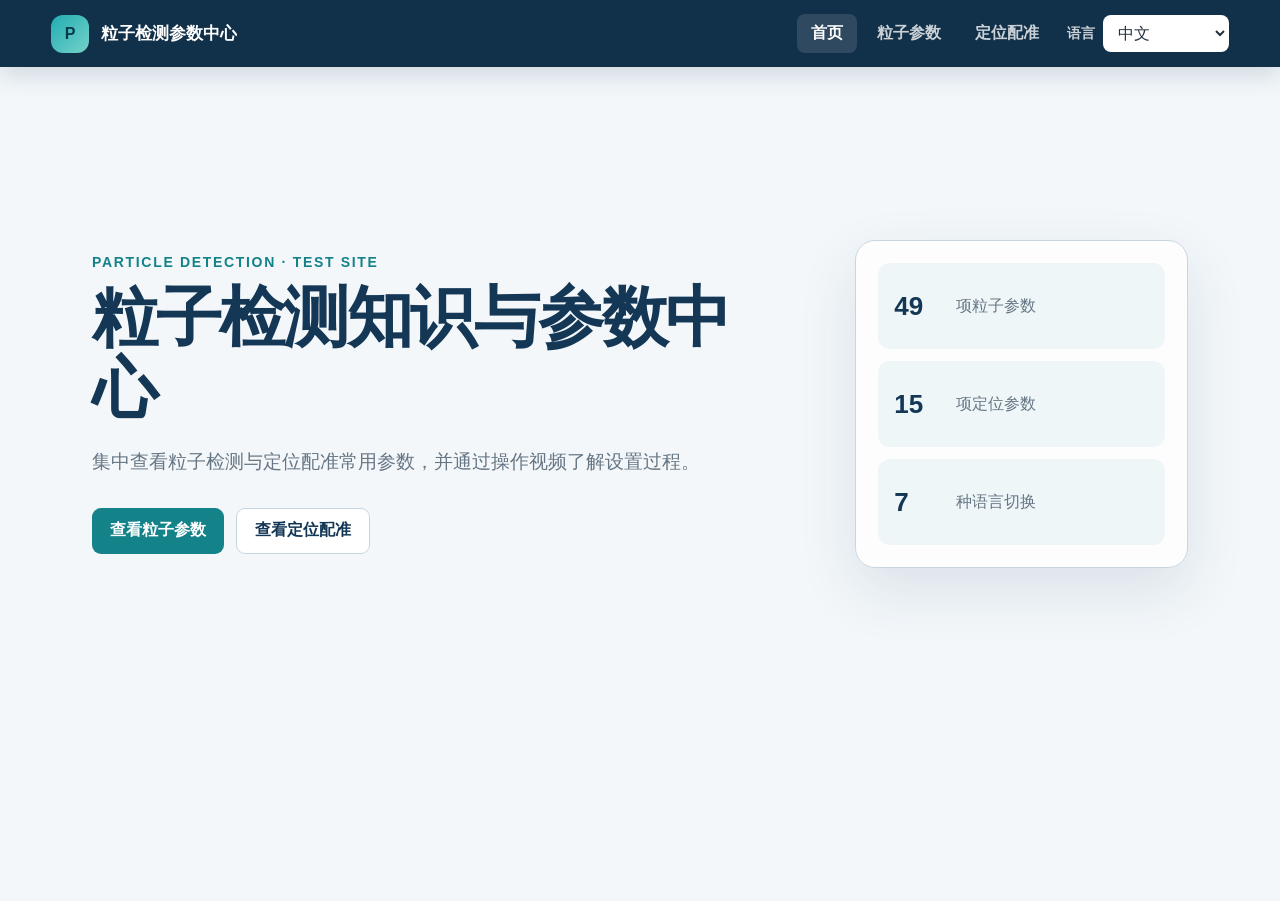
==== test/index.html @ d230c95c "Change greeting from 'Hello' to 'Goodbye'" ====
<!doctype html>
<html lang="zh-CN">
<head>
  <meta charset="utf-8">
  <meta name="viewport" content="width=device-width, initial-scale=1">
  <title>粒子检测知识与参数中心（测试版）</title>
  <style>
    :root {
      color-scheme: light;
      --navy: #143756;
      --teal: #138289;
      --page: #f3f7fa;
      --surface: #ffffff;
      --text: #23303d;
      --muted: #667684;
      --border: #c7d7e1;
      --alternate: #eef6f8;
      font-family: "Segoe UI", "Microsoft YaHei UI", Arial, sans-serif;
    }

    * { box-sizing: border-box; }

    body {
      margin: 0;
      background: var(--page);
      color: var(--text);
    }

    button,
    a,
    select { -webkit-tap-highlight-color: transparent; }

    .site-header {
      position: sticky;
      top: 0;
      z-index: 20;
      display: flex;
      align-items: center;
      justify-content: space-between;
      gap: 24px;
      padding: 14px clamp(18px, 4vw, 56px);
      background: rgba(10, 42, 68, 0.97);
      color: #fff;
      box-shadow: 0 8px 24px rgba(20, 55, 86, 0.16);
      backdrop-filter: blur(12px);
    }

    .brand {
      display: flex;
      align-items: center;
      gap: 12px;
      min-width: 0;
      color: #fff;
      text-decoration: none;
    }

    .brand-mark {
      display: grid;
      width: 38px;
      height: 38px;
      flex: 0 0 auto;
      place-items: center;
      border-radius: 12px;
      background: linear-gradient(135deg, #21adb1, #76d3ca);
      color: #083a4c;
      font-weight: 800;
    }

    .brand-name {
      overflow: hidden;
      font-size: 17px;
      font-weight: 700;
      text-overflow: ellipsis;
      white-space: nowrap;
    }

    .site-nav {
      display: flex;
      align-items: center;
      gap: 6px;
    }

    .site-actions {
      display: flex;
      align-items: center;
      gap: 14px;
    }

    .site-language-control {
      display: flex;
      align-items: center;
      gap: 8px;
    }

    .site-language-control label {
      color: rgba(255, 255, 255, 0.78);
      font-size: 14px;
      font-weight: 600;
      white-space: nowrap;
    }

    .site-language-control select {
      min-width: 126px;
      padding: 8px 10px;
      border: 1px solid rgba(255, 255, 255, 0.42);
      border-radius: 8px;
      background: #fff;
      color: var(--text);
      font: inherit;
      cursor: pointer;
    }

    .site-nav a {
      padding: 9px 14px;
      border-radius: 8px;
      color: rgba(255, 255, 255, 0.78);
      font-weight: 600;
      text-decoration: none;
      white-space: nowrap;
    }

    .site-nav a:hover,
    .site-nav a[aria-current="page"] {
      background: rgba(255, 255, 255, 0.13);
      color: #fff;
    }

    .site-main { min-height: calc(100vh - 66px); }
    .view[hidden] { display: none; }

    .home-view,
    .media-view {
      max-width: 1180px;
      margin: 0 auto;
      padding: clamp(32px, 7vw, 86px) clamp(18px, 4vw, 42px);
    }

    .hero {
      display: grid;
      grid-template-columns: minmax(0, 1.35fr) minmax(280px, 0.65fr);
      align-items: center;
      gap: clamp(28px, 6vw, 72px);
      min-height: 430px;
    }

    .eyebrow {
      margin: 0 0 12px;
      color: var(--teal);
      font-size: 14px;
      font-weight: 800;
      letter-spacing: 0.12em;
    }

    .hero h1,
    .media-view h1 {
      margin: 0;
      color: var(--navy);
      font-size: clamp(34px, 6vw, 66px);
      line-height: 1.08;
      letter-spacing: -0.035em;
    }

    .hero-copy,
    .section-copy {
      max-width: 720px;
      margin: 20px 0 0;
      color: var(--muted);
      font-size: clamp(16px, 2vw, 19px);
      line-height: 1.75;
    }

    .hero-actions {
      display: flex;
      flex-wrap: wrap;
      gap: 12px;
      margin-top: 30px;
    }

    .primary-button,
    .secondary-button {
      display: inline-flex;
      align-items: center;
      justify-content: center;
      min-height: 46px;
      padding: 10px 18px;
      border-radius: 9px;
      font-weight: 700;
      text-decoration: none;
    }

    .primary-button { background: var(--teal); color: #fff; }
    .secondary-button { border: 1px solid var(--border); background: #fff; color: var(--navy); }

    .hero-panel {
      display: grid;
      grid-auto-rows: 1fr;
      gap: 12px;
      padding: 22px;
      border: 1px solid var(--border);
      border-radius: 20px;
      background: rgba(255, 255, 255, 0.82);
      box-shadow: 0 22px 60px rgba(20, 55, 86, 0.11);
    }

    .stat-card {
      display: grid;
      grid-template-columns: 44px minmax(0, 1fr);
      align-items: center;
      gap: 18px;
      min-height: 86px;
      padding: 16px;
      border-radius: 12px;
      background: var(--alternate);
    }

    .stat-card strong {
      color: var(--navy);
      font-size: 26px;
      line-height: 1;
      text-align: left;
    }

    .stat-card span {
      min-width: 0;
      color: var(--muted);
      line-height: 1.35;
      overflow-wrap: break-word;
      text-align: left;
    }

    .parameter-main { padding: clamp(16px, 3vw, 36px); }

    .registration-layout {
      display: grid;
      gap: 20px;
      margin-top: 34px;
    }

    .media-card {
      padding: 22px;
      border: 1px solid var(--border);
      border-radius: 16px;
      background: var(--surface);
      box-shadow: 0 10px 32px rgba(20, 55, 86, 0.06);
    }

    .media-card h2 { margin: 0 0 8px; color: var(--navy); }
    .media-card p { margin: 0; color: var(--muted); line-height: 1.65; }

    .registration-table {
      margin-top: 18px;
      overflow: hidden;
      border: 1px solid var(--border);
      border-radius: 12px;
    }

    .registration-row {
      display: grid;
      grid-template-columns: minmax(160px, 0.8fr) minmax(180px, 0.9fr) minmax(0, 2.3fr);
    }

    .registration-row > div {
      padding: 13px 15px;
      border-right: 1px solid var(--border);
    }

    .registration-row > div:last-child { border-right: 0; }

    .registration-row.header {
      background: var(--teal);
      color: #fff;
      font-weight: 700;
    }

    .registration-row.data { background: var(--alternate); }
    .registration-row.data strong { color: var(--navy); }

    .registration-note {
      margin-top: 14px !important;
      padding: 12px 14px;
      border-left: 4px solid var(--teal);
      border-radius: 6px;
      background: var(--alternate);
    }

    .registration-heading {
      display: flex;
      align-items: flex-end;
      justify-content: space-between;
      gap: 20px;
    }

    .registration-heading .print-button {
      flex: 0 0 auto;
      border-color: var(--border);
    }

    .registration-parameter-table {
      margin-top: 18px;
      box-shadow: none;
    }

    .registration-module-table {
      margin: 18px 0 28px;
      box-shadow: none;
    }

    .registration-module-table td:first-child { width: 32%; }
    .registration-module-table td:nth-child(2) {
      color: var(--text);
      white-space: normal;
    }

    .registration-parameter-table td:first-child code {
      display: block;
      margin-top: 3px;
      color: var(--teal);
      font-size: 0.88em;
      font-weight: 600;
    }

    .demo-video {
      display: block;
      width: 100%;
      margin-top: 18px;
      border-radius: 12px;
      background: #071725;
      box-shadow: 0 12px 28px rgba(20, 55, 86, 0.16);
      aspect-ratio: 16 / 9;
    }

    .video-caption {
      margin-top: 12px !important;
      font-size: 14px;
    }

    .app-header {
      display: flex;
      align-items: center;
      justify-content: space-between;
      gap: 24px;
      padding: 22px clamp(18px, 4vw, 56px);
      background: var(--navy);
      color: #fff;
    }

    .app-header h1 {
      margin: 0;
      font-size: clamp(22px, 3vw, 36px);
      font-weight: 600;
    }

    .language-control {
      display: flex;
      align-items: center;
      gap: 12px;
      flex: 0 0 auto;
    }

    .language-control label {
      font-weight: 600;
      white-space: nowrap;
    }

    .language-control select,
    .print-button {
      padding: 10px 12px;
      border: 1px solid rgba(255, 255, 255, 0.58);
      border-radius: 8px;
      background: #fff;
      color: var(--text);
      font: inherit;
    }

    .language-control select {
      min-width: 170px;
      cursor: pointer;
    }

    .print-button {
      cursor: pointer;
      font-weight: 600;
    }

    main {
      padding: clamp(16px, 3vw, 36px);
    }

    .table-shell {
      max-width: 1900px;
      margin: 0 auto;
      background: var(--surface);
      border: 1px solid var(--border);
      border-radius: 12px;
      overflow: hidden;
      box-shadow: 0 10px 32px rgba(20, 55, 86, 0.08);
    }

    .table-meta {
      padding: 12px 18px;
      color: var(--muted);
      border-bottom: 1px solid var(--border);
    }

    .table-meta strong {
      color: var(--text);
      font-weight: 600;
    }

    table {
      width: 100%;
      border-collapse: collapse;
      table-layout: auto;
    }

    thead {
      background: var(--teal);
      color: #fff;
    }

    th,
    td {
      padding: 10px 14px;
      border-right: 1px solid var(--border);
      border-bottom: 1px solid var(--border);
      text-align: left;
      vertical-align: top;
    }

    th {
      font-weight: 600;
      white-space: nowrap;
    }

    td:first-child {
      min-width: 230px;
      font-weight: 600;
    }

    td:nth-child(2) {
      min-width: 160px;
      color: var(--muted);
      white-space: nowrap;
    }

    tbody tr:nth-child(even) { background: var(--alternate); }
    tr:last-child td { border-bottom: 0; }
    th:last-child, td:last-child { border-right: 0; }

    @media (max-width: 760px) {
      .site-header {
        position: static;
        align-items: stretch;
        flex-direction: column;
        gap: 12px;
      }

      .site-nav {
        display: grid;
        grid-template-columns: repeat(3, 1fr);
      }

      .site-actions {
        align-items: stretch;
        flex-direction: column;
        gap: 10px;
      }

      .site-language-control {
        justify-content: space-between;
      }

      .site-language-control select { flex: 1; }

      .site-nav a {
        padding: 10px 6px;
        text-align: center;
      }

      .hero {
        grid-template-columns: 1fr;
        min-height: 0;
      }

      .hero-panel { padding: 16px; }
      .registration-heading {
        align-items: stretch;
        flex-direction: column;
      }
      .registration-heading .print-button { width: 100%; }
      .registration-row { grid-template-columns: 1fr; }
      .registration-row.header { display: none; }
      .registration-row > div { border-right: 0; border-bottom: 1px solid var(--border); }
      .registration-row > div:last-child { border-bottom: 0; }
      .registration-row.data > div::before {
        display: block;
        margin-bottom: 4px;
        color: var(--muted);
        content: attr(data-label);
        font-size: 13px;
      }

      .app-header {
        align-items: stretch;
        flex-direction: column;
      }

      .language-control {
        align-items: stretch;
        flex-direction: column;
      }

      .language-control select,
      .print-button { width: 100%; }

      .table-shell {
        border: 0;
        border-radius: 0;
        box-shadow: none;
        background: transparent;
      }

      .table-meta {
        background: var(--surface);
        border: 1px solid var(--border);
      }

      thead { display: none; }

      table,
      tbody,
      tr,
      td { display: block; width: 100%; }

      tbody {
        display: grid;
        gap: 12px;
        padding-top: 12px;
      }

      tbody tr {
        background: var(--surface);
        border: 1px solid var(--border);
        border-radius: 10px;
        overflow: hidden;
      }

      tbody tr:nth-child(even) { background: var(--surface); }

      td,
      td:first-child,
      td:nth-child(2) {
        min-width: 0;
        padding: 10px 12px;
        border-right: 0;
        white-space: normal;
      }

      td::before {
        display: block;
        margin-bottom: 4px;
        color: var(--muted);
        content: attr(data-label);
        font-weight: 400;
      }
    }

    @media print {
      @page { size: A4 landscape; margin: 8mm; }
      body { background: #fff; }
      .site-header,
      #home,
      #media { display: none !important; }
      #parameters { display: block !important; }
      .app-header { padding: 0 0 14px; background: #fff; color: #000; }
      .language-control { display: none; }
      .parameter-main { padding: 0; }
      .table-shell { max-width: none; border-radius: 0; box-shadow: none; }
      .table-meta { padding: 8px 10px; }
      table { display: table; width: 100%; table-layout: fixed; }
      thead { display: table-header-group; }
      tbody { display: table-row-group; padding: 0; }
      tr,
      tbody tr,
      tbody tr:nth-child(even) {
        display: table-row;
        width: auto;
        border: 0;
        border-radius: 0;
        background: transparent;
        break-inside: avoid;
        page-break-inside: avoid;
      }
      th,
      td,
      td:first-child,
      td:nth-child(2) {
        display: table-cell;
        width: auto;
        min-width: 0;
        padding: 4px 6px;
        border-right: 1px solid var(--border);
        border-bottom: 1px solid var(--border);
        font-size: 8pt;
        white-space: normal;
      }
      th:nth-child(1), td:nth-child(1) { width: 22%; }
      th:nth-child(2), td:nth-child(2) { width: 14%; }
      th:nth-child(3), td:nth-child(3) { width: 64%; }
      td::before { display: none; content: none; }

      body.print-registration #parameters { display: none !important; }
      body.print-registration #media {
        display: block !important;
        max-width: none;
        padding: 0;
      }
      body.print-registration #media > .eyebrow,
      body.print-registration #media > .section-copy,
      body.print-registration #registration-print-button,
      body.print-registration .video-card { display: none !important; }
      body.print-registration #media h1 {
        margin-bottom: 12px;
        color: #000;
        font-size: 22pt;
      }
      body.print-registration .registration-layout { margin-top: 0; }
      body.print-registration .media-card {
        padding: 0;
        border: 0;
        box-shadow: none;
      }
      body.print-registration .media-card > p { margin-bottom: 10px; }
      body.print-registration .registration-parameter-table { margin-top: 8px; }
      body.print-registration .registration-module-table th:first-child,
      body.print-registration .registration-module-table td:first-child { width: 32%; }
      body.print-registration .registration-module-table th:nth-child(2),
      body.print-registration .registration-module-table td:nth-child(2) { width: 68%; }
    }
  </style>
</head>
<body>
  <header class="site-header">
    <a class="brand" href="#home" data-view-link="home" aria-label="返回首页">
      <span class="brand-mark" aria-hidden="true">P</span>
      <span id="brand-name" class="brand-name">粒子检测参数中心</span>
    </a>
    <div class="site-actions">
      <nav class="site-nav" aria-label="主导航">
        <a id="nav-home" href="#home" data-view-link="home">首页</a>
        <a id="nav-parameters" href="#parameters" data-view-link="parameters">粒子参数</a>
        <a id="nav-media" href="#media" data-view-link="media">定位配准</a>
      </nav>
      <div class="site-language-control">
        <label id="language-label" for="language-select">语言</label>
        <select id="language-select" aria-label="选择语言">
          <option value="zh">中文</option>
          <option value="en">English</option>
          <option value="fr">Français</option>
          <option value="ru">Русский</option>
          <option value="tr">Türkçe</option>
          <option value="it">Italiano</option>
          <option value="es">Español</option>
        </select>
      </div>
    </div>
  </header>

  <main class="site-main">
    <section id="home" class="view home-view" data-view="home">
      <div class="hero">
        <div>
          <p class="eyebrow">PARTICLE DETECTION · TEST SITE</p>
          <h1 id="home-title">粒子检测知识与参数中心</h1>
          <p id="home-copy" class="hero-copy">集中查看粒子检测与定位配准常用参数，并通过操作视频了解设置过程。</p>
          <div class="hero-actions">
            <a id="home-particle-button" class="primary-button" href="#parameters" data-view-link="parameters">查看粒子参数</a>
            <a id="home-location-button" class="secondary-button" href="#media" data-view-link="media">查看定位配准</a>
          </div>
        </div>
        <aside class="hero-panel" aria-label="网站内容概览">
          <div class="stat-card"><strong>49</strong><span id="stat-particle">项粒子参数</span></div>
          <div class="stat-card"><strong>15</strong><span id="stat-location">项定位参数</span></div>
          <div class="stat-card"><strong>7</strong><span id="stat-language">种语言切换</span></div>
        </aside>
      </div>
    </section>

    <section id="parameters" class="view" data-view="parameters" hidden>
      <header class="app-header">
        <h1 id="page-title">粒子检测常用参数说明</h1>
        <div class="language-control">
          <button id="print-button" class="print-button" type="button">打印 / 保存为 PDF</button>
        </div>
      </header>

      <div class="parameter-main">
        <section class="table-shell" aria-labelledby="current-language">
          <div class="table-meta"><strong id="current-language">中文</strong> · <span id="parameter-count">49 项参数</span></div>
          <table>
            <thead>
              <tr>
                <th id="header-name" scope="col">参数名称</th>
                <th id="header-range" scope="col">参数范围</th>
                <th id="header-function" scope="col">具体作用</th>
              </tr>
            </thead>
            <tbody id="parameter-rows"></tbody>
          </table>
        </section>
      </div>
    </section>

    <section id="media" class="view media-view" data-view="media" hidden>
      <p class="eyebrow">POSITIONING &amp; REGISTRATION</p>
      <div class="registration-heading">
      <h1 id="registration-title">定位配准常用参数说明</h1>
        <button id="registration-print-button" class="print-button" type="button">打印 / 保存为 PDF</button>
      </div>
      <p id="registration-copy" class="section-copy">本页集中说明定位配准常用参数，并配合操作视频展示设置过程。</p>
      <div class="registration-layout">
        <article class="media-card">
          <h2 id="registration-modules-title">定位/配准模块</h2>
          <p id="registration-modules-intro">定位组通过不同模块分别查找瓶底、液面和瓶体左右边缘，并提供对应的配准基准。</p>
          <div class="table-shell registration-module-table">
            <div class="table-meta"><strong id="registration-modules-language">中文</strong> · <span id="registration-modules-count">7 项功能模块</span></div>
            <table>
              <thead><tr><th id="registration-module-header-name" scope="col">模块名称</th><th id="registration-module-header-function" scope="col">具体作用</th></tr></thead>
              <tbody id="registration-module-rows"></tbody>
            </table>
          </div>
          <h2 id="registration-table-title">定位配准参数说明</h2>
          <p id="registration-intro">根据离线程序定位配准界面及 XML 字段整理。</p>
          <div class="table-shell registration-parameter-table">
            <div class="table-meta"><strong id="registration-current-language">中文</strong> · <span id="registration-count">15 项参数</span></div>
            <table>
              <thead><tr><th id="registration-header-name" scope="col">参数名称</th><th id="registration-header-range" scope="col">参数范围</th><th id="registration-header-function" scope="col">具体作用</th></tr></thead>
              <tbody id="registration-rows"></tbody>
            </table>
          </div>
          <p id="registration-note" class="registration-note">参数值为 -1 时通常表示关闭或不启用对应限制；调整前建议先保存原始 XML。</p>
        </article>
        <article class="media-card video-card">
          <h2 id="video-title">定位配准操作视频</h2>
          <p id="video-copy">点击播放可查看定位配准的实际操作过程，手机端支持全屏播放。</p>
          <video class="demo-video" controls preload="metadata" playsinline>
            <source src="media/particle-detection-demo.mp4" type="video/mp4">
            当前浏览器不支持视频播放，请使用最新版浏览器打开。
          </video>
          <p id="video-caption" class="video-caption">屏幕录制 · MP4 视频</p>
        </article>
      </div>
    </section>
  </main>

  <script src="registration-parameters.js"></script>
  <script>
    const versions = {"zh":{"htmlLang":"zh-CN","name":"中文","title":"粒子检测常用参数说明","label":"语言 / Language","headers":["参数名称","参数范围","具体作用"],"count":"49 项参数","print":"打印 / 保存为 PDF","rows":[["噪声范围x","3–9整数","横向噪声匹配窗口。值越大，允许匹配的空间范围越大，屏蔽更强，但可能屏蔽慢速缺陷"],["噪声范围y","3–9整数","纵向噪声匹配窗口。值越大，允许匹配的空间范围越大，屏蔽更强，但可能屏蔽慢速缺陷"],["噪声抑制","0–2小数","值越大，屏蔽能力越强"],["噪点亮度","正整数","固定位置异常点的亮度变化门槛。值越大，只有更明显的亮度变化才参与噪点判断"],["噪点频度","正整数","固定位置异常需要出现的帧数。值越大，越不容易被认定为固定噪点，屏蔽能力变弱，真实缺陷检出概率提高"],["噪点过滤","小数","对满足亮度和频度条件的固定噪点施加过滤强度；值越大，屏蔽能力越强"],["cnt_shift","正整数","异物移动特别缓慢、常规检测不易检出时使用"],["区域|绿线","整数（像素）","将检测区域划分为上区和下区，配合后续参数在两个区域使用不同检测精度"],["上区差值","正整数","依据背景与粒子的明暗差别；值越小，上区域检测能力越强"],["上区点数x","正整数","依据粒子的像素点大小；值越小，上区域横向检测能力越强"],["上区点数y","正整数","依据粒子的像素点大小；值越小，上区域纵向检测能力越强"],["下区差值","正整数","依据背景与粒子的明暗差别；值越小，下区域检测能力越强"],["下区点数x","正整数","依据粒子的像素点大小；值越小，下区域横向检测能力越强"],["下区点数y","正整数","依据粒子的像素点大小；值越小，下区域纵向检测能力越强"],["屏蔽框/反光掩膜编号","正整数","根据左右位置添加动态屏蔽框，x、y 以瓶底左右为基准"],["屏蔽区前景亮度减值","-1关闭","用于检测屏蔽框内移动异物；值越大，检测能力越弱"],["屏蔽区前景范围收缩X","正整数","限制屏蔽框内异物的横向移动范围；值越大，检测能力越弱"],["屏蔽区前景范围收缩Y","正整数","限制屏蔽框内异物的纵向移动范围；值越大，检测能力越弱"],["背景过滤使能","0关闭／1开启","在检出液面附近粒子的同时屏蔽液面误检，但对液面稳定程度要求较高"],["背景白线-参考起始","正整数","白线到瓶底的距离"],["背景紫线-参考结束","正整数","紫线到白线的距离；白线与紫线之间用于建立参考背景"],["背景黄线-屏蔽线","正整数","检测区域上边界到黄线的距离；该区域执行背景屏蔽"],["背景阈值1\u00262","整数","目标灰度与参考背景灰度的差值绝对值超过阈值时，进入屏蔽考虑范围"],["skerB_x / skerB_y","正整数","影响背景屏蔽实际范围。值越大屏蔽越多；过小可能屏蔽液面不全，过大可能使液面失去检测能力"],["shrk_tlx","正整数","检测区域上边界向下收缩，缩小液面到瓶底的空间"],["shrk_brx","正整数","检测区域下边界向上收缩，缩小瓶底到液面的空间"],["shrk_tly","正整数","检测区域右边界向左收缩，缩小瓶子右侧到左侧的空间"],["shrk_bry","正整数","检测区域左边界向右收缩，缩小瓶子左侧到右侧的空间"],["sx_len_min","正整数","上下方向最小检测区域限定"],["sy_len_min","正整数","左右方向最小检测区域限定"],["seq_begin","正整数","以采集图片数为基准，从前往后第 x 张序列开始检测"],["seq_rbegin","正整数","以采集图片数为基准，从后往前第 x 张序列开始排除检测"],["enforce","正整数","序列成像较暗时，可增强亮度进行检测"],["fg_neg1_pos2","1–3整数","1 检测浅色移动轨迹；2 检测深色移动轨迹；3 深色、浅色移动轨迹都检测"],["二次过滤使能","0关闭／1开启","用于屏蔽药液内气泡等干扰，对检出框进行面积、紧凑度、周长、长边和点数判定"],["过滤面积上下限","正整数","检出框内像素面积低于下限或高于上限时过滤"],["过滤紧凑度上下限","小数","以紧凑度为判定标准：检测点状缺陷时范围收窄；检测条状缺陷时范围放宽"],["过滤周长上下限","正整数","以周长为判定标准：点状缺陷面积小、周长也小；条状缺陷面积不一定大，但周长可能很长"],["过滤显示使能","0关闭／1开启","使被过滤的干扰呈现蓝色"],["过滤框长边","正整数","对条状缺陷影响较大；值越大，过滤能力越强"],["过滤框点数","正整数","检出框内像素点数量门槛；值越大，过滤能力越强"],["hl_bin","正整数","液面区域进入轮廓分析的候选像素值。调大可减少液面误检，但弱缺陷更易漏检；调小更灵敏，但噪声增加"],["hl_contour_smooth","不小于3的奇数","对液面轮廓做平滑处理。值越大平滑越强，但可能使正常弯曲或转角产生较大的轮廓偏差"],["hl_contour_dist","正整数","液面轮廓点相对于平滑轮廓的距离门槛。调大只保留突出变形，误检减少但弱缺陷易漏；调小门槛降低，误检增加"],["hl_level_frms","正整数","多帧确认门槛。有效检出帧数达到该值才满足判定；值越大越严格，误检减少但漏检增加"],["hl_level_single_frm","正整数","单帧检出框的非零点数量门槛。一帧内检出点数达到该值才满足判定；值越大越严格"],["mask_one_by_one","0关闭／1开启","控制多个 mask 是否逐个处理；开启后分别处理各 mask 区域，配合 DL 检测模块使用"],["mask_dilate_width","正整数","mask 区域膨胀核的总宽度；值越大，横向覆盖范围越大"],["mask_dilate_height","正整数","mask 区域膨胀核的总高度；值越大，纵向覆盖范围越大"]]},"en":{"htmlLang":"en","name":"English","title":"Common Particle Detection Parameters","label":"Language","headers":["Parameter","Range","Function"],"count":"49 parameters","print":"Print / Save as PDF","rows":[["noise Spatio X","Integer 3–9","Horizontal noise-matching window; larger values allow matching over a wider area and provide stronger masking, but may also mask slowly moving defects"],["noise Spatio Y","Integer 3–9","Vertical noise-matching window; larger values allow matching over a wider area and provide stronger masking, but may also mask slowly moving defects"],["noise suppression","Decimal 0–2","Larger values provide stronger masking"],["hn_val","Positive integer","Brightness-change threshold for anomalies at fixed positions; larger values include only more pronounced changes in noise-point evaluation"],["hn_cnt","Positive integer","Required frame count for a fixed-position anomaly; larger values make fixed-noise classification harder, weaken masking, and improve real-defect detection"],["hn_enb","Decimal","Filtering strength applied to fixed noise points that meet the brightness and frequency conditions; larger values provide stronger masking"],["cnt_shift","Positive integer","Used when very slowly moving foreign particles are difficult to detect with normal settings"],["Region Border Green","Integer (pixels)","Divides the detection area into upper and lower zones so that different detection sensitivities can be applied"],["upper region thres","Positive integer","Brightness-difference threshold between the background and particle; smaller values increase upper-zone sensitivity"],["ker_ag_cnt_up_width","Positive integer","Based on particle size in pixels; smaller values increase horizontal sensitivity in the upper zone"],["ker_ag_cnt_up_height","Positive integer","Based on particle size in pixels; smaller values increase vertical sensitivity in the upper zone"],["underlying region thres","Positive integer","Brightness-difference threshold between the background and particle; smaller values increase lower-zone sensitivity"],["ker_ag_cnt_dwn_width","Positive integer","Based on particle size in pixels; smaller values increase horizontal sensitivity in the lower zone"],["ker_ag_cnt_dwn_height","Positive integer","Based on particle size in pixels; smaller values increase vertical sensitivity in the lower zone"],["mask Left / mask Right parameters","Positive integer","Width, height, X, and Y parameters for dynamic left/right masking boxes, referenced to the bottle-bottom sides"],["Foreground brightness reduction in masked area","-1 = Off","Used to detect moving foreign particles inside the masking box; larger values reduce detection sensitivity"],["Masked foreground range shrink X","Positive integer","Restricts the horizontal motion range inside the masking box; larger values reduce detection sensitivity"],["Masked foreground range shrink Y","Positive integer","Restricts the vertical motion range inside the masking box; larger values reduce detection sensitivity"],["background filter enable","0 = Off / 1 = On","Suppresses false detections near the liquid surface while retaining nearby particles, but requires a stable liquid surface"],["BG ref start white","Positive integer","Distance from the white line to the bottle bottom"],["BG ref end purple","Positive integer","Distance from the purple line to the white line; the area between them is used to build the reference background"],["BG mask yellow","Positive integer","Distance from the top of the detection area to the yellow line; this area is background-masked"],["BG threshold 1 / BG threshold 2","Integer","A region is considered for masking when the absolute gray-value difference from the reference background exceeds the threshold"],["skerB_x / skerB_y","Positive integer","Controls the actual background-masking range; too small may leave the liquid surface incompletely masked, while too large may disable surface detection"],["shrk_tlx","Positive integer","Moves the top boundary downward, reducing the space between the liquid surface and bottle bottom"],["shrk_brx","Positive integer","Moves the bottom boundary upward, reducing the space between the bottle bottom and liquid surface"],["shrk_tly","Positive integer","Moves the right boundary leftward, reducing the detection width from right to left"],["shrk_bry","Positive integer","Moves the left boundary rightward, reducing the detection width from left to right"],["sx_len_min","Positive integer","Minimum detection-area limit in the vertical direction"],["sy_len_min","Positive integer","Minimum detection-area limit in the horizontal direction"],["seq_begin","Positive integer","Starts detection at frame X when counting forward through the acquired image sequence"],["seq_rbegin","Positive integer","Excludes detection from frame X when counting backward through the acquired image sequence"],["enforce","Positive integer","Enhances brightness for detection when the image sequence is too dark"],["fg_neg1_pos2","Integer 1–3","1 detects light tracks; 2 detects dark tracks; 3 detects both light and dark tracks"],["Secondary filtering enable","0 = Off / 1 = On","Suppresses bubbles and similar liquid interference by evaluating area, compactness, perimeter, long side, and point count"],["Filter area limits","Positive integer","Filters a detection box when its pixel area is below the lower limit or above the upper limit"],["Filter compactness limits","Decimal","Uses compactness as the criterion; narrow the range for point defects and widen it for elongated defects"],["Filter perimeter limits","Positive integer","Uses perimeter as the criterion; point defects usually have a small area and perimeter, while elongated defects may have a long perimeter"],["Filter display enable","0 = Off / 1 = On","Displays filtered interference in blue"],["Filter-box long side","Positive integer","Strongly affects elongated defects; larger values increase filtering strength"],["Filter-box point count","Positive integer","Pixel-count threshold inside the detection box; larger values increase filtering strength"],["hl_bin","Positive integer","Candidate pixel value for liquid-surface contour analysis; increasing it reduces false detections but may miss weak defects, while decreasing it raises noise"],["hl_contour_smooth","Odd integer ≥ 3","Smooths the liquid-surface contour; larger values increase smoothing but may create larger deviations at normal curves or corners"],["hl_contour_dist","Positive integer","Distance threshold from the liquid-surface contour to the smoothed contour; larger values keep only pronounced deformation, reducing false alarms but missing weak defects"],["hl_level_frms","Positive integer","Multi-frame confirmation threshold; more valid detection frames are required as the value increases, reducing false alarms but increasing misses"],["hl_level_single_frm","Positive integer","Nonzero-point threshold in a single-frame detection box; the box passes when its point count reaches the value, so larger values are stricter"],["mask_one_by_one","0 = Off / 1 = On","Controls whether multiple masks are processed individually; when enabled, each mask area is processed separately with the DL detection module"],["mask_dilate_width","Positive integer","Total width of the mask dilation kernel; larger values increase horizontal coverage"],["mask_dilate_height","Positive integer","Total height of the mask dilation kernel; larger values increase vertical coverage"]]},"fr":{"htmlLang":"fr","name":"Français","title":"Paramètres courants de détection de particules","label":"Langue","headers":["Paramètre","Plage","Fonction"],"count":"49 paramètres","print":"Imprimer / Enregistrer en PDF","rows":[["Plage de bruit X","Entier de 3 à 9","Fenêtre horizontale d’appariement du bruit ; une valeur élevée élargit la zone d’appariement et renforce le masquage, mais peut masquer les défauts lents"],["Plage de bruit Y","Entier de 3 à 9","Fenêtre verticale d’appariement du bruit ; une valeur élevée élargit la zone d’appariement et renforce le masquage, mais peut masquer les défauts lents"],["Suppression du bruit","Décimal de 0 à 2","Une valeur élevée renforce le masquage"],["Luminosité des points parasites","Entier positif","Seuil de variation lumineuse des anomalies fixes ; une valeur élevée ne retient que les variations plus marquées pour l’analyse"],["Fréquence des points parasites","Entier positif","Nombre d’images requis pour une anomalie fixe ; une valeur élevée rend son classement comme bruit fixe plus difficile et favorise la détection des défauts réels"],["Filtrage des points parasites","Décimal","Intensité du filtrage appliqué aux points fixes satisfaisant les critères de luminosité et de fréquence ; une valeur élevée renforce le masquage"],["cnt_shift","Entier positif","À utiliser lorsque des particules étrangères très lentes sont difficiles à détecter avec les réglages normaux"],["Limite verte des zones","Entier (pixels)","Divise la zone de détection en partie supérieure et inférieure afin d’appliquer des sensibilités différentes"],["Seuil de la zone supérieure","Entier positif","Fondé sur l’écart de luminosité entre le fond et la particule ; une valeur faible augmente la sensibilité de la zone supérieure"],["Nombre de points X zone supérieure","Entier positif","Fondé sur la taille de la particule en pixels ; une valeur faible augmente la sensibilité horizontale de la zone supérieure"],["Nombre de points Y zone supérieure","Entier positif","Fondé sur la taille de la particule en pixels ; une valeur faible augmente la sensibilité verticale de la zone supérieure"],["Seuil de la zone inférieure","Entier positif","Fondé sur l’écart de luminosité entre le fond et la particule ; une valeur faible augmente la sensibilité de la zone inférieure"],["Nombre de points X zone inférieure","Entier positif","Fondé sur la taille de la particule en pixels ; une valeur faible augmente la sensibilité horizontale de la zone inférieure"],["Nombre de points Y zone inférieure","Entier positif","Fondé sur la taille de la particule en pixels ; une valeur faible augmente la sensibilité verticale de la zone inférieure"],["Paramètres des cadres de masquage gauche/droit","Entier positif","Définit la largeur, la hauteur, X et Y des cadres de masquage dynamiques gauche/droit, référencés aux côtés du fond du flacon"],["Réduction de luminosité du premier plan masqué","-1 = désactivé","Sert à détecter les particules mobiles dans le cadre de masquage ; une valeur élevée réduit la sensibilité"],["Réduction de plage du premier plan masqué X","Entier positif","Limite le déplacement horizontal dans le cadre de masquage ; une valeur élevée réduit la sensibilité"],["Réduction de plage du premier plan masqué Y","Entier positif","Limite le déplacement vertical dans le cadre de masquage ; une valeur élevée réduit la sensibilité"],["Activation du filtrage de fond","0 = désactivé / 1 = activé","Réduit les fausses détections près de la surface du liquide tout en conservant les particules proches, mais exige une surface stable"],["Ligne blanche du fond – début de référence","Entier positif","Distance entre la ligne blanche et le fond du flacon"],["Ligne violette du fond – fin de référence","Entier positif","Distance entre la ligne violette et la ligne blanche ; la zone comprise entre elles sert à établir le fond de référence"],["Ligne jaune du fond – ligne de masquage","Entier positif","Distance entre le bord supérieur de la zone de détection et la ligne jaune ; cette zone est masquée par le fond"],["Seuils de fond 1 et 2","Entier","Une zone est envisagée pour le masquage lorsque l’écart absolu de niveau de gris avec le fond de référence dépasse le seuil"],["skerB_x / skerB_y","Entier positif","Règle la portée réelle du masquage de fond ; trop faible, la surface peut être mal masquée ; trop élevée, sa détection peut être supprimée"],["shrk_tlx","Entier positif","Déplace la limite supérieure vers le bas et réduit l’espace entre la surface du liquide et le fond du flacon"],["shrk_brx","Entier positif","Déplace la limite inférieure vers le haut et réduit l’espace entre le fond du flacon et la surface du liquide"],["shrk_tly","Entier positif","Déplace la limite droite vers la gauche et réduit la largeur de détection de droite à gauche"],["shrk_bry","Entier positif","Déplace la limite gauche vers la droite et réduit la largeur de détection de gauche à droite"],["sx_len_min","Entier positif","Limite minimale de la zone de détection dans le sens vertical"],["sy_len_min","Entier positif","Limite minimale de la zone de détection dans le sens horizontal"],["seq_begin","Entier positif","Démarre la détection à l’image X en comptant depuis le début de la séquence acquise"],["seq_rbegin","Entier positif","Exclut la détection à partir de l’image X en comptant depuis la fin de la séquence acquise"],["enforce","Entier positif","Renforce la luminosité pour la détection lorsque la séquence est trop sombre"],["fg_neg1_pos2","Entier de 1 à 3","1 détecte les traces claires ; 2 détecte les traces sombres ; 3 détecte les traces claires et sombres"],["Activation du filtrage secondaire","0 = désactivé / 1 = activé","Élimine les bulles et perturbations similaires en évaluant aire, compacité, périmètre, grand côté et nombre de points"],["Limites d’aire du filtre","Entier positif","Filtre un cadre détecté lorsque son aire en pixels est inférieure à la limite basse ou supérieure à la limite haute"],["Limites de compacité du filtre","Décimal","Utilise la compacité comme critère ; resserrer la plage pour les défauts ponctuels et l’élargir pour les défauts allongés"],["Limites de périmètre du filtre","Entier positif","Utilise le périmètre comme critère ; les défauts ponctuels ont généralement une petite aire et un petit périmètre, les défauts allongés un périmètre long"],["Affichage du filtrage","0 = désactivé / 1 = activé","Affiche en bleu les perturbations filtrées"],["Grand côté du cadre filtré","Entier positif","Influe fortement sur les défauts allongés ; une valeur élevée renforce le filtrage"],["Nombre de points du cadre filtré","Entier positif","Seuil du nombre de pixels dans le cadre détecté ; une valeur élevée renforce le filtrage"],["hl_bin","Entier positif","Valeur candidate pour l’analyse du contour de surface ; l’augmenter réduit les fausses détections mais peut manquer les défauts faibles, la réduire augmente le bruit"],["hl_contour_smooth","Entier impair ≥ 3","Lisse le contour de la surface du liquide ; une valeur élevée accentue le lissage mais peut créer des écarts aux courbes ou angles normaux"],["hl_contour_dist","Entier positif","Seuil de distance entre le contour de surface et le contour lissé ; une valeur élevée ne conserve que les déformations marquées, avec moins de faux positifs mais plus de défauts faibles manqués"],["hl_level_frms","Entier positif","Seuil de confirmation multi-image ; une valeur élevée exige davantage d’images valides, réduit les faux positifs mais augmente les défauts manqués"],["hl_level_single_frm","Entier positif","Seuil de points non nuls dans un cadre sur une image ; le cadre est validé quand le nombre atteint cette valeur, donc une valeur élevée est plus stricte"],["mask_one_by_one","0 = désactivé / 1 = activé","Détermine si plusieurs masques sont traités séparément ; si activé, chaque zone de masque est traitée avec le module de détection DL"],["mask_dilate_width","Entier positif","Largeur totale du noyau de dilatation du masque ; une valeur élevée augmente la couverture horizontale"],["mask_dilate_height","Entier positif","Hauteur totale du noyau de dilatation du masque ; une valeur élevée augmente la couverture verticale"]]},"ru":{"htmlLang":"ru","name":"Русский","title":"Основные параметры обнаружения частиц","label":"Язык","headers":["Параметр","Диапазон","Назначение"],"count":"49 параметров","print":"Печать / Сохранить как PDF","rows":[["Диапазон шума X","Целое число 3–9","Горизонтальное окно сопоставления шума; большее значение расширяет область сопоставления и усиливает маскирование, но может скрыть медленно движущиеся дефекты"],["Диапазон шума Y","Целое число 3–9","Вертикальное окно сопоставления шума; большее значение расширяет область сопоставления и усиливает маскирование, но может скрыть медленно движущиеся дефекты"],["Подавление шума","Десятичное число 0–2","Чем больше значение, тем сильнее маскирование"],["Яркость шумовых точек","Положительное целое","Порог изменения яркости аномалии в фиксированной позиции; при большем значении учитываются только более выраженные изменения"],["Частота шумовых точек","Положительное целое","Требуемое число кадров с аномалией в фиксированной позиции; большее значение затрудняет признание ее постоянным шумом и повышает вероятность обнаружения реального дефекта"],["Фильтрация шумовых точек","Десятичное число","Интенсивность фильтрации фиксированных точек, отвечающих условиям яркости и частоты; большее значение усиливает маскирование"],["cnt_shift","Положительное целое","Используется, когда очень медленно движущиеся посторонние частицы трудно обнаружить обычными настройками"],["Зелёная граница зон","Целое число (пиксели)","Делит область контроля на верхнюю и нижнюю зоны, позволяя задать для них разную чувствительность"],["Порог верхней зоны","Положительное целое","Учитывает разность яркости фона и частицы; меньшее значение повышает чувствительность верхней зоны"],["Число точек X верхней зоны","Положительное целое","Учитывает размер частицы в пикселях; меньшее значение повышает горизонтальную чувствительность верхней зоны"],["Число точек Y верхней зоны","Положительное целое","Учитывает размер частицы в пикселях; меньшее значение повышает вертикальную чувствительность верхней зоны"],["Порог нижней зоны","Положительное целое","Учитывает разность яркости фона и частицы; меньшее значение повышает чувствительность нижней зоны"],["Число точек X нижней зоны","Положительное целое","Учитывает размер частицы в пикселях; меньшее значение повышает горизонтальную чувствительность нижней зоны"],["Число точек Y нижней зоны","Положительное целое","Учитывает размер частицы в пикселях; меньшее значение повышает вертикальную чувствительность нижней зоны"],["Параметры левой/правой рамки маскирования","Положительное целое","Задаёт ширину, высоту, X и Y динамических левой и правой рамок маскирования относительно сторон дна флакона"],["Уменьшение яркости переднего плана в маске","-1 = выкл.","Применяется для обнаружения движущихся частиц внутри рамки маскирования; большее значение снижает чувствительность"],["Сжатие диапазона переднего плана X","Положительное целое","Ограничивает горизонтальное перемещение внутри рамки маскирования; большее значение снижает чувствительность"],["Сжатие диапазона переднего плана Y","Положительное целое","Ограничивает вертикальное перемещение внутри рамки маскирования; большее значение снижает чувствительность"],["Включение фильтрации фона","0 = выкл. / 1 = вкл.","Подавляет ложные срабатывания у поверхности жидкости, сохраняя обнаружение близких частиц, но требует стабильной поверхности"],["Белая линия фона — начало эталона","Положительное целое","Расстояние от белой линии до дна флакона"],["Фиолетовая линия фона — конец эталона","Положительное целое","Расстояние от фиолетовой линии до белой; область между ними используется для построения эталонного фона"],["Желтая линия фона — линия маскирования","Положительное целое","Расстояние от верхней границы области контроля до желтой линии; эта область маскируется по фону"],["Пороги фона 1 и 2","Целое число","Область рассматривается для маскирования, если модуль разности яркости с эталонным фоном превышает порог"],["skerB_x / skerB_y","Положительное целое","Задает фактическую область маскирования фона; слишком малое значение может не полностью скрыть поверхность, слишком большое — отключить ее контроль"],["shrk_tlx","Положительное целое","Сдвигает верхнюю границу вниз, уменьшая пространство между поверхностью жидкости и дном флакона"],["shrk_brx","Положительное целое","Сдвигает нижнюю границу вверх, уменьшая пространство между дном флакона и поверхностью жидкости"],["shrk_tly","Положительное целое","Сдвигает правую границу влево, уменьшая ширину области контроля справа налево"],["shrk_bry","Положительное целое","Сдвигает левую границу вправо, уменьшая ширину области контроля слева направо"],["sx_len_min","Положительное целое","Минимальный размер области контроля по вертикали"],["sy_len_min","Положительное целое","Минимальный размер области контроля по горизонтали"],["seq_begin","Положительное целое","Начинает контроль с кадра X при отсчете от начала полученной последовательности"],["seq_rbegin","Положительное целое","Исключает контроль начиная с кадра X при отсчете от конца полученной последовательности"],["enforce","Положительное целое","Повышает яркость для контроля, если последовательность изображений слишком темная"],["fg_neg1_pos2","Целое число 1–3","1 обнаруживает светлые следы; 2 — темные следы; 3 — светлые и темные следы"],["Включение вторичной фильтрации","0 = выкл. / 1 = вкл.","Подавляет пузырьки и подобные помехи в жидкости по площади, компактности, периметру, длинной стороне и числу точек"],["Пределы площади фильтра","Положительное целое","Отфильтровывает рамку, если ее площадь в пикселях ниже нижнего или выше верхнего предела"],["Пределы компактности фильтра","Десятичное число","Использует компактность как критерий; диапазон сужают для точечных дефектов и расширяют для вытянутых"],["Пределы периметра фильтра","Положительное целое","Использует периметр как критерий; у точечных дефектов обычно малы площадь и периметр, а у вытянутых периметр может быть большим"],["Отображение фильтрации","0 = выкл. / 1 = вкл.","Показывает отфильтрованные помехи синим цветом"],["Длинная сторона рамки фильтра","Положительное целое","Сильно влияет на вытянутые дефекты; большее значение усиливает фильтрацию"],["Число точек в рамке фильтра","Положительное целое","Порог числа пикселей внутри рамки обнаружения; большее значение усиливает фильтрацию"],["hl_bin","Положительное целое","Значение пикселя-кандидата для анализа контура поверхности; увеличение снижает ложные срабатывания, но может пропустить слабые дефекты, уменьшение повышает шум"],["hl_contour_smooth","Нечетное целое ≥ 3","Сглаживает контур поверхности жидкости; большее значение усиливает сглаживание, но может создать отклонения на нормальных изгибах и углах"],["hl_contour_dist","Положительное целое","Порог расстояния от контура поверхности до сглаженного контура; большее значение оставляет только выраженные деформации, снижая ложные срабатывания, но пропуская слабые дефекты"],["hl_level_frms","Положительное целое","Порог многокадрового подтверждения; большее значение требует больше кадров с обнаружением, снижает ложные срабатывания, но увеличивает пропуски"],["hl_level_single_frm","Положительное целое","Порог ненулевых точек в рамке одного кадра; рамка проходит проверку при достижении этого числа, поэтому большее значение строже"],["mask_one_by_one","0 = выкл. / 1 = вкл.","Определяет, обрабатываются ли несколько масок отдельно; при включении каждая область маски обрабатывается модулем DL отдельно"],["mask_dilate_width","Положительное целое","Полная ширина ядра расширения маски; большее значение увеличивает охват по горизонтали"],["mask_dilate_height","Положительное целое","Полная высота ядра расширения маски; большее значение увеличивает охват по вертикали"]]},"tr":{"htmlLang":"tr","name":"Türkçe","title":"Yaygın Parçacık Algılama Parametreleri","label":"Dil","headers":["Parametre","Aralık","İşlev"],"count":"49 parametre","print":"Yazdır / PDF olarak kaydet","rows":[["Gürültü aralığı X","3–9 arası tam sayı","Yatay gürültü eşleştirme penceresi; değer büyüdükçe eşleştirme alanı ve maskeleme artar, ancak yavaş hareket eden kusurlar da maskelenebilir"],["Gürültü aralığı Y","3–9 arası tam sayı","Dikey gürültü eşleştirme penceresi; değer büyüdükçe eşleştirme alanı ve maskeleme artar, ancak yavaş hareket eden kusurlar da maskelenebilir"],["Gürültü bastırma","0–2 arası ondalık","Değer büyüdükçe maskeleme gücü artar"],["Gürültü noktası parlaklığı","Pozitif tam sayı","Sabit konumdaki anormalliğin parlaklık değişim eşiği; değer büyüdükçe yalnızca daha belirgin değişimler değerlendirmeye alınır"],["Gürültü noktası sıklığı","Pozitif tam sayı","Sabit konumdaki anormalliğin görülmesi gereken kare sayısı; değer büyüdükçe sabit gürültü sayılması zorlaşır ve gerçek kusur algılama olasılığı artar"],["Gürültü noktası filtreleme","Ondalık sayı","Parlaklık ve sıklık koşullarını karşılayan sabit gürültü noktalarına uygulanan filtre gücü; değer büyüdükçe maskeleme artar"],["cnt_shift","Pozitif tam sayı","Çok yavaş hareket eden yabancı parçacıklar normal ayarlarla algılanamadığında kullanılır"],["Yeşil bölge sınırı","Tam sayı (piksel)","Algılama alanını üst ve alt bölgeye ayırarak iki bölgede farklı hassasiyetlerin kullanılmasını sağlar"],["Üst bölge eşiği","Pozitif tam sayı","Arka plan ile parçacık arasındaki parlaklık farkına dayanır; değer küçüldükçe üst bölge hassasiyeti artar"],["Üst bölge X nokta sayısı","Pozitif tam sayı","Parçacığın piksel boyutuna dayanır; değer küçüldükçe üst bölgede yatay hassasiyet artar"],["Üst bölge Y nokta sayısı","Pozitif tam sayı","Parçacığın piksel boyutuna dayanır; değer küçüldükçe üst bölgede dikey hassasiyet artar"],["Alt bölge eşiği","Pozitif tam sayı","Arka plan ile parçacık arasındaki parlaklık farkına dayanır; değer küçüldükçe alt bölge hassasiyeti artar"],["Alt bölge X nokta sayısı","Pozitif tam sayı","Parçacığın piksel boyutuna dayanır; değer küçüldükçe alt bölgede yatay hassasiyet artar"],["Alt bölge Y nokta sayısı","Pozitif tam sayı","Parçacığın piksel boyutuna dayanır; değer küçüldükçe alt bölgede dikey hassasiyet artar"],["Sol/sağ maskeleme kutusu parametreleri","Pozitif tam sayı","Şişe tabanının iki yanı referans alınarak dinamik sol/sağ maskeleme kutularının genişlik, yükseklik, X ve Y değerlerini tanımlar"],["Maskeli alanda ön plan parlaklık azaltma","-1 = Kapalı","Maskeleme kutusu içindeki hareketli yabancı parçacıkları algılar; değer büyüdükçe algılama hassasiyeti azalır"],["Maskeli ön plan aralığı daraltma X","Pozitif tam sayı","Maskeleme kutusu içindeki yatay hareket aralığını sınırlar; değer büyüdükçe algılama hassasiyeti azalır"],["Maskeli ön plan aralığı daraltma Y","Pozitif tam sayı","Maskeleme kutusu içindeki dikey hareket aralığını sınırlar; değer büyüdükçe algılama hassasiyeti azalır"],["Arka plan filtreleme etkinleştirme","0 = Kapalı / 1 = Açık","Sıvı yüzeyi yakınındaki parçacıkları korurken yüzey kaynaklı yanlış algılamaları azaltır, ancak yüzeyin kararlı olmasını gerektirir"],["Arka plan beyaz çizgisi – referans başlangıcı","Pozitif tam sayı","Beyaz çizgi ile şişe tabanı arasındaki mesafe"],["Arka plan mor çizgisi – referans sonu","Pozitif tam sayı","Mor çizgi ile beyaz çizgi arasındaki mesafe; aradaki bölge referans arka planı oluşturmak için kullanılır"],["Arka plan sarı çizgisi – maskeleme çizgisi","Pozitif tam sayı","Algılama alanının üst sınırı ile sarı çizgi arasındaki mesafe; bu bölgeye arka plan maskelemesi uygulanır"],["Arka plan eşikleri 1 ve 2","Tam sayı","Referans arka planla gri değer farkının mutlak değeri eşiği aşarsa bölge maskeleme değerlendirmesine alınır"],["skerB_x / skerB_y","Pozitif tam sayı","Gerçek arka plan maskeleme alanını belirler; çok küçük değer yüzeyi eksik maskeleyebilir, çok büyük değer yüzey algılamasını devre dışı bırakabilir"],["shrk_tlx","Pozitif tam sayı","Üst sınırı aşağı taşır ve sıvı yüzeyi ile şişe tabanı arasındaki alanı daraltır"],["shrk_brx","Pozitif tam sayı","Alt sınırı yukarı taşır ve şişe tabanı ile sıvı yüzeyi arasındaki alanı daraltır"],["shrk_tly","Pozitif tam sayı","Sağ sınırı sola taşır ve algılama genişliğini sağdan sola daraltır"],["shrk_bry","Pozitif tam sayı","Sol sınırı sağa taşır ve algılama genişliğini soldan sağa daraltır"],["sx_len_min","Pozitif tam sayı","Dikey yöndeki minimum algılama alanı sınırı"],["sy_len_min","Pozitif tam sayı","Yatay yöndeki minimum algılama alanı sınırı"],["seq_begin","Pozitif tam sayı","Alınan görüntü dizisinin başından sayıldığında X’inci karede algılamayı başlatır"],["seq_rbegin","Pozitif tam sayı","Alınan görüntü dizisinin sonundan sayıldığında X’inci kareden itibaren algılamayı hariç tutar"],["enforce","Pozitif tam sayı","Görüntü dizisi karanlık olduğunda algılama için parlaklığı artırır"],["fg_neg1_pos2","1–3 arası tam sayı","1 açık renkli izleri, 2 koyu renkli izleri, 3 hem açık hem koyu renkli izleri algılar"],["İkincil filtreleme etkinleştirme","0 = Kapalı / 1 = Açık","Alan, kompaktlık, çevre, uzun kenar ve nokta sayısını değerlendirerek kabarcık ve benzeri sıvı parazitlerini bastırır"],["Filtre alanı alt/üst sınırları","Pozitif tam sayı","Algılama kutusunun piksel alanı alt sınırın altındaysa veya üst sınırın üzerindeyse kutuyu filtreler"],["Filtre kompaktlık alt/üst sınırları","Ondalık sayı","Kompaktlığı ölçüt olarak kullanır; noktasal kusurlar için aralığı daraltın, uzamış kusurlar için genişletin"],["Filtre çevre alt/üst sınırları","Pozitif tam sayı","Çevreyi ölçüt olarak kullanır; noktasal kusurların alanı ve çevresi küçükken uzamış kusurların çevresi uzun olabilir"],["Filtre gösterimini etkinleştirme","0 = Kapalı / 1 = Açık","Filtrelenen parazitleri mavi renkte gösterir"],["Filtre kutusu uzun kenarı","Pozitif tam sayı","Uzamış kusurları önemli ölçüde etkiler; değer büyüdükçe filtreleme gücü artar"],["Filtre kutusu nokta sayısı","Pozitif tam sayı","Algılama kutusundaki piksel sayısı eşiği; değer büyüdükçe filtreleme gücü artar"],["hl_bin","Pozitif tam sayı","Sıvı yüzeyi kontur analizine girecek aday piksel değeri; artırmak yanlış algılamayı azaltır fakat zayıf kusurları kaçırabilir, azaltmak gürültüyü artırır"],["hl_contour_smooth","Tek tam sayı ≥ 3","Sıvı yüzeyi konturunu yumuşatır; değer büyüdükçe yumuşatma artar, ancak normal eğri ve köşelerde daha büyük sapmalar oluşabilir"],["hl_contour_dist","Pozitif tam sayı","Yüzey konturu ile yumuşatılmış kontur arasındaki mesafe eşiği; büyük değer yalnız belirgin bozulmaları tutar, yanlış alarmı azaltır ancak zayıf kusurları kaçırabilir"],["hl_level_frms","Pozitif tam sayı","Çok kareli doğrulama eşiği; değer büyüdükçe daha fazla geçerli kare gerekir, yanlış alarm azalır ancak kaçırma artar"],["hl_level_single_frm","Pozitif tam sayı","Tek karedeki algılama kutusunun sıfır olmayan nokta eşiği; nokta sayısı bu değere ulaştığında kutu geçer, dolayısıyla büyük değer daha katıdır"],["mask_one_by_one","0 = Kapalı / 1 = Açık","Birden fazla maskenin ayrı ayrı işlenip işlenmeyeceğini belirler; açıkken her maske alanı DL algılama modülüyle ayrı işlenir"],["mask_dilate_width","Pozitif tam sayı","Maske genişletme çekirdeğinin toplam genişliği; değer büyüdükçe yatay kapsama artar"],["mask_dilate_height","Pozitif tam sayı","Maske genişletme çekirdeğinin toplam yüksekliği; değer büyüdükçe dikey kapsama artar"]]},"es":{"htmlLang":"es","name":"Español","title":"Parámetros comunes de detección de partículas","label":"Idioma","headers":["Parámetro","Rango","Función"],"count":"49 parámetros","print":"Imprimir / Guardar como PDF","rows":[["Rango de ruido X","Entero de 3 a 9","Ventana horizontal de coincidencia de ruido; un valor mayor amplía el área de coincidencia y refuerza el enmascaramiento, pero puede ocultar defectos lentos"],["Rango de ruido Y","Entero de 3 a 9","Ventana vertical de coincidencia de ruido; un valor mayor amplía el área de coincidencia y refuerza el enmascaramiento, pero puede ocultar defectos lentos"],["Supresión de ruido","Decimal de 0 a 2","Cuanto mayor sea el valor, más fuerte será el enmascaramiento"],["Brillo de puntos de ruido","Entero positivo","Umbral de variación de brillo para anomalías en posiciones fijas; un valor mayor solo incluye cambios más evidentes en la evaluación"],["Frecuencia de puntos de ruido","Entero positivo","Número de fotogramas requerido para una anomalía fija; un valor mayor dificulta clasificarla como ruido fijo y favorece la detección de defectos reales"],["Filtrado de puntos de ruido","Decimal","Intensidad de filtrado aplicada a puntos fijos que cumplen las condiciones de brillo y frecuencia; un valor mayor refuerza el enmascaramiento"],["cnt_shift","Entero positivo","Se utiliza cuando las partículas extrañas que se mueven muy lentamente son difíciles de detectar con los ajustes normales"],["Límite verde de las zonas","Entero (píxeles)","Divide el área de detección en zonas superior e inferior para aplicar sensibilidades distintas"],["Umbral de la zona superior","Entero positivo","Se basa en la diferencia de brillo entre el fondo y la partícula; un valor menor aumenta la sensibilidad de la zona superior"],["Número de puntos X de la zona superior","Entero positivo","Se basa en el tamaño de la partícula en píxeles; un valor menor aumenta la sensibilidad horizontal de la zona superior"],["Número de puntos Y de la zona superior","Entero positivo","Se basa en el tamaño de la partícula en píxeles; un valor menor aumenta la sensibilidad vertical de la zona superior"],["Umbral de la zona inferior","Entero positivo","Se basa en la diferencia de brillo entre el fondo y la partícula; un valor menor aumenta la sensibilidad de la zona inferior"],["Número de puntos X de la zona inferior","Entero positivo","Se basa en el tamaño de la partícula en píxeles; un valor menor aumenta la sensibilidad horizontal de la zona inferior"],["Número de puntos Y de la zona inferior","Entero positivo","Se basa en el tamaño de la partícula en píxeles; un valor menor aumenta la sensibilidad vertical de la zona inferior"],["Parámetros de los cuadros de máscara izquierdo/derecho","Entero positivo","Define el ancho, la altura, X e Y de los cuadros de máscara dinámicos izquierdo/derecho con referencia a los lados del fondo del frasco"],["Reducción de brillo del primer plano enmascarado","-1 = Desactivado","Se utiliza para detectar partículas móviles dentro del cuadro de máscara; un valor mayor reduce la sensibilidad de detección"],["Reducción del rango del primer plano X","Entero positivo","Limita el movimiento horizontal dentro del cuadro de máscara; un valor mayor reduce la sensibilidad de detección"],["Reducción del rango del primer plano Y","Entero positivo","Limita el movimiento vertical dentro del cuadro de máscara; un valor mayor reduce la sensibilidad de detección"],["Activación del filtrado de fondo","0 = Desactivado / 1 = Activado","Reduce falsas detecciones cerca de la superficie del líquido sin perder partículas próximas, pero requiere una superficie estable"],["Línea blanca de fondo – inicio de referencia","Entero positivo","Distancia entre la línea blanca y el fondo del frasco"],["Línea morada de fondo – fin de referencia","Entero positivo","Distancia entre la línea morada y la blanca; la zona entre ambas se utiliza para crear el fondo de referencia"],["Línea amarilla de fondo – línea de máscara","Entero positivo","Distancia desde el límite superior del área de detección hasta la línea amarilla; esta zona se enmascara como fondo"],["Umbrales de fondo 1 y 2","Entero","Una zona se considera para el enmascaramiento cuando la diferencia absoluta de nivel de gris respecto al fondo de referencia supera el umbral"],["skerB_x / skerB_y","Entero positivo","Controla el alcance real del enmascaramiento de fondo; un valor demasiado bajo puede dejar la superficie sin cubrir y uno demasiado alto puede impedir su detección"],["shrk_tlx","Entero positivo","Desplaza el límite superior hacia abajo y reduce el espacio entre la superficie del líquido y el fondo del frasco"],["shrk_brx","Entero positivo","Desplaza el límite inferior hacia arriba y reduce el espacio entre el fondo del frasco y la superficie del líquido"],["shrk_tly","Entero positivo","Desplaza el límite derecho hacia la izquierda y reduce el ancho de detección de derecha a izquierda"],["shrk_bry","Entero positivo","Desplaza el límite izquierdo hacia la derecha y reduce el ancho de detección de izquierda a derecha"],["sx_len_min","Entero positivo","Límite mínimo del área de detección en dirección vertical"],["sy_len_min","Entero positivo","Límite mínimo del área de detección en dirección horizontal"],["seq_begin","Entero positivo","Inicia la detección en el fotograma X contando desde el principio de la secuencia adquirida"],["seq_rbegin","Entero positivo","Excluye la detección desde el fotograma X contando desde el final de la secuencia adquirida"],["enforce","Entero positivo","Aumenta el brillo para la detección cuando la secuencia de imágenes es demasiado oscura"],["fg_neg1_pos2","Entero de 1 a 3","1 detecta rastros claros; 2 detecta rastros oscuros; 3 detecta rastros claros y oscuros"],["Activación del filtrado secundario","0 = Desactivado / 1 = Activado","Suprime burbujas e interferencias similares evaluando área, compacidad, perímetro, lado largo y número de puntos"],["Límites de área del filtro","Entero positivo","Filtra un cuadro detectado cuando su área en píxeles está por debajo del límite inferior o por encima del superior"],["Límites de compacidad del filtro","Decimal","Usa la compacidad como criterio; estreche el rango para defectos puntuales y amplíelo para defectos alargados"],["Límites de perímetro del filtro","Entero positivo","Usa el perímetro como criterio; los defectos puntuales suelen tener área y perímetro pequeños, mientras que los alargados pueden tener un perímetro largo"],["Activación de visualización del filtro","0 = Desactivado / 1 = Activado","Muestra en azul las interferencias filtradas"],["Lado largo del cuadro de filtro","Entero positivo","Afecta especialmente a los defectos alargados; un valor mayor aumenta la intensidad del filtrado"],["Número de puntos del cuadro de filtro","Entero positivo","Umbral del número de píxeles dentro del cuadro detectado; un valor mayor aumenta la intensidad del filtrado"],["hl_bin","Entero positivo","Valor de píxel candidato para el análisis del contorno de la superficie; aumentarlo reduce falsos positivos pero puede omitir defectos débiles, reducirlo aumenta el ruido"],["hl_contour_smooth","Entero impar ≥ 3","Suaviza el contorno de la superficie del líquido; un valor mayor aumenta el suavizado, pero puede crear desviaciones en curvas o esquinas normales"],["hl_contour_dist","Entero positivo","Umbral de distancia entre el contorno de la superficie y el contorno suavizado; un valor mayor conserva solo deformaciones marcadas, reduce falsos positivos pero puede omitir defectos débiles"],["hl_level_frms","Entero positivo","Umbral de confirmación en varios fotogramas; un valor mayor exige más fotogramas válidos, reduce falsos positivos pero aumenta las omisiones"],["hl_level_single_frm","Entero positivo","Umbral de puntos no nulos en un cuadro de un solo fotograma; el cuadro se valida al alcanzar este valor, por lo que un valor mayor es más estricto"],["mask_one_by_one","0 = Desactivado / 1 = Activado","Controla si varias máscaras se procesan por separado; al activarlo, cada zona de máscara se procesa individualmente con el módulo de detección DL"],["mask_dilate_width","Entero positivo","Ancho total del núcleo de dilatación de la máscara; un valor mayor aumenta la cobertura horizontal"],["mask_dilate_height","Entero positivo","Altura total del núcleo de dilatación de la máscara; un valor mayor aumenta la cobertura vertical"]]}};
    versions.it = {
      htmlLang: "it",
      name: "Italiano",
      title: "Parametri comuni di rilevamento particelle",
      label: "Lingua",
      headers: ["Parametro", "Intervallo", "Funzione"],
      count: "49 parametri",
      print: "Stampa / Salva come PDF",
      rows: [
        ["Intervallo rumore X", "Intero da 3 a 9", "Finestra orizzontale di corrispondenza del rumore; valori maggiori ampliano l’area di corrispondenza e rafforzano la mascheratura, ma possono mascherare difetti in lento movimento"],
        ["Intervallo rumore Y", "Intero da 3 a 9", "Finestra verticale di corrispondenza del rumore; valori maggiori ampliano l’area di corrispondenza e rafforzano la mascheratura, ma possono mascherare difetti in lento movimento"],
        ["Soppressione del rumore", "Decimale da 0 a 2", "Valori maggiori aumentano la capacità di mascheratura"],
        ["Luminosità dei punti di rumore", "Intero positivo", "Soglia di variazione della luminosità per anomalie in posizione fissa; valori maggiori includono nella valutazione solo variazioni più evidenti"],
        ["Frequenza dei punti di rumore", "Intero positivo", "Numero di fotogrammi richiesto per un’anomalia fissa; valori maggiori rendono più difficile classificarla come rumore fisso e favoriscono il rilevamento dei difetti reali"],
        ["Filtraggio dei punti di rumore", "Decimale", "Intensità di filtraggio applicata ai punti fissi che soddisfano le condizioni di luminosità e frequenza; valori maggiori rafforzano la mascheratura"],
        ["cnt_shift", "Intero positivo", "Si usa quando particelle estranee in movimento molto lento sono difficili da rilevare con le impostazioni normali"],
        ["Limite verde delle regioni", "Intero (pixel)", "Divide l’area di rilevamento in regione superiore e inferiore, consentendo sensibilità diverse nelle due zone"],
        ["Soglia regione superiore", "Intero positivo", "Si basa sulla differenza di luminosità tra sfondo e particella; valori minori aumentano la sensibilità della regione superiore"],
        ["Conteggio punti X regione superiore", "Intero positivo", "Si basa sulla dimensione della particella in pixel; valori minori aumentano la sensibilità orizzontale nella regione superiore"],
        ["Conteggio punti Y regione superiore", "Intero positivo", "Si basa sulla dimensione della particella in pixel; valori minori aumentano la sensibilità verticale nella regione superiore"],
        ["Soglia regione inferiore", "Intero positivo", "Si basa sulla differenza di luminosità tra sfondo e particella; valori minori aumentano la sensibilità della regione inferiore"],
        ["Conteggio punti X regione inferiore", "Intero positivo", "Si basa sulla dimensione della particella in pixel; valori minori aumentano la sensibilità orizzontale nella regione inferiore"],
        ["Conteggio punti Y regione inferiore", "Intero positivo", "Si basa sulla dimensione della particella in pixel; valori minori aumentano la sensibilità verticale nella regione inferiore"],
        ["Parametri maschere sinistra/destra", "Intero positivo", "Definisce larghezza, altezza, X e Y delle maschere dinamiche sinistra e destra con riferimento ai lati del fondo della bottiglia"],
        ["Riduzione luminosità del primo piano mascherato", "-1 = Disattivato", "Serve a rilevare particelle estranee in movimento nella maschera; valori maggiori riducono la sensibilità di rilevamento"],
        ["Riduzione intervallo primo piano mascherato X", "Intero positivo", "Limita l’intervallo di movimento orizzontale nella maschera; valori maggiori riducono la sensibilità di rilevamento"],
        ["Riduzione intervallo primo piano mascherato Y", "Intero positivo", "Limita l’intervallo di movimento verticale nella maschera; valori maggiori riducono la sensibilità di rilevamento"],
        ["Abilita filtro sfondo", "0 = Disattivato / 1 = Attivato", "Riduce i falsi rilevamenti vicino alla superficie del liquido mantenendo le particelle circostanti, ma richiede una superficie stabile"],
        ["Linea bianca sfondo – inizio riferimento", "Intero positivo", "Distanza tra la linea bianca e il fondo della bottiglia"],
        ["Linea viola sfondo – fine riferimento", "Intero positivo", "Distanza tra la linea viola e la linea bianca; l’area compresa tra esse viene usata per creare lo sfondo di riferimento"],
        ["Linea gialla sfondo – linea maschera", "Intero positivo", "Distanza dal limite superiore dell’area di rilevamento alla linea gialla; quest’area viene mascherata come sfondo"],
        ["Soglie sfondo 1 e 2", "Intero", "Un’area viene considerata per la mascheratura quando la differenza assoluta di grigio rispetto allo sfondo di riferimento supera la soglia"],
        ["skerB_x / skerB_y", "Intero positivo", "Controlla l’estensione effettiva della mascheratura dello sfondo; un valore troppo basso può mascherare la superficie solo in parte, uno troppo alto può impedirne il rilevamento"],
        ["shrk_tlx", "Intero positivo", "Sposta il limite superiore verso il basso, riducendo lo spazio tra la superficie del liquido e il fondo della bottiglia"],
        ["shrk_brx", "Intero positivo", "Sposta il limite inferiore verso l’alto, riducendo lo spazio tra il fondo della bottiglia e la superficie del liquido"],
        ["shrk_tly", "Intero positivo", "Sposta il limite destro verso sinistra, riducendo la larghezza di rilevamento da destra a sinistra"],
        ["shrk_bry", "Intero positivo", "Sposta il limite sinistro verso destra, riducendo la larghezza di rilevamento da sinistra a destra"],
        ["sx_len_min", "Intero positivo", "Limite minimo dell’area di rilevamento nella direzione verticale"],
        ["sy_len_min", "Intero positivo", "Limite minimo dell’area di rilevamento nella direzione orizzontale"],
        ["seq_begin", "Intero positivo", "Avvia il rilevamento dal fotogramma X contando in avanti nella sequenza di immagini acquisita"],
        ["seq_rbegin", "Intero positivo", "Esclude il rilevamento dal fotogramma X contando all’indietro nella sequenza di immagini acquisita"],
        ["enforce", "Intero positivo", "Aumenta la luminosità per il rilevamento quando la sequenza di immagini è troppo scura"],
        ["fg_neg1_pos2", "Intero da 1 a 3", "1 rileva tracce chiare; 2 rileva tracce scure; 3 rileva sia tracce chiare sia scure"],
        ["Abilita filtro secondario", "0 = Disattivato / 1 = Attivato", "Riduce bolle e interferenze simili nel liquido valutando area, compattezza, perimetro, lato lungo e numero di punti"],
        ["Limiti area filtro", "Intero positivo", "Filtra un riquadro rilevato quando la sua area in pixel è inferiore al limite minimo o superiore al limite massimo"],
        ["Limiti compattezza filtro", "Decimale", "Usa la compattezza come criterio; restringere l’intervallo per difetti puntiformi e ampliarlo per difetti allungati"],
        ["Limiti perimetro filtro", "Intero positivo", "Usa il perimetro come criterio; i difetti puntiformi hanno in genere area e perimetro piccoli, mentre quelli allungati possono avere un perimetro lungo"],
        ["Abilita visualizzazione filtro", "0 = Disattivato / 1 = Attivato", "Mostra in blu le interferenze filtrate"],
        ["Lato lungo del riquadro filtro", "Intero positivo", "Influisce in modo particolare sui difetti allungati; valori maggiori aumentano l’intensità del filtraggio"],
        ["Numero punti del riquadro filtro", "Intero positivo", "Soglia del numero di pixel nel riquadro rilevato; valori maggiori aumentano l’intensità del filtraggio"],
        ["hl_bin", "Intero positivo", "Valore di pixel candidato per l’analisi del contorno della superficie; aumentarlo riduce i falsi rilevamenti ma può perdere difetti deboli, diminuirlo aumenta il rumore"],
        ["hl_contour_smooth", "Intero dispari ≥ 3", "Leviga il contorno della superficie del liquido; valori maggiori aumentano la levigatura ma possono creare deviazioni più ampie su curve o angoli normali"],
        ["hl_contour_dist", "Intero positivo", "Soglia di distanza tra il contorno della superficie e quello levigato; valori maggiori conservano solo deformazioni evidenti, riducendo i falsi rilevamenti ma perdendo difetti deboli"],
        ["hl_level_frms", "Intero positivo", "Soglia di conferma su più fotogrammi; valori maggiori richiedono più fotogrammi validi, riducendo i falsi rilevamenti ma aumentando le omissioni"],
        ["hl_level_single_frm", "Intero positivo", "Soglia dei punti non nulli in un riquadro di un singolo fotogramma; il riquadro viene confermato al raggiungimento del valore, quindi valori maggiori sono più rigorosi"],
        ["mask_one_by_one", "0 = Disattivato / 1 = Attivato", "Controlla se più maschere vengono elaborate separatamente; quando è attivo, ogni area viene elaborata singolarmente con il modulo di rilevamento DL"],
        ["mask_dilate_width", "Intero positivo", "Larghezza totale del kernel di dilatazione della maschera; valori maggiori aumentano la copertura orizzontale"],
        ["mask_dilate_height", "Intero positivo", "Altezza totale del kernel di dilatazione della maschera; valori maggiori aumentano la copertura verticale"]
      ]
    };

    const select = document.getElementById("language-select");
    const pageTitle = document.getElementById("page-title");
    const languageLabel = document.getElementById("language-label");
    const currentLanguage = document.getElementById("current-language");
    const parameterCount = document.getElementById("parameter-count");
    const printButton = document.getElementById("print-button");
    const headers = [
      document.getElementById("header-name"),
      document.getElementById("header-range"),
      document.getElementById("header-function")
    ];
    const tbody = document.getElementById("parameter-rows");
    const views = [...document.querySelectorAll("[data-view]")];
    const navLinks = [...document.querySelectorAll(".site-nav [data-view-link]")];
    const siteElements = {
      brand: document.getElementById("brand-name"),
      navHome: document.getElementById("nav-home"),
      navParameters: document.getElementById("nav-parameters"),
      navMedia: document.getElementById("nav-media"),
      homeTitle: document.getElementById("home-title"),
      homeCopy: document.getElementById("home-copy"),
      particleButton: document.getElementById("home-particle-button"),
      locationButton: document.getElementById("home-location-button"),
      statParticle: document.getElementById("stat-particle"),
      statLocation: document.getElementById("stat-location"),
      statLanguage: document.getElementById("stat-language"),
      registrationTitle: document.getElementById("registration-title"),
      registrationCopy: document.getElementById("registration-copy"),
      tableTitle: document.getElementById("registration-table-title"),
      intro: document.getElementById("registration-intro"),
      note: document.getElementById("registration-note"),
      videoTitle: document.getElementById("video-title"),
      videoCopy: document.getElementById("video-copy"),
      videoCaption: document.getElementById("video-caption"),
      registrationPrint: document.getElementById("registration-print-button")
    };

    function activateView() {
      const requested = location.hash.slice(1);
      const current = views.some(view => view.dataset.view === requested) ? requested : "home";
      views.forEach(view => { view.hidden = view.dataset.view !== current; });
      navLinks.forEach(link => {
        if (link.dataset.viewLink === current) link.setAttribute("aria-current", "page");
        else link.removeAttribute("aria-current");
      });
      const site = window.siteTranslations[select.value] || window.siteTranslations.zh;
      document.title = current === "parameters"
        ? `${versions[select.value].title} | ${site.brand}`
        : current === "media" ? site.registrationDocTitle : site.homeDocTitle;
      window.scrollTo({ top: 0, behavior: "auto" });
    }

    function renderLanguage(code) {
      const version = versions[code] || versions.zh;
      const site = window.siteTranslations[code] || window.siteTranslations.zh;
      document.documentElement.lang = site.htmlLang || version.htmlLang;
      select.setAttribute("aria-label", site.languageLabel);
      pageTitle.textContent = version.title;
      languageLabel.textContent = site.languageLabel;
      currentLanguage.textContent = version.name;
      parameterCount.textContent = version.count;
      printButton.textContent = version.print;
      version.headers.forEach((text, index) => { headers[index].textContent = text; });

      const fragment = document.createDocumentFragment();
      version.rows.forEach(row => {
        const tr = document.createElement("tr");
        row.forEach((value, index) => {
          const td = document.createElement("td");
          td.textContent = value;
          td.dataset.label = version.headers[index];
          tr.appendChild(td);
        });
        fragment.appendChild(tr);
      });
      tbody.replaceChildren(fragment);
      Object.entries(siteElements).forEach(([key, element]) => {
        if (element && site[key]) element.textContent = site[key];
      });
      if (siteElements.registrationPrint) siteElements.registrationPrint.textContent = site.print;
      window.renderRegistrationParameters(code);
      localStorage.setItem("particle-parameter-language", code);
      activateView();
    }

    select.addEventListener("change", event => renderLanguage(event.target.value));
    printButton.addEventListener("click", () => requestAnimationFrame(() => window.print()));
    window.addEventListener("hashchange", activateView);

    const savedLanguage = localStorage.getItem("particle-parameter-language");
    if (savedLanguage && versions[savedLanguage]) { select.value = savedLanguage; }
    renderLanguage(select.value);
  </script>
</body>
</html>
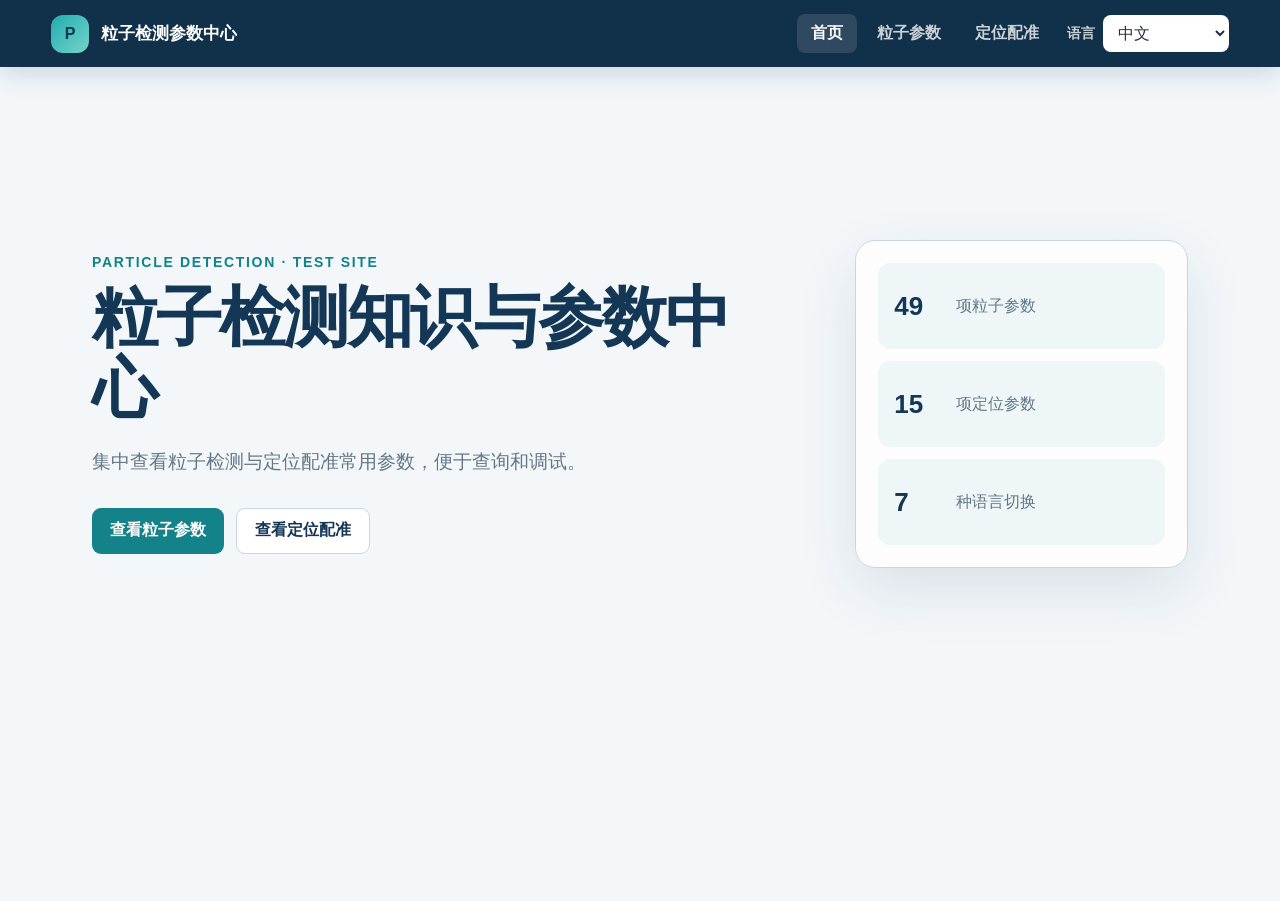
==== commit 4c3f75e0: "Remove positioning video from test page" ====
--- a/test/index.html
+++ b/test/index.html
@@ -317,21 +317,6 @@
       color: var(--teal);
       font-size: 0.88em;
       font-weight: 600;
-    }
-
-    .demo-video {
-      display: block;
-      width: 100%;
-      margin-top: 18px;
-      border-radius: 12px;
-      background: #071725;
-      box-shadow: 0 12px 28px rgba(20, 55, 86, 0.16);
-      aspect-ratio: 16 / 9;
-    }
-
-    .video-caption {
-      margin-top: 12px !important;
-      font-size: 14px;
     }
 
     .app-header {
@@ -617,8 +602,7 @@
       }
       body.print-registration #media > .eyebrow,
       body.print-registration #media > .section-copy,
-      body.print-registration #registration-print-button,
-      body.print-registration .video-card { display: none !important; }
+      body.print-registration #registration-print-button { display: none !important; }
       body.print-registration #media h1 {
         margin-bottom: 12px;
         color: #000;
@@ -672,7 +656,7 @@
         <div>
           <p class="eyebrow">PARTICLE DETECTION · TEST SITE</p>
           <h1 id="home-title">粒子检测知识与参数中心</h1>
-          <p id="home-copy" class="hero-copy">集中查看粒子检测与定位配准常用参数，并通过操作视频了解设置过程。</p>
+          <p id="home-copy" class="hero-copy">集中查看粒子检测与定位配准常用参数，便于查询和调试。</p>
           <div class="hero-actions">
             <a id="home-particle-button" class="primary-button" href="#parameters" data-view-link="parameters">查看粒子参数</a>
             <a id="home-location-button" class="secondary-button" href="#media" data-view-link="media">查看定位配准</a>
@@ -717,7 +701,7 @@
       <h1 id="registration-title">定位配准常用参数说明</h1>
         <button id="registration-print-button" class="print-button" type="button">打印 / 保存为 PDF</button>
       </div>
-      <p id="registration-copy" class="section-copy">本页集中说明定位配准常用参数，并配合操作视频展示设置过程。</p>
+      <p id="registration-copy" class="section-copy">本页集中说明定位配准常用参数。</p>
       <div class="registration-layout">
         <article class="media-card">
           <h2 id="registration-modules-title">定位/配准模块</h2>
@@ -739,15 +723,6 @@
             </table>
           </div>
           <p id="registration-note" class="registration-note">参数值为 -1 时通常表示关闭或不启用对应限制；调整前建议先保存原始 XML。</p>
-        </article>
-        <article class="media-card video-card">
-          <h2 id="video-title">定位配准操作视频</h2>
-          <p id="video-copy">点击播放可查看定位配准的实际操作过程，手机端支持全屏播放。</p>
-          <video class="demo-video" controls preload="metadata" playsinline>
-            <source src="media/particle-detection-demo.mp4" type="video/mp4">
-            当前浏览器不支持视频播放，请使用最新版浏览器打开。
-          </video>
-          <p id="video-caption" class="video-caption">屏幕录制 · MP4 视频</p>
         </article>
       </div>
     </section>
@@ -848,9 +823,6 @@
       tableTitle: document.getElementById("registration-table-title"),
       intro: document.getElementById("registration-intro"),
       note: document.getElementById("registration-note"),
-      videoTitle: document.getElementById("video-title"),
-      videoCopy: document.getElementById("video-copy"),
-      videoCaption: document.getElementById("video-caption"),
       registrationPrint: document.getElementById("registration-print-button")
     };
 
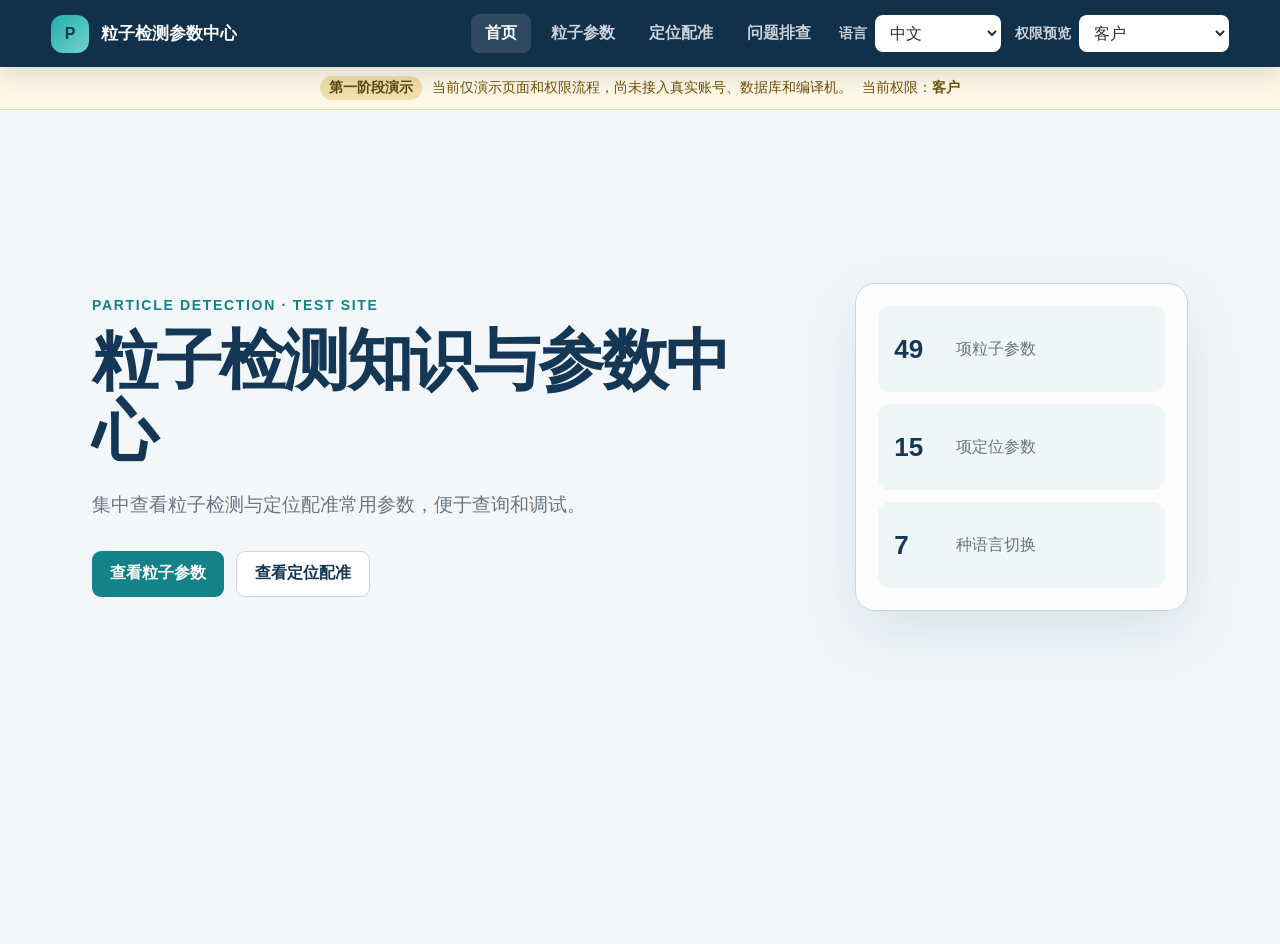
==== commit e2876e01: "Add phase one role workflow prototype" ====
--- a/test/index.html
+++ b/test/index.html
@@ -283,18 +283,6 @@
       background: var(--alternate);
     }
 
-    .registration-heading {
-      display: flex;
-      align-items: flex-end;
-      justify-content: space-between;
-      gap: 20px;
-    }
-
-    .registration-heading .print-button {
-      flex: 0 0 auto;
-      border-color: var(--border);
-    }
-
     .registration-parameter-table {
       margin-top: 18px;
       box-shadow: none;
@@ -335,38 +323,6 @@
       font-weight: 600;
     }
 
-    .language-control {
-      display: flex;
-      align-items: center;
-      gap: 12px;
-      flex: 0 0 auto;
-    }
-
-    .language-control label {
-      font-weight: 600;
-      white-space: nowrap;
-    }
-
-    .language-control select,
-    .print-button {
-      padding: 10px 12px;
-      border: 1px solid rgba(255, 255, 255, 0.58);
-      border-radius: 8px;
-      background: #fff;
-      color: var(--text);
-      font: inherit;
-    }
-
-    .language-control select {
-      min-width: 170px;
-      cursor: pointer;
-    }
-
-    .print-button {
-      cursor: pointer;
-      font-weight: 600;
-    }
-
     main {
       padding: clamp(16px, 3vw, 36px);
     }
@@ -468,11 +424,6 @@
       }
 
       .hero-panel { padding: 16px; }
-      .registration-heading {
-        align-items: stretch;
-        flex-direction: column;
-      }
-      .registration-heading .print-button { width: 100%; }
       .registration-row { grid-template-columns: 1fr; }
       .registration-row.header { display: none; }
       .registration-row > div { border-right: 0; border-bottom: 1px solid var(--border); }
@@ -490,14 +441,6 @@
         flex-direction: column;
       }
 
-      .language-control {
-        align-items: stretch;
-        flex-direction: column;
-      }
-
-      .language-control select,
-      .print-button { width: 100%; }
-
       .table-shell {
         border: 0;
         border-radius: 0;
@@ -550,78 +493,8 @@
       }
     }
 
-    @media print {
-      @page { size: A4 landscape; margin: 8mm; }
-      body { background: #fff; }
-      .site-header,
-      #home,
-      #media { display: none !important; }
-      #parameters { display: block !important; }
-      .app-header { padding: 0 0 14px; background: #fff; color: #000; }
-      .language-control { display: none; }
-      .parameter-main { padding: 0; }
-      .table-shell { max-width: none; border-radius: 0; box-shadow: none; }
-      .table-meta { padding: 8px 10px; }
-      table { display: table; width: 100%; table-layout: fixed; }
-      thead { display: table-header-group; }
-      tbody { display: table-row-group; padding: 0; }
-      tr,
-      tbody tr,
-      tbody tr:nth-child(even) {
-        display: table-row;
-        width: auto;
-        border: 0;
-        border-radius: 0;
-        background: transparent;
-        break-inside: avoid;
-        page-break-inside: avoid;
-      }
-      th,
-      td,
-      td:first-child,
-      td:nth-child(2) {
-        display: table-cell;
-        width: auto;
-        min-width: 0;
-        padding: 4px 6px;
-        border-right: 1px solid var(--border);
-        border-bottom: 1px solid var(--border);
-        font-size: 8pt;
-        white-space: normal;
-      }
-      th:nth-child(1), td:nth-child(1) { width: 22%; }
-      th:nth-child(2), td:nth-child(2) { width: 14%; }
-      th:nth-child(3), td:nth-child(3) { width: 64%; }
-      td::before { display: none; content: none; }
-
-      body.print-registration #parameters { display: none !important; }
-      body.print-registration #media {
-        display: block !important;
-        max-width: none;
-        padding: 0;
-      }
-      body.print-registration #media > .eyebrow,
-      body.print-registration #media > .section-copy,
-      body.print-registration #registration-print-button { display: none !important; }
-      body.print-registration #media h1 {
-        margin-bottom: 12px;
-        color: #000;
-        font-size: 22pt;
-      }
-      body.print-registration .registration-layout { margin-top: 0; }
-      body.print-registration .media-card {
-        padding: 0;
-        border: 0;
-        box-shadow: none;
-      }
-      body.print-registration .media-card > p { margin-bottom: 10px; }
-      body.print-registration .registration-parameter-table { margin-top: 8px; }
-      body.print-registration .registration-module-table th:first-child,
-      body.print-registration .registration-module-table td:first-child { width: 32%; }
-      body.print-registration .registration-module-table th:nth-child(2),
-      body.print-registration .registration-module-table td:nth-child(2) { width: 68%; }
-    }
   </style>
+  <link rel="stylesheet" href="workflow-prototype.css">
 </head>
 <body>
   <header class="site-header">
@@ -634,6 +507,10 @@
         <a id="nav-home" href="#home" data-view-link="home">首页</a>
         <a id="nav-parameters" href="#parameters" data-view-link="parameters">粒子参数</a>
         <a id="nav-media" href="#media" data-view-link="media">定位配准</a>
+        <a id="nav-support" href="#support" data-view-link="support" data-workflow-i18n="navSupport">问题排查</a>
+        <a id="nav-request" href="#request" data-view-link="request" data-min-role="debugger" data-workflow-i18n="navRequest" hidden>生成申请</a>
+        <a id="nav-build" href="#build" data-view-link="build" data-min-role="developer" data-workflow-i18n="navBuild" hidden>编译任务</a>
+        <a id="nav-admin" href="#admin" data-view-link="admin" data-min-role="admin" data-workflow-i18n="navAdmin" hidden>账户权限</a>
       </nav>
       <div class="site-language-control">
         <label id="language-label" for="language-select">语言</label>
@@ -647,8 +524,23 @@
           <option value="es">Español</option>
         </select>
       </div>
+      <div class="prototype-role-control">
+        <label for="prototype-role-select" data-workflow-i18n="rolePreview">权限预览</label>
+        <select id="prototype-role-select" aria-label="权限预览">
+          <option value="customer" data-workflow-i18n="roleCustomer">客户</option>
+          <option value="debugger" data-workflow-i18n="roleDebugger">同事（调试）</option>
+          <option value="developer" data-workflow-i18n="roleDeveloper">同事（开发）</option>
+          <option value="admin" data-workflow-i18n="roleAdmin">管理员</option>
+        </select>
+      </div>
     </div>
   </header>
+
+  <div id="prototype-banner" class="prototype-banner">
+    <strong data-workflow-i18n="phaseOne">第一阶段演示</strong>
+    <span data-workflow-i18n="prototypeNotice">当前仅演示页面和权限流程，尚未接入真实账号、数据库和编译机。</span>
+    <span><span data-workflow-i18n="currentRole">当前权限</span>：<b id="current-role-name">客户</b></span>
+  </div>
 
   <main class="site-main">
     <section id="home" class="view home-view" data-view="home">
@@ -673,9 +565,7 @@
     <section id="parameters" class="view" data-view="parameters" hidden>
       <header class="app-header">
         <h1 id="page-title">粒子检测常用参数说明</h1>
-        <div class="language-control">
-          <button id="print-button" class="print-button" type="button">打印 / 保存为 PDF</button>
-        </div>
+        <button id="print-button" class="workflow-print-button" type="button" data-min-role="debugger" hidden>打印 / 保存为 PDF</button>
       </header>
 
       <div class="parameter-main">
@@ -696,10 +586,10 @@
     </section>
 
     <section id="media" class="view media-view" data-view="media" hidden>
-      <p class="eyebrow">POSITIONING &amp; REGISTRATION</p>
+      <p class="eyebrow">LOCATION &amp; REGISTRATION</p>
       <div class="registration-heading">
-      <h1 id="registration-title">定位配准常用参数说明</h1>
-        <button id="registration-print-button" class="print-button" type="button">打印 / 保存为 PDF</button>
+        <h1 id="registration-title">定位配准常用参数说明</h1>
+        <button id="registration-print-button" class="workflow-print-button" type="button" data-min-role="debugger" hidden>打印 / 保存为 PDF</button>
       </div>
       <p id="registration-copy" class="section-copy">本页集中说明定位配准常用参数。</p>
       <div class="registration-layout">
@@ -726,9 +616,185 @@
         </article>
       </div>
     </section>
+
+    <section id="support" class="view workflow-view" data-view="support" hidden>
+      <div class="workflow-heading">
+        <div>
+          <p class="workflow-kicker">SOFTWARE SUPPORT</p>
+          <h1 data-workflow-i18n="supportTitle">软件问题排查</h1>
+          <p class="workflow-lead" data-workflow-i18n="supportLead">客户及所有同事都可以查看的公开问题分类，后续可逐步补充详细处理步骤。</p>
+        </div>
+        <span class="phase-chip" data-workflow-i18n="publicContent">公开内容</span>
+      </div>
+      <div class="workflow-grid">
+        <article class="workflow-card">
+          <span class="workflow-card-index">01</span>
+          <h2 data-workflow-i18n="supportPermissionTitle">权限确认失败</h2>
+          <p data-workflow-i18n="supportPermissionCopy">核对设备编号和相机SN，由调试同事提交离线软件生成申请。</p>
+        </article>
+        <article class="workflow-card">
+          <span class="workflow-card-index">02</span>
+          <h2 data-workflow-i18n="supportStartupTitle">离线软件无法启动</h2>
+          <p data-workflow-i18n="supportStartupCopy">检查Release目录是否完整、x64依赖文件是否齐全，并记录错误提示。</p>
+        </article>
+        <article class="workflow-card">
+          <span class="workflow-card-index">03</span>
+          <h2 data-workflow-i18n="supportCameraTitle">相机或图像异常</h2>
+          <p data-workflow-i18n="supportCameraCopy">记录相机连接状态、SN、图像表现和发生时间，便于后续定位。</p>
+        </article>
+      </div>
+    </section>
+
+    <section id="request" class="view workflow-view" data-view="request" data-min-role="debugger" hidden>
+      <div class="workflow-heading">
+        <div>
+          <p class="workflow-kicker">OFFLINE SOFTWARE REQUEST</p>
+          <h1 data-workflow-i18n="requestTitle">离线软件生成申请</h1>
+          <p class="workflow-lead" data-workflow-i18n="requestLead">调试同事提交设备编号和相机SN，开发同事确认后重新编译ImgProcOffline.exe。</p>
+        </div>
+        <span class="role-chip" data-workflow-i18n="debuggerAccess">调试及以上权限</span>
+      </div>
+      <p class="workflow-note" data-workflow-i18n="demoDataNotice">第一阶段使用临时演示数据，刷新页面后会恢复初始状态，不会真正提交编译任务。</p>
+      <div class="workflow-split">
+        <section class="workflow-panel">
+          <div class="workflow-panel-header"><h2 data-workflow-i18n="newRequest">新建申请</h2></div>
+          <form id="release-request-form" class="workflow-form">
+            <div class="workflow-form-grid">
+              <div class="workflow-field">
+                <label for="request-device" data-workflow-i18n="deviceNumber">设备编号</label>
+                <input id="request-device" name="device" required maxlength="40" autocomplete="off" placeholder="IVS-001">
+              </div>
+              <div class="workflow-field">
+                <label for="request-sn" data-workflow-i18n="cameraSn">相机SN</label>
+                <input id="request-sn" name="cameraSn" required maxlength="80" autocomplete="off" placeholder="SN12345678">
+              </div>
+              <div class="workflow-field">
+                <label for="request-release" data-workflow-i18n="baseRelease">基础Release版本</label>
+                <input id="request-release" name="release" required value="Release-20260715" maxlength="80">
+              </div>
+              <div class="workflow-field">
+                <label for="request-priority" data-workflow-i18n="priority">紧急程度</label>
+                <select id="request-priority" name="priority">
+                  <option value="normal" data-workflow-i18n="priorityNormal">普通</option>
+                  <option value="urgent" data-workflow-i18n="priorityUrgent">紧急</option>
+                </select>
+              </div>
+              <div class="workflow-field full">
+                <label for="request-description" data-workflow-i18n="problemDescription">问题说明</label>
+                <textarea id="request-description" name="description" maxlength="500" placeholder="设备提示权限确认失败"></textarea>
+              </div>
+            </div>
+            <button class="workflow-button" type="submit" data-workflow-i18n="submitRequest">提交生成申请</button>
+          </form>
+        </section>
+        <section class="workflow-panel">
+          <div class="workflow-panel-header">
+            <h2 data-workflow-i18n="myRequests">申请记录</h2>
+            <span id="request-count" class="phase-chip">1</span>
+          </div>
+          <div class="workflow-table-shell">
+            <table class="workflow-table">
+              <thead><tr>
+                <th data-workflow-i18n="requestId">申请编号</th>
+                <th data-workflow-i18n="deviceNumber">设备编号</th>
+                <th data-workflow-i18n="cameraSn">相机SN</th>
+                <th data-workflow-i18n="baseRelease">基础Release版本</th>
+                <th data-workflow-i18n="status">状态</th>
+                <th data-workflow-i18n="result">结果</th>
+              </tr></thead>
+              <tbody id="request-list"></tbody>
+            </table>
+          </div>
+        </section>
+      </div>
+    </section>
+
+    <section id="build" class="view workflow-view" data-view="build" data-min-role="developer" hidden>
+      <div class="workflow-heading">
+        <div>
+          <p class="workflow-kicker">BUILD TASK CENTER</p>
+          <h1 data-workflow-i18n="buildTitle">编译任务中心</h1>
+          <p class="workflow-lead" data-workflow-i18n="buildLead">开发同事核对SN并推进编译状态；第一阶段只演示流程，不会运行真实编译命令。</p>
+        </div>
+        <span class="role-chip" data-workflow-i18n="developerAccess">开发及以上权限</span>
+      </div>
+      <div class="workflow-summary">
+        <div class="workflow-summary-card"><strong id="summary-pending">0</strong><span data-workflow-i18n="statusPending">待开发处理</span></div>
+        <div class="workflow-summary-card"><strong id="summary-building">0</strong><span data-workflow-i18n="statusBuilding">编译中</span></div>
+        <div class="workflow-summary-card"><strong id="summary-success">0</strong><span data-workflow-i18n="statusSuccess">编译成功</span></div>
+        <div class="workflow-summary-card"><strong id="summary-failed">0</strong><span data-workflow-i18n="statusFailed">编译失败</span></div>
+      </div>
+      <section class="workflow-panel">
+        <div class="workflow-panel-header"><h2 data-workflow-i18n="allBuildTasks">全部编译申请</h2></div>
+        <div class="workflow-table-shell">
+          <table class="workflow-table">
+            <thead><tr>
+              <th data-workflow-i18n="requestId">申请编号</th>
+              <th data-workflow-i18n="deviceAndSn">设备 / SN</th>
+              <th data-workflow-i18n="requester">申请人</th>
+              <th data-workflow-i18n="baseRelease">基础Release版本</th>
+              <th data-workflow-i18n="status">状态</th>
+              <th data-workflow-i18n="actions">操作</th>
+            </tr></thead>
+            <tbody id="build-task-list"></tbody>
+          </table>
+        </div>
+      </section>
+    </section>
+
+    <section id="admin" class="view workflow-view" data-view="admin" data-min-role="admin" hidden>
+      <div class="workflow-heading">
+        <div>
+          <p class="workflow-kicker">ACCOUNT &amp; PERMISSIONS</p>
+          <h1 data-workflow-i18n="adminTitle">账户与权限</h1>
+          <p class="workflow-lead" data-workflow-i18n="adminLead">管理员新增、停用账号并调整角色；第一阶段仅演示界面和权限变化。</p>
+        </div>
+        <span class="role-chip" data-workflow-i18n="adminAccess">仅管理员</span>
+      </div>
+      <div class="workflow-split">
+        <section class="workflow-panel">
+          <div class="workflow-panel-header"><h2 data-workflow-i18n="newAccount">新增账户</h2></div>
+          <form id="account-form" class="workflow-form">
+            <div class="workflow-field">
+              <label for="account-name" data-workflow-i18n="accountName">姓名</label>
+              <input id="account-name" name="name" required maxlength="40" autocomplete="off">
+            </div>
+            <div class="workflow-field">
+              <label for="account-email" data-workflow-i18n="accountEmail">登录邮箱</label>
+              <input id="account-email" name="email" type="email" required maxlength="120" autocomplete="off">
+            </div>
+            <div class="workflow-field">
+              <label for="account-role" data-workflow-i18n="accountRole">角色</label>
+              <select id="account-role" name="role">
+                <option value="debugger" data-workflow-i18n="roleDebugger">同事（调试）</option>
+                <option value="developer" data-workflow-i18n="roleDeveloper">同事（开发）</option>
+                <option value="admin" data-workflow-i18n="roleAdmin">管理员</option>
+              </select>
+            </div>
+            <button class="workflow-button" type="submit" data-workflow-i18n="addAccount">新增账户</button>
+          </form>
+        </section>
+        <section class="workflow-panel">
+          <div class="workflow-panel-header"><h2 data-workflow-i18n="accountList">账户列表</h2></div>
+          <div class="workflow-table-shell">
+            <table class="workflow-table">
+              <thead><tr>
+                <th data-workflow-i18n="accountName">姓名</th>
+                <th data-workflow-i18n="accountEmail">登录邮箱</th>
+                <th data-workflow-i18n="accountRole">角色</th>
+                <th data-workflow-i18n="accountState">状态</th>
+                <th data-workflow-i18n="actions">操作</th>
+              </tr></thead>
+              <tbody id="account-list"></tbody>
+            </table>
+          </div>
+        </section>
+      </div>
+    </section>
   </main>
 
   <script src="registration-parameters.js"></script>
+  <script src="workflow-prototype.js"></script>
   <script>
     const versions = {"zh":{"htmlLang":"zh-CN","name":"中文","title":"粒子检测常用参数说明","label":"语言 / Language","headers":["参数名称","参数范围","具体作用"],"count":"49 项参数","print":"打印 / 保存为 PDF","rows":[["噪声范围x","3–9整数","横向噪声匹配窗口。值越大，允许匹配的空间范围越大，屏蔽更强，但可能屏蔽慢速缺陷"],["噪声范围y","3–9整数","纵向噪声匹配窗口。值越大，允许匹配的空间范围越大，屏蔽更强，但可能屏蔽慢速缺陷"],["噪声抑制","0–2小数","值越大，屏蔽能力越强"],["噪点亮度","正整数","固定位置异常点的亮度变化门槛。值越大，只有更明显的亮度变化才参与噪点判断"],["噪点频度","正整数","固定位置异常需要出现的帧数。值越大，越不容易被认定为固定噪点，屏蔽能力变弱，真实缺陷检出概率提高"],["噪点过滤","小数","对满足亮度和频度条件的固定噪点施加过滤强度；值越大，屏蔽能力越强"],["cnt_shift","正整数","异物移动特别缓慢、常规检测不易检出时使用"],["区域|绿线","整数（像素）","将检测区域划分为上区和下区，配合后续参数在两个区域使用不同检测精度"],["上区差值","正整数","依据背景与粒子的明暗差别；值越小，上区域检测能力越强"],["上区点数x","正整数","依据粒子的像素点大小；值越小，上区域横向检测能力越强"],["上区点数y","正整数","依据粒子的像素点大小；值越小，上区域纵向检测能力越强"],["下区差值","正整数","依据背景与粒子的明暗差别；值越小，下区域检测能力越强"],["下区点数x","正整数","依据粒子的像素点大小；值越小，下区域横向检测能力越强"],["下区点数y","正整数","依据粒子的像素点大小；值越小，下区域纵向检测能力越强"],["屏蔽框/反光掩膜编号","正整数","根据左右位置添加动态屏蔽框，x、y 以瓶底左右为基准"],["屏蔽区前景亮度减值","-1关闭","用于检测屏蔽框内移动异物；值越大，检测能力越弱"],["屏蔽区前景范围收缩X","正整数","限制屏蔽框内异物的横向移动范围；值越大，检测能力越弱"],["屏蔽区前景范围收缩Y","正整数","限制屏蔽框内异物的纵向移动范围；值越大，检测能力越弱"],["背景过滤使能","0关闭／1开启","在检出液面附近粒子的同时屏蔽液面误检，但对液面稳定程度要求较高"],["背景白线-参考起始","正整数","白线到瓶底的距离"],["背景紫线-参考结束","正整数","紫线到白线的距离；白线与紫线之间用于建立参考背景"],["背景黄线-屏蔽线","正整数","检测区域上边界到黄线的距离；该区域执行背景屏蔽"],["背景阈值1\u00262","整数","目标灰度与参考背景灰度的差值绝对值超过阈值时，进入屏蔽考虑范围"],["skerB_x / skerB_y","正整数","影响背景屏蔽实际范围。值越大屏蔽越多；过小可能屏蔽液面不全，过大可能使液面失去检测能力"],["shrk_tlx","正整数","检测区域上边界向下收缩，缩小液面到瓶底的空间"],["shrk_brx","正整数","检测区域下边界向上收缩，缩小瓶底到液面的空间"],["shrk_tly","正整数","检测区域右边界向左收缩，缩小瓶子右侧到左侧的空间"],["shrk_bry","正整数","检测区域左边界向右收缩，缩小瓶子左侧到右侧的空间"],["sx_len_min","正整数","上下方向最小检测区域限定"],["sy_len_min","正整数","左右方向最小检测区域限定"],["seq_begin","正整数","以采集图片数为基准，从前往后第 x 张序列开始检测"],["seq_rbegin","正整数","以采集图片数为基准，从后往前第 x 张序列开始排除检测"],["enforce","正整数","序列成像较暗时，可增强亮度进行检测"],["fg_neg1_pos2","1–3整数","1 检测浅色移动轨迹；2 检测深色移动轨迹；3 深色、浅色移动轨迹都检测"],["二次过滤使能","0关闭／1开启","用于屏蔽药液内气泡等干扰，对检出框进行面积、紧凑度、周长、长边和点数判定"],["过滤面积上下限","正整数","检出框内像素面积低于下限或高于上限时过滤"],["过滤紧凑度上下限","小数","以紧凑度为判定标准：检测点状缺陷时范围收窄；检测条状缺陷时范围放宽"],["过滤周长上下限","正整数","以周长为判定标准：点状缺陷面积小、周长也小；条状缺陷面积不一定大，但周长可能很长"],["过滤显示使能","0关闭／1开启","使被过滤的干扰呈现蓝色"],["过滤框长边","正整数","对条状缺陷影响较大；值越大，过滤能力越强"],["过滤框点数","正整数","检出框内像素点数量门槛；值越大，过滤能力越强"],["hl_bin","正整数","液面区域进入轮廓分析的候选像素值。调大可减少液面误检，但弱缺陷更易漏检；调小更灵敏，但噪声增加"],["hl_contour_smooth","不小于3的奇数","对液面轮廓做平滑处理。值越大平滑越强，但可能使正常弯曲或转角产生较大的轮廓偏差"],["hl_contour_dist","正整数","液面轮廓点相对于平滑轮廓的距离门槛。调大只保留突出变形，误检减少但弱缺陷易漏；调小门槛降低，误检增加"],["hl_level_frms","正整数","多帧确认门槛。有效检出帧数达到该值才满足判定；值越大越严格，误检减少但漏检增加"],["hl_level_single_frm","正整数","单帧检出框的非零点数量门槛。一帧内检出点数达到该值才满足判定；值越大越严格"],["mask_one_by_one","0关闭／1开启","控制多个 mask 是否逐个处理；开启后分别处理各 mask 区域，配合 DL 检测模块使用"],["mask_dilate_width","正整数","mask 区域膨胀核的总宽度；值越大，横向覆盖范围越大"],["mask_dilate_height","正整数","mask 区域膨胀核的总高度；值越大，纵向覆盖范围越大"]]},"en":{"htmlLang":"en","name":"English","title":"Common Particle Detection Parameters","label":"Language","headers":["Parameter","Range","Function"],"count":"49 parameters","print":"Print / Save as PDF","rows":[["noise Spatio X","Integer 3–9","Horizontal noise-matching window; larger values allow matching over a wider area and provide stronger masking, but may also mask slowly moving defects"],["noise Spatio Y","Integer 3–9","Vertical noise-matching window; larger values allow matching over a wider area and provide stronger masking, but may also mask slowly moving defects"],["noise suppression","Decimal 0–2","Larger values provide stronger masking"],["hn_val","Positive integer","Brightness-change threshold for anomalies at fixed positions; larger values include only more pronounced changes in noise-point evaluation"],["hn_cnt","Positive integer","Required frame count for a fixed-position anomaly; larger values make fixed-noise classification harder, weaken masking, and improve real-defect detection"],["hn_enb","Decimal","Filtering strength applied to fixed noise points that meet the brightness and frequency conditions; larger values provide stronger masking"],["cnt_shift","Positive integer","Used when very slowly moving foreign particles are difficult to detect with normal settings"],["Region Border Green","Integer (pixels)","Divides the detection area into upper and lower zones so that different detection sensitivities can be applied"],["upper region thres","Positive integer","Brightness-difference threshold between the background and particle; smaller values increase upper-zone sensitivity"],["ker_ag_cnt_up_width","Positive integer","Based on particle size in pixels; smaller values increase horizontal sensitivity in the upper zone"],["ker_ag_cnt_up_height","Positive integer","Based on particle size in pixels; smaller values increase vertical sensitivity in the upper zone"],["underlying region thres","Positive integer","Brightness-difference threshold between the background and particle; smaller values increase lower-zone sensitivity"],["ker_ag_cnt_dwn_width","Positive integer","Based on particle size in pixels; smaller values increase horizontal sensitivity in the lower zone"],["ker_ag_cnt_dwn_height","Positive integer","Based on particle size in pixels; smaller values increase vertical sensitivity in the lower zone"],["mask Left / mask Right parameters","Positive integer","Width, height, X, and Y parameters for dynamic left/right masking boxes, referenced to the bottle-bottom sides"],["Foreground brightness reduction in masked area","-1 = Off","Used to detect moving foreign particles inside the masking box; larger values reduce detection sensitivity"],["Masked foreground range shrink X","Positive integer","Restricts the horizontal motion range inside the masking box; larger values reduce detection sensitivity"],["Masked foreground range shrink Y","Positive integer","Restricts the vertical motion range inside the masking box; larger values reduce detection sensitivity"],["background filter enable","0 = Off / 1 = On","Suppresses false detections near the liquid surface while retaining nearby particles, but requires a stable liquid surface"],["BG ref start white","Positive integer","Distance from the white line to the bottle bottom"],["BG ref end purple","Positive integer","Distance from the purple line to the white line; the area between them is used to build the reference background"],["BG mask yellow","Positive integer","Distance from the top of the detection area to the yellow line; this area is background-masked"],["BG threshold 1 / BG threshold 2","Integer","A region is considered for masking when the absolute gray-value difference from the reference background exceeds the threshold"],["skerB_x / skerB_y","Positive integer","Controls the actual background-masking range; too small may leave the liquid surface incompletely masked, while too large may disable surface detection"],["shrk_tlx","Positive integer","Moves the top boundary downward, reducing the space between the liquid surface and bottle bottom"],["shrk_brx","Positive integer","Moves the bottom boundary upward, reducing the space between the bottle bottom and liquid surface"],["shrk_tly","Positive integer","Moves the right boundary leftward, reducing the detection width from right to left"],["shrk_bry","Positive integer","Moves the left boundary rightward, reducing the detection width from left to right"],["sx_len_min","Positive integer","Minimum detection-area limit in the vertical direction"],["sy_len_min","Positive integer","Minimum detection-area limit in the horizontal direction"],["seq_begin","Positive integer","Starts detection at frame X when counting forward through the acquired image sequence"],["seq_rbegin","Positive integer","Excludes detection from frame X when counting backward through the acquired image sequence"],["enforce","Positive integer","Enhances brightness for detection when the image sequence is too dark"],["fg_neg1_pos2","Integer 1–3","1 detects light tracks; 2 detects dark tracks; 3 detects both light and dark tracks"],["Secondary filtering enable","0 = Off / 1 = On","Suppresses bubbles and similar liquid interference by evaluating area, compactness, perimeter, long side, and point count"],["Filter area limits","Positive integer","Filters a detection box when its pixel area is below the lower limit or above the upper limit"],["Filter compactness limits","Decimal","Uses compactness as the criterion; narrow the range for point defects and widen it for elongated defects"],["Filter perimeter limits","Positive integer","Uses perimeter as the criterion; point defects usually have a small area and perimeter, while elongated defects may have a long perimeter"],["Filter display enable","0 = Off / 1 = On","Displays filtered interference in blue"],["Filter-box long side","Positive integer","Strongly affects elongated defects; larger values increase filtering strength"],["Filter-box point count","Positive integer","Pixel-count threshold inside the detection box; larger values increase filtering strength"],["hl_bin","Positive integer","Candidate pixel value for liquid-surface contour analysis; increasing it reduces false detections but may miss weak defects, while decreasing it raises noise"],["hl_contour_smooth","Odd integer ≥ 3","Smooths the liquid-surface contour; larger values increase smoothing but may create larger deviations at normal curves or corners"],["hl_contour_dist","Positive integer","Distance threshold from the liquid-surface contour to the smoothed contour; larger values keep only pronounced deformation, reducing false alarms but missing weak defects"],["hl_level_frms","Positive integer","Multi-frame confirmation threshold; more valid detection frames are required as the value increases, reducing false alarms but increasing misses"],["hl_level_single_frm","Positive integer","Nonzero-point threshold in a single-frame detection box; the box passes when its point count reaches the value, so larger values are stricter"],["mask_one_by_one","0 = Off / 1 = On","Controls whether multiple masks are processed individually; when enabled, each mask area is processed separately with the DL detection module"],["mask_dilate_width","Positive integer","Total width of the mask dilation kernel; larger values increase horizontal coverage"],["mask_dilate_height","Positive integer","Total height of the mask dilation kernel; larger values increase vertical coverage"]]},"fr":{"htmlLang":"fr","name":"Français","title":"Paramètres courants de détection de particules","label":"Langue","headers":["Paramètre","Plage","Fonction"],"count":"49 paramètres","print":"Imprimer / Enregistrer en PDF","rows":[["Plage de bruit X","Entier de 3 à 9","Fenêtre horizontale d’appariement du bruit ; une valeur élevée élargit la zone d’appariement et renforce le masquage, mais peut masquer les défauts lents"],["Plage de bruit Y","Entier de 3 à 9","Fenêtre verticale d’appariement du bruit ; une valeur élevée élargit la zone d’appariement et renforce le masquage, mais peut masquer les défauts lents"],["Suppression du bruit","Décimal de 0 à 2","Une valeur élevée renforce le masquage"],["Luminosité des points parasites","Entier positif","Seuil de variation lumineuse des anomalies fixes ; une valeur élevée ne retient que les variations plus marquées pour l’analyse"],["Fréquence des points parasites","Entier positif","Nombre d’images requis pour une anomalie fixe ; une valeur élevée rend son classement comme bruit fixe plus difficile et favorise la détection des défauts réels"],["Filtrage des points parasites","Décimal","Intensité du filtrage appliqué aux points fixes satisfaisant les critères de luminosité et de fréquence ; une valeur élevée renforce le masquage"],["cnt_shift","Entier positif","À utiliser lorsque des particules étrangères très lentes sont difficiles à détecter avec les réglages normaux"],["Limite verte des zones","Entier (pixels)","Divise la zone de détection en partie supérieure et inférieure afin d’appliquer des sensibilités différentes"],["Seuil de la zone supérieure","Entier positif","Fondé sur l’écart de luminosité entre le fond et la particule ; une valeur faible augmente la sensibilité de la zone supérieure"],["Nombre de points X zone supérieure","Entier positif","Fondé sur la taille de la particule en pixels ; une valeur faible augmente la sensibilité horizontale de la zone supérieure"],["Nombre de points Y zone supérieure","Entier positif","Fondé sur la taille de la particule en pixels ; une valeur faible augmente la sensibilité verticale de la zone supérieure"],["Seuil de la zone inférieure","Entier positif","Fondé sur l’écart de luminosité entre le fond et la particule ; une valeur faible augmente la sensibilité de la zone inférieure"],["Nombre de points X zone inférieure","Entier positif","Fondé sur la taille de la particule en pixels ; une valeur faible augmente la sensibilité horizontale de la zone inférieure"],["Nombre de points Y zone inférieure","Entier positif","Fondé sur la taille de la particule en pixels ; une valeur faible augmente la sensibilité verticale de la zone inférieure"],["Paramètres des cadres de masquage gauche/droit","Entier positif","Définit la largeur, la hauteur, X et Y des cadres de masquage dynamiques gauche/droit, référencés aux côtés du fond du flacon"],["Réduction de luminosité du premier plan masqué","-1 = désactivé","Sert à détecter les particules mobiles dans le cadre de masquage ; une valeur élevée réduit la sensibilité"],["Réduction de plage du premier plan masqué X","Entier positif","Limite le déplacement horizontal dans le cadre de masquage ; une valeur élevée réduit la sensibilité"],["Réduction de plage du premier plan masqué Y","Entier positif","Limite le déplacement vertical dans le cadre de masquage ; une valeur élevée réduit la sensibilité"],["Activation du filtrage de fond","0 = désactivé / 1 = activé","Réduit les fausses détections près de la surface du liquide tout en conservant les particules proches, mais exige une surface stable"],["Ligne blanche du fond – début de référence","Entier positif","Distance entre la ligne blanche et le fond du flacon"],["Ligne violette du fond – fin de référence","Entier positif","Distance entre la ligne violette et la ligne blanche ; la zone comprise entre elles sert à établir le fond de référence"],["Ligne jaune du fond – ligne de masquage","Entier positif","Distance entre le bord supérieur de la zone de détection et la ligne jaune ; cette zone est masquée par le fond"],["Seuils de fond 1 et 2","Entier","Une zone est envisagée pour le masquage lorsque l’écart absolu de niveau de gris avec le fond de référence dépasse le seuil"],["skerB_x / skerB_y","Entier positif","Règle la portée réelle du masquage de fond ; trop faible, la surface peut être mal masquée ; trop élevée, sa détection peut être supprimée"],["shrk_tlx","Entier positif","Déplace la limite supérieure vers le bas et réduit l’espace entre la surface du liquide et le fond du flacon"],["shrk_brx","Entier positif","Déplace la limite inférieure vers le haut et réduit l’espace entre le fond du flacon et la surface du liquide"],["shrk_tly","Entier positif","Déplace la limite droite vers la gauche et réduit la largeur de détection de droite à gauche"],["shrk_bry","Entier positif","Déplace la limite gauche vers la droite et réduit la largeur de détection de gauche à droite"],["sx_len_min","Entier positif","Limite minimale de la zone de détection dans le sens vertical"],["sy_len_min","Entier positif","Limite minimale de la zone de détection dans le sens horizontal"],["seq_begin","Entier positif","Démarre la détection à l’image X en comptant depuis le début de la séquence acquise"],["seq_rbegin","Entier positif","Exclut la détection à partir de l’image X en comptant depuis la fin de la séquence acquise"],["enforce","Entier positif","Renforce la luminosité pour la détection lorsque la séquence est trop sombre"],["fg_neg1_pos2","Entier de 1 à 3","1 détecte les traces claires ; 2 détecte les traces sombres ; 3 détecte les traces claires et sombres"],["Activation du filtrage secondaire","0 = désactivé / 1 = activé","Élimine les bulles et perturbations similaires en évaluant aire, compacité, périmètre, grand côté et nombre de points"],["Limites d’aire du filtre","Entier positif","Filtre un cadre détecté lorsque son aire en pixels est inférieure à la limite basse ou supérieure à la limite haute"],["Limites de compacité du filtre","Décimal","Utilise la compacité comme critère ; resserrer la plage pour les défauts ponctuels et l’élargir pour les défauts allongés"],["Limites de périmètre du filtre","Entier positif","Utilise le périmètre comme critère ; les défauts ponctuels ont généralement une petite aire et un petit périmètre, les défauts allongés un périmètre long"],["Affichage du filtrage","0 = désactivé / 1 = activé","Affiche en bleu les perturbations filtrées"],["Grand côté du cadre filtré","Entier positif","Influe fortement sur les défauts allongés ; une valeur élevée renforce le filtrage"],["Nombre de points du cadre filtré","Entier positif","Seuil du nombre de pixels dans le cadre détecté ; une valeur élevée renforce le filtrage"],["hl_bin","Entier positif","Valeur candidate pour l’analyse du contour de surface ; l’augmenter réduit les fausses détections mais peut manquer les défauts faibles, la réduire augmente le bruit"],["hl_contour_smooth","Entier impair ≥ 3","Lisse le contour de la surface du liquide ; une valeur élevée accentue le lissage mais peut créer des écarts aux courbes ou angles normaux"],["hl_contour_dist","Entier positif","Seuil de distance entre le contour de surface et le contour lissé ; une valeur élevée ne conserve que les déformations marquées, avec moins de faux positifs mais plus de défauts faibles manqués"],["hl_level_frms","Entier positif","Seuil de confirmation multi-image ; une valeur élevée exige davantage d’images valides, réduit les faux positifs mais augmente les défauts manqués"],["hl_level_single_frm","Entier positif","Seuil de points non nuls dans un cadre sur une image ; le cadre est validé quand le nombre atteint cette valeur, donc une valeur élevée est plus stricte"],["mask_one_by_one","0 = désactivé / 1 = activé","Détermine si plusieurs masques sont traités séparément ; si activé, chaque zone de masque est traitée avec le module de détection DL"],["mask_dilate_width","Entier positif","Largeur totale du noyau de dilatation du masque ; une valeur élevée augmente la couverture horizontale"],["mask_dilate_height","Entier positif","Hauteur totale du noyau de dilatation du masque ; une valeur élevée augmente la couverture verticale"]]},"ru":{"htmlLang":"ru","name":"Русский","title":"Основные параметры обнаружения частиц","label":"Язык","headers":["Параметр","Диапазон","Назначение"],"count":"49 параметров","print":"Печать / Сохранить как PDF","rows":[["Диапазон шума X","Целое число 3–9","Горизонтальное окно сопоставления шума; большее значение расширяет область сопоставления и усиливает маскирование, но может скрыть медленно движущиеся дефекты"],["Диапазон шума Y","Целое число 3–9","Вертикальное окно сопоставления шума; большее значение расширяет область сопоставления и усиливает маскирование, но может скрыть медленно движущиеся дефекты"],["Подавление шума","Десятичное число 0–2","Чем больше значение, тем сильнее маскирование"],["Яркость шумовых точек","Положительное целое","Порог изменения яркости аномалии в фиксированной позиции; при большем значении учитываются только более выраженные изменения"],["Частота шумовых точек","Положительное целое","Требуемое число кадров с аномалией в фиксированной позиции; большее значение затрудняет признание ее постоянным шумом и повышает вероятность обнаружения реального дефекта"],["Фильтрация шумовых точек","Десятичное число","Интенсивность фильтрации фиксированных точек, отвечающих условиям яркости и частоты; большее значение усиливает маскирование"],["cnt_shift","Положительное целое","Используется, когда очень медленно движущиеся посторонние частицы трудно обнаружить обычными настройками"],["Зелёная граница зон","Целое число (пиксели)","Делит область контроля на верхнюю и нижнюю зоны, позволяя задать для них разную чувствительность"],["Порог верхней зоны","Положительное целое","Учитывает разность яркости фона и частицы; меньшее значение повышает чувствительность верхней зоны"],["Число точек X верхней зоны","Положительное целое","Учитывает размер частицы в пикселях; меньшее значение повышает горизонтальную чувствительность верхней зоны"],["Число точек Y верхней зоны","Положительное целое","Учитывает размер частицы в пикселях; меньшее значение повышает вертикальную чувствительность верхней зоны"],["Порог нижней зоны","Положительное целое","Учитывает разность яркости фона и частицы; меньшее значение повышает чувствительность нижней зоны"],["Число точек X нижней зоны","Положительное целое","Учитывает размер частицы в пикселях; меньшее значение повышает горизонтальную чувствительность нижней зоны"],["Число точек Y нижней зоны","Положительное целое","Учитывает размер частицы в пикселях; меньшее значение повышает вертикальную чувствительность нижней зоны"],["Параметры левой/правой рамки маскирования","Положительное целое","Задаёт ширину, высоту, X и Y динамических левой и правой рамок маскирования относительно сторон дна флакона"],["Уменьшение яркости переднего плана в маске","-1 = выкл.","Применяется для обнаружения движущихся частиц внутри рамки маскирования; большее значение снижает чувствительность"],["Сжатие диапазона переднего плана X","Положительное целое","Ограничивает горизонтальное перемещение внутри рамки маскирования; большее значение снижает чувствительность"],["Сжатие диапазона переднего плана Y","Положительное целое","Ограничивает вертикальное перемещение внутри рамки маскирования; большее значение снижает чувствительность"],["Включение фильтрации фона","0 = выкл. / 1 = вкл.","Подавляет ложные срабатывания у поверхности жидкости, сохраняя обнаружение близких частиц, но требует стабильной поверхности"],["Белая линия фона — начало эталона","Положительное целое","Расстояние от белой линии до дна флакона"],["Фиолетовая линия фона — конец эталона","Положительное целое","Расстояние от фиолетовой линии до белой; область между ними используется для построения эталонного фона"],["Желтая линия фона — линия маскирования","Положительное целое","Расстояние от верхней границы области контроля до желтой линии; эта область маскируется по фону"],["Пороги фона 1 и 2","Целое число","Область рассматривается для маскирования, если модуль разности яркости с эталонным фоном превышает порог"],["skerB_x / skerB_y","Положительное целое","Задает фактическую область маскирования фона; слишком малое значение может не полностью скрыть поверхность, слишком большое — отключить ее контроль"],["shrk_tlx","Положительное целое","Сдвигает верхнюю границу вниз, уменьшая пространство между поверхностью жидкости и дном флакона"],["shrk_brx","Положительное целое","Сдвигает нижнюю границу вверх, уменьшая пространство между дном флакона и поверхностью жидкости"],["shrk_tly","Положительное целое","Сдвигает правую границу влево, уменьшая ширину области контроля справа налево"],["shrk_bry","Положительное целое","Сдвигает левую границу вправо, уменьшая ширину области контроля слева направо"],["sx_len_min","Положительное целое","Минимальный размер области контроля по вертикали"],["sy_len_min","Положительное целое","Минимальный размер области контроля по горизонтали"],["seq_begin","Положительное целое","Начинает контроль с кадра X при отсчете от начала полученной последовательности"],["seq_rbegin","Положительное целое","Исключает контроль начиная с кадра X при отсчете от конца полученной последовательности"],["enforce","Положительное целое","Повышает яркость для контроля, если последовательность изображений слишком темная"],["fg_neg1_pos2","Целое число 1–3","1 обнаруживает светлые следы; 2 — темные следы; 3 — светлые и темные следы"],["Включение вторичной фильтрации","0 = выкл. / 1 = вкл.","Подавляет пузырьки и подобные помехи в жидкости по площади, компактности, периметру, длинной стороне и числу точек"],["Пределы площади фильтра","Положительное целое","Отфильтровывает рамку, если ее площадь в пикселях ниже нижнего или выше верхнего предела"],["Пределы компактности фильтра","Десятичное число","Использует компактность как критерий; диапазон сужают для точечных дефектов и расширяют для вытянутых"],["Пределы периметра фильтра","Положительное целое","Использует периметр как критерий; у точечных дефектов обычно малы площадь и периметр, а у вытянутых периметр может быть большим"],["Отображение фильтрации","0 = выкл. / 1 = вкл.","Показывает отфильтрованные помехи синим цветом"],["Длинная сторона рамки фильтра","Положительное целое","Сильно влияет на вытянутые дефекты; большее значение усиливает фильтрацию"],["Число точек в рамке фильтра","Положительное целое","Порог числа пикселей внутри рамки обнаружения; большее значение усиливает фильтрацию"],["hl_bin","Положительное целое","Значение пикселя-кандидата для анализа контура поверхности; увеличение снижает ложные срабатывания, но может пропустить слабые дефекты, уменьшение повышает шум"],["hl_contour_smooth","Нечетное целое ≥ 3","Сглаживает контур поверхности жидкости; большее значение усиливает сглаживание, но может создать отклонения на нормальных изгибах и углах"],["hl_contour_dist","Положительное целое","Порог расстояния от контура поверхности до сглаженного контура; большее значение оставляет только выраженные деформации, снижая ложные срабатывания, но пропуская слабые дефекты"],["hl_level_frms","Положительное целое","Порог многокадрового подтверждения; большее значение требует больше кадров с обнаружением, снижает ложные срабатывания, но увеличивает пропуски"],["hl_level_single_frm","Положительное целое","Порог ненулевых точек в рамке одного кадра; рамка проходит проверку при достижении этого числа, поэтому большее значение строже"],["mask_one_by_one","0 = выкл. / 1 = вкл.","Определяет, обрабатываются ли несколько масок отдельно; при включении каждая область маски обрабатывается модулем DL отдельно"],["mask_dilate_width","Положительное целое","Полная ширина ядра расширения маски; большее значение увеличивает охват по горизонтали"],["mask_dilate_height","Положительное целое","Полная высота ядра расширения маски; большее значение увеличивает охват по вертикали"]]},"tr":{"htmlLang":"tr","name":"Türkçe","title":"Yaygın Parçacık Algılama Parametreleri","label":"Dil","headers":["Parametre","Aralık","İşlev"],"count":"49 parametre","print":"Yazdır / PDF olarak kaydet","rows":[["Gürültü aralığı X","3–9 arası tam sayı","Yatay gürültü eşleştirme penceresi; değer büyüdükçe eşleştirme alanı ve maskeleme artar, ancak yavaş hareket eden kusurlar da maskelenebilir"],["Gürültü aralığı Y","3–9 arası tam sayı","Dikey gürültü eşleştirme penceresi; değer büyüdükçe eşleştirme alanı ve maskeleme artar, ancak yavaş hareket eden kusurlar da maskelenebilir"],["Gürültü bastırma","0–2 arası ondalık","Değer büyüdükçe maskeleme gücü artar"],["Gürültü noktası parlaklığı","Pozitif tam sayı","Sabit konumdaki anormalliğin parlaklık değişim eşiği; değer büyüdükçe yalnızca daha belirgin değişimler değerlendirmeye alınır"],["Gürültü noktası sıklığı","Pozitif tam sayı","Sabit konumdaki anormalliğin görülmesi gereken kare sayısı; değer büyüdükçe sabit gürültü sayılması zorlaşır ve gerçek kusur algılama olasılığı artar"],["Gürültü noktası filtreleme","Ondalık sayı","Parlaklık ve sıklık koşullarını karşılayan sabit gürültü noktalarına uygulanan filtre gücü; değer büyüdükçe maskeleme artar"],["cnt_shift","Pozitif tam sayı","Çok yavaş hareket eden yabancı parçacıklar normal ayarlarla algılanamadığında kullanılır"],["Yeşil bölge sınırı","Tam sayı (piksel)","Algılama alanını üst ve alt bölgeye ayırarak iki bölgede farklı hassasiyetlerin kullanılmasını sağlar"],["Üst bölge eşiği","Pozitif tam sayı","Arka plan ile parçacık arasındaki parlaklık farkına dayanır; değer küçüldükçe üst bölge hassasiyeti artar"],["Üst bölge X nokta sayısı","Pozitif tam sayı","Parçacığın piksel boyutuna dayanır; değer küçüldükçe üst bölgede yatay hassasiyet artar"],["Üst bölge Y nokta sayısı","Pozitif tam sayı","Parçacığın piksel boyutuna dayanır; değer küçüldükçe üst bölgede dikey hassasiyet artar"],["Alt bölge eşiği","Pozitif tam sayı","Arka plan ile parçacık arasındaki parlaklık farkına dayanır; değer küçüldükçe alt bölge hassasiyeti artar"],["Alt bölge X nokta sayısı","Pozitif tam sayı","Parçacığın piksel boyutuna dayanır; değer küçüldükçe alt bölgede yatay hassasiyet artar"],["Alt bölge Y nokta sayısı","Pozitif tam sayı","Parçacığın piksel boyutuna dayanır; değer küçüldükçe alt bölgede dikey hassasiyet artar"],["Sol/sağ maskeleme kutusu parametreleri","Pozitif tam sayı","Şişe tabanının iki yanı referans alınarak dinamik sol/sağ maskeleme kutularının genişlik, yükseklik, X ve Y değerlerini tanımlar"],["Maskeli alanda ön plan parlaklık azaltma","-1 = Kapalı","Maskeleme kutusu içindeki hareketli yabancı parçacıkları algılar; değer büyüdükçe algılama hassasiyeti azalır"],["Maskeli ön plan aralığı daraltma X","Pozitif tam sayı","Maskeleme kutusu içindeki yatay hareket aralığını sınırlar; değer büyüdükçe algılama hassasiyeti azalır"],["Maskeli ön plan aralığı daraltma Y","Pozitif tam sayı","Maskeleme kutusu içindeki dikey hareket aralığını sınırlar; değer büyüdükçe algılama hassasiyeti azalır"],["Arka plan filtreleme etkinleştirme","0 = Kapalı / 1 = Açık","Sıvı yüzeyi yakınındaki parçacıkları korurken yüzey kaynaklı yanlış algılamaları azaltır, ancak yüzeyin kararlı olmasını gerektirir"],["Arka plan beyaz çizgisi – referans başlangıcı","Pozitif tam sayı","Beyaz çizgi ile şişe tabanı arasındaki mesafe"],["Arka plan mor çizgisi – referans sonu","Pozitif tam sayı","Mor çizgi ile beyaz çizgi arasındaki mesafe; aradaki bölge referans arka planı oluşturmak için kullanılır"],["Arka plan sarı çizgisi – maskeleme çizgisi","Pozitif tam sayı","Algılama alanının üst sınırı ile sarı çizgi arasındaki mesafe; bu bölgeye arka plan maskelemesi uygulanır"],["Arka plan eşikleri 1 ve 2","Tam sayı","Referans arka planla gri değer farkının mutlak değeri eşiği aşarsa bölge maskeleme değerlendirmesine alınır"],["skerB_x / skerB_y","Pozitif tam sayı","Gerçek arka plan maskeleme alanını belirler; çok küçük değer yüzeyi eksik maskeleyebilir, çok büyük değer yüzey algılamasını devre dışı bırakabilir"],["shrk_tlx","Pozitif tam sayı","Üst sınırı aşağı taşır ve sıvı yüzeyi ile şişe tabanı arasındaki alanı daraltır"],["shrk_brx","Pozitif tam sayı","Alt sınırı yukarı taşır ve şişe tabanı ile sıvı yüzeyi arasındaki alanı daraltır"],["shrk_tly","Pozitif tam sayı","Sağ sınırı sola taşır ve algılama genişliğini sağdan sola daraltır"],["shrk_bry","Pozitif tam sayı","Sol sınırı sağa taşır ve algılama genişliğini soldan sağa daraltır"],["sx_len_min","Pozitif tam sayı","Dikey yöndeki minimum algılama alanı sınırı"],["sy_len_min","Pozitif tam sayı","Yatay yöndeki minimum algılama alanı sınırı"],["seq_begin","Pozitif tam sayı","Alınan görüntü dizisinin başından sayıldığında X’inci karede algılamayı başlatır"],["seq_rbegin","Pozitif tam sayı","Alınan görüntü dizisinin sonundan sayıldığında X’inci kareden itibaren algılamayı hariç tutar"],["enforce","Pozitif tam sayı","Görüntü dizisi karanlık olduğunda algılama için parlaklığı artırır"],["fg_neg1_pos2","1–3 arası tam sayı","1 açık renkli izleri, 2 koyu renkli izleri, 3 hem açık hem koyu renkli izleri algılar"],["İkincil filtreleme etkinleştirme","0 = Kapalı / 1 = Açık","Alan, kompaktlık, çevre, uzun kenar ve nokta sayısını değerlendirerek kabarcık ve benzeri sıvı parazitlerini bastırır"],["Filtre alanı alt/üst sınırları","Pozitif tam sayı","Algılama kutusunun piksel alanı alt sınırın altındaysa veya üst sınırın üzerindeyse kutuyu filtreler"],["Filtre kompaktlık alt/üst sınırları","Ondalık sayı","Kompaktlığı ölçüt olarak kullanır; noktasal kusurlar için aralığı daraltın, uzamış kusurlar için genişletin"],["Filtre çevre alt/üst sınırları","Pozitif tam sayı","Çevreyi ölçüt olarak kullanır; noktasal kusurların alanı ve çevresi küçükken uzamış kusurların çevresi uzun olabilir"],["Filtre gösterimini etkinleştirme","0 = Kapalı / 1 = Açık","Filtrelenen parazitleri mavi renkte gösterir"],["Filtre kutusu uzun kenarı","Pozitif tam sayı","Uzamış kusurları önemli ölçüde etkiler; değer büyüdükçe filtreleme gücü artar"],["Filtre kutusu nokta sayısı","Pozitif tam sayı","Algılama kutusundaki piksel sayısı eşiği; değer büyüdükçe filtreleme gücü artar"],["hl_bin","Pozitif tam sayı","Sıvı yüzeyi kontur analizine girecek aday piksel değeri; artırmak yanlış algılamayı azaltır fakat zayıf kusurları kaçırabilir, azaltmak gürültüyü artırır"],["hl_contour_smooth","Tek tam sayı ≥ 3","Sıvı yüzeyi konturunu yumuşatır; değer büyüdükçe yumuşatma artar, ancak normal eğri ve köşelerde daha büyük sapmalar oluşabilir"],["hl_contour_dist","Pozitif tam sayı","Yüzey konturu ile yumuşatılmış kontur arasındaki mesafe eşiği; büyük değer yalnız belirgin bozulmaları tutar, yanlış alarmı azaltır ancak zayıf kusurları kaçırabilir"],["hl_level_frms","Pozitif tam sayı","Çok kareli doğrulama eşiği; değer büyüdükçe daha fazla geçerli kare gerekir, yanlış alarm azalır ancak kaçırma artar"],["hl_level_single_frm","Pozitif tam sayı","Tek karedeki algılama kutusunun sıfır olmayan nokta eşiği; nokta sayısı bu değere ulaştığında kutu geçer, dolayısıyla büyük değer daha katıdır"],["mask_one_by_one","0 = Kapalı / 1 = Açık","Birden fazla maskenin ayrı ayrı işlenip işlenmeyeceğini belirler; açıkken her maske alanı DL algılama modülüyle ayrı işlenir"],["mask_dilate_width","Pozitif tam sayı","Maske genişletme çekirdeğinin toplam genişliği; değer büyüdükçe yatay kapsama artar"],["mask_dilate_height","Pozitif tam sayı","Maske genişletme çekirdeğinin toplam yüksekliği; değer büyüdükçe dikey kapsama artar"]]},"es":{"htmlLang":"es","name":"Español","title":"Parámetros comunes de detección de partículas","label":"Idioma","headers":["Parámetro","Rango","Función"],"count":"49 parámetros","print":"Imprimir / Guardar como PDF","rows":[["Rango de ruido X","Entero de 3 a 9","Ventana horizontal de coincidencia de ruido; un valor mayor amplía el área de coincidencia y refuerza el enmascaramiento, pero puede ocultar defectos lentos"],["Rango de ruido Y","Entero de 3 a 9","Ventana vertical de coincidencia de ruido; un valor mayor amplía el área de coincidencia y refuerza el enmascaramiento, pero puede ocultar defectos lentos"],["Supresión de ruido","Decimal de 0 a 2","Cuanto mayor sea el valor, más fuerte será el enmascaramiento"],["Brillo de puntos de ruido","Entero positivo","Umbral de variación de brillo para anomalías en posiciones fijas; un valor mayor solo incluye cambios más evidentes en la evaluación"],["Frecuencia de puntos de ruido","Entero positivo","Número de fotogramas requerido para una anomalía fija; un valor mayor dificulta clasificarla como ruido fijo y favorece la detección de defectos reales"],["Filtrado de puntos de ruido","Decimal","Intensidad de filtrado aplicada a puntos fijos que cumplen las condiciones de brillo y frecuencia; un valor mayor refuerza el enmascaramiento"],["cnt_shift","Entero positivo","Se utiliza cuando las partículas extrañas que se mueven muy lentamente son difíciles de detectar con los ajustes normales"],["Límite verde de las zonas","Entero (píxeles)","Divide el área de detección en zonas superior e inferior para aplicar sensibilidades distintas"],["Umbral de la zona superior","Entero positivo","Se basa en la diferencia de brillo entre el fondo y la partícula; un valor menor aumenta la sensibilidad de la zona superior"],["Número de puntos X de la zona superior","Entero positivo","Se basa en el tamaño de la partícula en píxeles; un valor menor aumenta la sensibilidad horizontal de la zona superior"],["Número de puntos Y de la zona superior","Entero positivo","Se basa en el tamaño de la partícula en píxeles; un valor menor aumenta la sensibilidad vertical de la zona superior"],["Umbral de la zona inferior","Entero positivo","Se basa en la diferencia de brillo entre el fondo y la partícula; un valor menor aumenta la sensibilidad de la zona inferior"],["Número de puntos X de la zona inferior","Entero positivo","Se basa en el tamaño de la partícula en píxeles; un valor menor aumenta la sensibilidad horizontal de la zona inferior"],["Número de puntos Y de la zona inferior","Entero positivo","Se basa en el tamaño de la partícula en píxeles; un valor menor aumenta la sensibilidad vertical de la zona inferior"],["Parámetros de los cuadros de máscara izquierdo/derecho","Entero positivo","Define el ancho, la altura, X e Y de los cuadros de máscara dinámicos izquierdo/derecho con referencia a los lados del fondo del frasco"],["Reducción de brillo del primer plano enmascarado","-1 = Desactivado","Se utiliza para detectar partículas móviles dentro del cuadro de máscara; un valor mayor reduce la sensibilidad de detección"],["Reducción del rango del primer plano X","Entero positivo","Limita el movimiento horizontal dentro del cuadro de máscara; un valor mayor reduce la sensibilidad de detección"],["Reducción del rango del primer plano Y","Entero positivo","Limita el movimiento vertical dentro del cuadro de máscara; un valor mayor reduce la sensibilidad de detección"],["Activación del filtrado de fondo","0 = Desactivado / 1 = Activado","Reduce falsas detecciones cerca de la superficie del líquido sin perder partículas próximas, pero requiere una superficie estable"],["Línea blanca de fondo – inicio de referencia","Entero positivo","Distancia entre la línea blanca y el fondo del frasco"],["Línea morada de fondo – fin de referencia","Entero positivo","Distancia entre la línea morada y la blanca; la zona entre ambas se utiliza para crear el fondo de referencia"],["Línea amarilla de fondo – línea de máscara","Entero positivo","Distancia desde el límite superior del área de detección hasta la línea amarilla; esta zona se enmascara como fondo"],["Umbrales de fondo 1 y 2","Entero","Una zona se considera para el enmascaramiento cuando la diferencia absoluta de nivel de gris respecto al fondo de referencia supera el umbral"],["skerB_x / skerB_y","Entero positivo","Controla el alcance real del enmascaramiento de fondo; un valor demasiado bajo puede dejar la superficie sin cubrir y uno demasiado alto puede impedir su detección"],["shrk_tlx","Entero positivo","Desplaza el límite superior hacia abajo y reduce el espacio entre la superficie del líquido y el fondo del frasco"],["shrk_brx","Entero positivo","Desplaza el límite inferior hacia arriba y reduce el espacio entre el fondo del frasco y la superficie del líquido"],["shrk_tly","Entero positivo","Desplaza el límite derecho hacia la izquierda y reduce el ancho de detección de derecha a izquierda"],["shrk_bry","Entero positivo","Desplaza el límite izquierdo hacia la derecha y reduce el ancho de detección de izquierda a derecha"],["sx_len_min","Entero positivo","Límite mínimo del área de detección en dirección vertical"],["sy_len_min","Entero positivo","Límite mínimo del área de detección en dirección horizontal"],["seq_begin","Entero positivo","Inicia la detección en el fotograma X contando desde el principio de la secuencia adquirida"],["seq_rbegin","Entero positivo","Excluye la detección desde el fotograma X contando desde el final de la secuencia adquirida"],["enforce","Entero positivo","Aumenta el brillo para la detección cuando la secuencia de imágenes es demasiado oscura"],["fg_neg1_pos2","Entero de 1 a 3","1 detecta rastros claros; 2 detecta rastros oscuros; 3 detecta rastros claros y oscuros"],["Activación del filtrado secundario","0 = Desactivado / 1 = Activado","Suprime burbujas e interferencias similares evaluando área, compacidad, perímetro, lado largo y número de puntos"],["Límites de área del filtro","Entero positivo","Filtra un cuadro detectado cuando su área en píxeles está por debajo del límite inferior o por encima del superior"],["Límites de compacidad del filtro","Decimal","Usa la compacidad como criterio; estreche el rango para defectos puntuales y amplíelo para defectos alargados"],["Límites de perímetro del filtro","Entero positivo","Usa el perímetro como criterio; los defectos puntuales suelen tener área y perímetro pequeños, mientras que los alargados pueden tener un perímetro largo"],["Activación de visualización del filtro","0 = Desactivado / 1 = Activado","Muestra en azul las interferencias filtradas"],["Lado largo del cuadro de filtro","Entero positivo","Afecta especialmente a los defectos alargados; un valor mayor aumenta la intensidad del filtrado"],["Número de puntos del cuadro de filtro","Entero positivo","Umbral del número de píxeles dentro del cuadro detectado; un valor mayor aumenta la intensidad del filtrado"],["hl_bin","Entero positivo","Valor de píxel candidato para el análisis del contorno de la superficie; aumentarlo reduce falsos positivos pero puede omitir defectos débiles, reducirlo aumenta el ruido"],["hl_contour_smooth","Entero impar ≥ 3","Suaviza el contorno de la superficie del líquido; un valor mayor aumenta el suavizado, pero puede crear desviaciones en curvas o esquinas normales"],["hl_contour_dist","Entero positivo","Umbral de distancia entre el contorno de la superficie y el contorno suavizado; un valor mayor conserva solo deformaciones marcadas, reduce falsos positivos pero puede omitir defectos débiles"],["hl_level_frms","Entero positivo","Umbral de confirmación en varios fotogramas; un valor mayor exige más fotogramas válidos, reduce falsos positivos pero aumenta las omisiones"],["hl_level_single_frm","Entero positivo","Umbral de puntos no nulos en un cuadro de un solo fotograma; el cuadro se valida al alcanzar este valor, por lo que un valor mayor es más estricto"],["mask_one_by_one","0 = Desactivado / 1 = Activado","Controla si varias máscaras se procesan por separado; al activarlo, cada zona de máscara se procesa individualmente con el módulo de detección DL"],["mask_dilate_width","Entero positivo","Ancho total del núcleo de dilatación de la máscara; un valor mayor aumenta la cobertura horizontal"],["mask_dilate_height","Entero positivo","Altura total del núcleo de dilatación de la máscara; un valor mayor aumenta la cobertura vertical"]]}};
     versions.it = {
@@ -797,13 +863,14 @@
     const languageLabel = document.getElementById("language-label");
     const currentLanguage = document.getElementById("current-language");
     const parameterCount = document.getElementById("parameter-count");
-    const printButton = document.getElementById("print-button");
     const headers = [
       document.getElementById("header-name"),
       document.getElementById("header-range"),
       document.getElementById("header-function")
     ];
     const tbody = document.getElementById("parameter-rows");
+    const printButton = document.getElementById("print-button");
+    const registrationPrintButton = document.getElementById("registration-print-button");
     const views = [...document.querySelectorAll("[data-view]")];
     const navLinks = [...document.querySelectorAll(".site-nav [data-view-link]")];
     const siteElements = {
@@ -822,22 +889,32 @@
       registrationCopy: document.getElementById("registration-copy"),
       tableTitle: document.getElementById("registration-table-title"),
       intro: document.getElementById("registration-intro"),
-      note: document.getElementById("registration-note"),
-      registrationPrint: document.getElementById("registration-print-button")
+      note: document.getElementById("registration-note")
     };
+    const canPrint = () => typeof window.prototypeCanUseRole === "function"
+      && window.prototypeCanUseRole("debugger");
 
     function activateView() {
       const requested = location.hash.slice(1);
-      const current = views.some(view => view.dataset.view === requested) ? requested : "home";
+      const viewExists = views.some(view => view.dataset.view === requested);
+      const canOpenRequested = typeof window.prototypeCanAccessView !== "function"
+        || window.prototypeCanAccessView(requested);
+      const current = viewExists && canOpenRequested ? requested : "home";
+      if (requested && requested !== current) history.replaceState(null, "", "#home");
       views.forEach(view => { view.hidden = view.dataset.view !== current; });
       navLinks.forEach(link => {
         if (link.dataset.viewLink === current) link.setAttribute("aria-current", "page");
         else link.removeAttribute("aria-current");
       });
       const site = window.siteTranslations[select.value] || window.siteTranslations.zh;
-      document.title = current === "parameters"
-        ? `${versions[select.value].title} | ${site.brand}`
-        : current === "media" ? site.registrationDocTitle : site.homeDocTitle;
+      const workflowTitle = typeof window.getWorkflowViewTitle === "function"
+        ? window.getWorkflowViewTitle(current)
+        : "";
+      document.title = workflowTitle
+        ? `${workflowTitle} | ${site.brand}`
+        : current === "parameters"
+          ? `${versions[select.value].title} | ${site.brand}`
+          : current === "media" ? site.registrationDocTitle : site.homeDocTitle;
       window.scrollTo({ top: 0, behavior: "auto" });
     }
 
@@ -850,7 +927,8 @@
       languageLabel.textContent = site.languageLabel;
       currentLanguage.textContent = version.name;
       parameterCount.textContent = version.count;
-      printButton.textContent = version.print;
+      if (printButton) printButton.textContent = version.print;
+      if (registrationPrintButton) registrationPrintButton.textContent = site.print;
       version.headers.forEach((text, index) => { headers[index].textContent = text; });
 
       const fragment = document.createDocumentFragment();
@@ -865,18 +943,38 @@
         fragment.appendChild(tr);
       });
       tbody.replaceChildren(fragment);
+      if (typeof window.renderWorkflowLanguage === "function") window.renderWorkflowLanguage(code);
       Object.entries(siteElements).forEach(([key, element]) => {
         if (element && site[key]) element.textContent = site[key];
       });
-      if (siteElements.registrationPrint) siteElements.registrationPrint.textContent = site.print;
       window.renderRegistrationParameters(code);
       localStorage.setItem("particle-parameter-language", code);
       activateView();
     }
 
     select.addEventListener("change", event => renderLanguage(event.target.value));
-    printButton.addEventListener("click", () => requestAnimationFrame(() => window.print()));
     window.addEventListener("hashchange", activateView);
+    window.addEventListener("prototype-role-change", activateView);
+    if (printButton) {
+      printButton.addEventListener("click", () => {
+        if (!canPrint()) return;
+        document.body.classList.remove("print-registration");
+        window.print();
+      });
+    }
+    if (registrationPrintButton) {
+      registrationPrintButton.addEventListener("click", () => {
+        if (!canPrint()) return;
+        document.body.classList.add("print-registration");
+        window.print();
+      });
+    }
+    window.addEventListener("beforeprint", () => {
+      document.body.classList.toggle("print-denied", !canPrint());
+    });
+    window.addEventListener("afterprint", () => {
+      document.body.classList.remove("print-registration", "print-denied");
+    });
 
     const savedLanguage = localStorage.getItem("particle-parameter-language");
     if (savedLanguage && versions[savedLanguage]) { select.value = savedLanguage; }
--- a/test/workflow-prototype.css
+++ b/test/workflow-prototype.css
@@ -0,0 +1,379 @@
+:root {
+  --success: #1f7a57;
+  --warning: #a65d08;
+  --danger: #b33b4a;
+  --info: #2b6f9f;
+}
+
+[hidden] { display: none !important; }
+
+.site-header { flex-wrap: wrap; }
+.site-actions {
+  flex: 1 1 760px;
+  flex-wrap: wrap;
+  justify-content: flex-end;
+}
+.site-nav { flex-wrap: wrap; justify-content: flex-end; }
+
+.prototype-role-control {
+  display: flex;
+  align-items: center;
+  gap: 8px;
+}
+
+.prototype-role-control label {
+  color: rgba(255, 255, 255, 0.78);
+  font-size: 14px;
+  font-weight: 600;
+  white-space: nowrap;
+}
+
+.prototype-role-control select {
+  min-width: 150px;
+  padding: 8px 10px;
+  border: 1px solid rgba(255, 255, 255, 0.42);
+  border-radius: 8px;
+  background: #fff;
+  color: var(--text);
+  font: inherit;
+  cursor: pointer;
+}
+
+.prototype-banner {
+  display: flex;
+  align-items: center;
+  justify-content: center;
+  gap: 10px;
+  padding: 9px 18px;
+  border-bottom: 1px solid #ead8aa;
+  background: #fff8e7;
+  color: #6f510b;
+  font-size: 14px;
+}
+
+.prototype-banner strong {
+  padding: 3px 9px;
+  border-radius: 999px;
+  background: #f1dfaa;
+  color: #5f4509;
+}
+
+.workflow-view {
+  max-width: 1280px;
+  margin: 0 auto;
+  padding: clamp(28px, 5vw, 64px) clamp(18px, 4vw, 42px) 72px;
+}
+
+.workflow-heading {
+  display: flex;
+  align-items: flex-end;
+  justify-content: space-between;
+  gap: 24px;
+  margin-bottom: 26px;
+}
+
+.workflow-heading h1 {
+  margin: 0;
+  color: var(--navy);
+  font-size: clamp(30px, 5vw, 54px);
+  line-height: 1.08;
+  letter-spacing: -0.03em;
+}
+
+.workflow-kicker {
+  margin: 0 0 8px;
+  color: var(--teal);
+  font-size: 13px;
+  font-weight: 800;
+  letter-spacing: 0.1em;
+}
+
+.workflow-lead {
+  max-width: 780px;
+  margin: 13px 0 0;
+  color: var(--muted);
+  font-size: 17px;
+  line-height: 1.7;
+}
+
+.phase-chip,
+.role-chip,
+.status-badge {
+  display: inline-flex;
+  align-items: center;
+  justify-content: center;
+  width: fit-content;
+  border-radius: 999px;
+  font-size: 13px;
+  font-weight: 700;
+  line-height: 1;
+  white-space: nowrap;
+}
+
+.phase-chip { padding: 8px 11px; background: var(--alternate); color: var(--teal); }
+.role-chip { padding: 6px 9px; background: #e9f2f8; color: var(--navy); }
+.status-badge { padding: 6px 9px; background: #eef2f5; color: var(--muted); }
+.status-badge[data-status="pending"] { background: #fff2d8; color: var(--warning); }
+.status-badge[data-status="confirmed"],
+.status-badge[data-status="building"] { background: #e6f2fb; color: var(--info); }
+.status-badge[data-status="success"],
+.status-badge[data-status="verified"],
+.status-badge[data-status="enabled"] { background: #e5f5ed; color: var(--success); }
+.status-badge[data-status="failed"],
+.status-badge[data-status="disabled"] { background: #fbe9ec; color: var(--danger); }
+
+.workflow-grid {
+  display: grid;
+  grid-template-columns: repeat(3, minmax(0, 1fr));
+  gap: 18px;
+}
+
+.workflow-card,
+.workflow-panel {
+  border: 1px solid var(--border);
+  border-radius: 16px;
+  background: var(--surface);
+  box-shadow: 0 10px 32px rgba(20, 55, 86, 0.06);
+}
+
+.workflow-card { padding: 22px; }
+.workflow-card h2,
+.workflow-panel h2 { margin: 0; color: var(--navy); }
+.workflow-card p { margin: 10px 0 0; color: var(--muted); line-height: 1.65; }
+
+.workflow-card-index {
+  display: grid;
+  width: 38px;
+  height: 38px;
+  margin-bottom: 18px;
+  place-items: center;
+  border-radius: 12px;
+  background: var(--alternate);
+  color: var(--teal);
+  font-weight: 800;
+}
+
+.workflow-split {
+  display: grid;
+  grid-template-columns: minmax(300px, 0.8fr) minmax(0, 1.2fr);
+  gap: 20px;
+}
+
+.workflow-panel { padding: 22px; }
+.workflow-panel-header {
+  display: flex;
+  align-items: center;
+  justify-content: space-between;
+  gap: 16px;
+  margin-bottom: 18px;
+}
+
+.workflow-form {
+  display: grid;
+  gap: 15px;
+}
+
+.workflow-form-grid {
+  display: grid;
+  grid-template-columns: repeat(2, minmax(0, 1fr));
+  gap: 15px;
+}
+
+.workflow-field { display: grid; gap: 7px; }
+.workflow-field.full { grid-column: 1 / -1; }
+.workflow-field label { color: var(--navy); font-size: 14px; font-weight: 700; }
+
+.workflow-field input,
+.workflow-field select,
+.workflow-field textarea {
+  width: 100%;
+  min-height: 42px;
+  padding: 10px 12px;
+  border: 1px solid var(--border);
+  border-radius: 9px;
+  background: #fff;
+  color: var(--text);
+  font: inherit;
+}
+
+.workflow-field textarea { min-height: 100px; resize: vertical; }
+.workflow-field input:focus,
+.workflow-field select:focus,
+.workflow-field textarea:focus {
+  border-color: var(--teal);
+  outline: 3px solid rgba(19, 130, 137, 0.14);
+}
+
+.workflow-button,
+.workflow-print-button,
+.table-action {
+  border: 0;
+  border-radius: 9px;
+  font: inherit;
+  font-weight: 700;
+  cursor: pointer;
+}
+
+.workflow-button,
+.workflow-print-button { min-height: 43px; padding: 10px 16px; }
+.workflow-button { background: var(--teal); color: #fff; }
+.workflow-button.secondary { border: 1px solid var(--border); background: #fff; color: var(--navy); }
+.workflow-print-button { flex: 0 0 auto; background: var(--navy); color: #fff; }
+.table-action { padding: 7px 10px; background: var(--alternate); color: var(--navy); }
+.table-action.danger { background: #fbe9ec; color: var(--danger); }
+.table-action:disabled,
+.workflow-button:disabled { cursor: not-allowed; opacity: 0.48; }
+
+.workflow-note {
+  margin: 0 0 20px;
+  padding: 12px 14px;
+  border-left: 4px solid var(--teal);
+  border-radius: 8px;
+  background: var(--alternate);
+  color: var(--muted);
+  line-height: 1.6;
+}
+
+.workflow-table-shell {
+  overflow-x: auto;
+  border: 1px solid var(--border);
+  border-radius: 12px;
+}
+
+.workflow-table {
+  min-width: 860px;
+  table-layout: auto;
+}
+
+.workflow-table th,
+.workflow-table td { white-space: normal; }
+.workflow-table td:nth-child(2) { min-width: 0; color: var(--text); }
+.workflow-table-actions { display: flex; flex-wrap: wrap; gap: 7px; }
+
+.workflow-empty {
+  padding: 32px 18px;
+  color: var(--muted);
+  text-align: center;
+}
+
+.workflow-summary {
+  display: grid;
+  grid-template-columns: repeat(4, minmax(0, 1fr));
+  gap: 12px;
+  margin-bottom: 20px;
+}
+
+.workflow-summary-card {
+  padding: 16px;
+  border: 1px solid var(--border);
+  border-radius: 12px;
+  background: var(--surface);
+}
+
+.workflow-summary-card strong { display: block; color: var(--navy); font-size: 26px; }
+.workflow-summary-card span { color: var(--muted); font-size: 14px; }
+
+.workflow-toast {
+  position: fixed;
+  right: 22px;
+  bottom: 22px;
+  z-index: 50;
+  max-width: min(380px, calc(100vw - 44px));
+  padding: 13px 16px;
+  border-radius: 10px;
+  background: var(--navy);
+  color: #fff;
+  box-shadow: 0 14px 36px rgba(20, 55, 86, 0.26);
+}
+
+.registration-heading {
+  display: flex;
+  align-items: flex-end;
+  justify-content: space-between;
+  gap: 20px;
+}
+
+@media (max-width: 1060px) {
+  .workflow-grid { grid-template-columns: 1fr; }
+  .workflow-split { grid-template-columns: 1fr; }
+  .workflow-summary { grid-template-columns: repeat(2, minmax(0, 1fr)); }
+}
+
+@media (max-width: 760px) {
+  .site-nav { grid-template-columns: repeat(2, 1fr); }
+  .site-actions { flex-basis: auto; }
+  .prototype-role-control { justify-content: space-between; }
+  .prototype-role-control select { flex: 1; }
+  .prototype-banner { align-items: flex-start; flex-direction: column; }
+  .workflow-heading,
+  .registration-heading { align-items: stretch; flex-direction: column; }
+  .workflow-form-grid { grid-template-columns: 1fr; }
+  .workflow-field.full { grid-column: auto; }
+  .workflow-summary { grid-template-columns: 1fr 1fr; }
+  .workflow-print-button { width: 100%; }
+}
+
+@media print {
+  @page { size: A4 landscape; margin: 8mm; }
+  body { background: #fff; }
+  .site-header,
+  .prototype-banner,
+  .view { display: none !important; }
+  body:not(.print-registration) #parameters { display: block !important; }
+  body.print-registration #media { display: block !important; max-width: none; padding: 0; }
+  .app-header { padding: 0 0 14px; background: #fff; color: #000; }
+  .workflow-print-button,
+  #media > .eyebrow,
+  #media > .section-copy { display: none !important; }
+  .parameter-main { padding: 0; }
+  .table-shell { max-width: none; border-radius: 0; box-shadow: none; }
+  .table-meta { padding: 8px 10px; }
+  table { display: table; width: 100%; table-layout: fixed; }
+  thead { display: table-header-group; }
+  tbody { display: table-row-group; padding: 0; }
+  tr,
+  tbody tr,
+  tbody tr:nth-child(even) {
+    display: table-row;
+    width: auto;
+    border: 0;
+    border-radius: 0;
+    background: transparent;
+    break-inside: avoid;
+    page-break-inside: avoid;
+  }
+  th,
+  td,
+  td:first-child,
+  td:nth-child(2) {
+    display: table-cell;
+    width: auto;
+    min-width: 0;
+    padding: 4px 6px;
+    border-right: 1px solid var(--border);
+    border-bottom: 1px solid var(--border);
+    font-size: 8pt;
+    white-space: normal;
+  }
+  th:nth-child(1), td:nth-child(1) { width: 22%; }
+  th:nth-child(2), td:nth-child(2) { width: 14%; }
+  th:nth-child(3), td:nth-child(3) { width: 64%; }
+  td::before { display: none; content: none; }
+  body.print-registration #media h1 { margin-bottom: 12px; color: #000; font-size: 22pt; }
+  body.print-registration .registration-layout { margin-top: 0; }
+  body.print-registration .media-card { padding: 0; border: 0; box-shadow: none; }
+  body.print-registration .registration-parameter-table { margin-top: 8px; }
+  body.print-registration .registration-module-table th:first-child,
+  body.print-registration .registration-module-table td:first-child { width: 32%; }
+  body.print-registration .registration-module-table th:nth-child(2),
+  body.print-registration .registration-module-table td:nth-child(2) { width: 68%; }
+  body.print-denied > * { display: none !important; }
+  body.print-denied::after {
+    content: attr(data-print-denied-message);
+    display: block;
+    padding: 24mm;
+    color: #143756;
+    font: 700 18pt/1.45 system-ui, sans-serif;
+    text-align: center;
+  }
+}
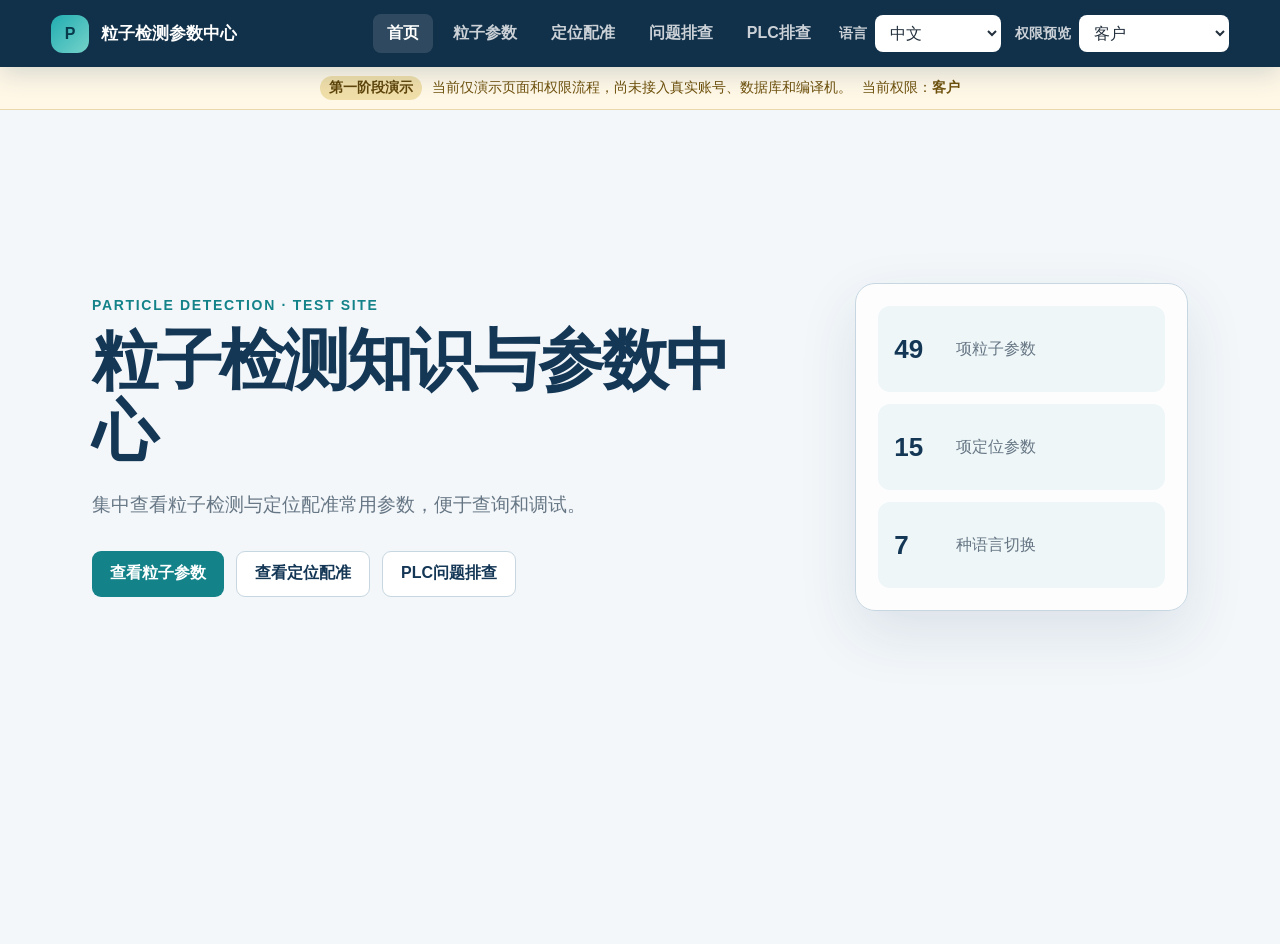
==== commit 74622c18: "Add PLC drive troubleshooting manuals" ====
--- a/test/index.html
+++ b/test/index.html
@@ -495,6 +495,7 @@
 
   </style>
   <link rel="stylesheet" href="workflow-prototype.css">
+  <link rel="stylesheet" href="plc-manuals.css">
 </head>
 <body>
   <header class="site-header">
@@ -508,6 +509,7 @@
         <a id="nav-parameters" href="#parameters" data-view-link="parameters">粒子参数</a>
         <a id="nav-media" href="#media" data-view-link="media">定位配准</a>
         <a id="nav-support" href="#support" data-view-link="support" data-workflow-i18n="navSupport">问题排查</a>
+        <a id="nav-plc" href="#plc" data-view-link="plc" data-plc-i18n="navPlc">PLC排查</a>
         <a id="nav-request" href="#request" data-view-link="request" data-min-role="debugger" data-workflow-i18n="navRequest" hidden>生成申请</a>
         <a id="nav-build" href="#build" data-view-link="build" data-min-role="developer" data-workflow-i18n="navBuild" hidden>编译任务</a>
         <a id="nav-admin" href="#admin" data-view-link="admin" data-min-role="admin" data-workflow-i18n="navAdmin" hidden>账户权限</a>
@@ -552,6 +554,7 @@
           <div class="hero-actions">
             <a id="home-particle-button" class="primary-button" href="#parameters" data-view-link="parameters">查看粒子参数</a>
             <a id="home-location-button" class="secondary-button" href="#media" data-view-link="media">查看定位配准</a>
+            <a id="home-plc-button" class="secondary-button" href="#plc" data-view-link="plc" data-plc-i18n="homePlcButton">PLC问题排查</a>
           </div>
         </div>
         <aside class="hero-panel" aria-label="网站内容概览">
@@ -642,7 +645,100 @@
           <h2 data-workflow-i18n="supportCameraTitle">相机或图像异常</h2>
           <p data-workflow-i18n="supportCameraCopy">记录相机连接状态、SN、图像表现和发生时间，便于后续定位。</p>
         </article>
-      </div>
+        <article class="workflow-card">
+          <span class="workflow-card-index">04</span>
+          <h2 data-plc-i18n="supportPlcTitle">PLC与驱动器</h2>
+          <p data-plc-i18n="supportPlcCopy">按驱动器诊断码和固件版本查找对应手册页。</p>
+          <a class="workflow-card-link" href="#plc" data-view-link="plc" data-plc-i18n="enterPlc">进入PLC排查</a>
+        </article>
+      </div>
+    </section>
+
+    <section id="plc" class="view plc-view" data-view="plc" hidden>
+      <div class="workflow-heading">
+        <div>
+          <p class="workflow-kicker">PLC TROUBLESHOOTING</p>
+          <h1 data-plc-i18n="plcTitle">PLC问题排查</h1>
+          <p class="workflow-lead" data-plc-i18n="plcLead">根据设备类型、固件版本和诊断码进入对应排查资料。</p>
+        </div>
+        <span class="phase-chip" data-plc-i18n="publicContent">公开内容</span>
+      </div>
+
+      <div class="plc-entry-grid">
+        <article class="plc-entry-card">
+          <div class="plc-entry-code">DRV</div>
+          <div>
+            <h2 data-plc-i18n="driverManualTitle">驱动器手册</h2>
+            <p data-plc-i18n="driverManualCopy">查询 Rexroth IndraDrive 诊断码，并打开对应固件手册的准确页码。</p>
+          </div>
+          <a class="primary-button" href="#drive-manuals" data-view-link="drive-manuals" data-plc-i18n="openDriverManuals">打开驱动器手册</a>
+        </article>
+      </div>
+
+      <section class="plc-guide-card" aria-labelledby="plc-guide-title">
+        <h2 id="plc-guide-title" data-plc-i18n="plcGuideTitle">现场排查前先记录</h2>
+        <div class="plc-guide-grid">
+          <div><strong>01</strong><h3 data-plc-i18n="guideCodeTitle">完整诊断码</h3><p data-plc-i18n="guideCodeCopy">记录驱动器显示的字母和四位数字，例如 F4002。</p></div>
+          <div><strong>02</strong><h3 data-plc-i18n="guideFirmwareTitle">固件版本</h3><p data-plc-i18n="guideFirmwareCopy">确认 MPx-02/03 或 MPx-16/17/18，避免套用错误说明。</p></div>
+          <div><strong>03</strong><h3 data-plc-i18n="guideContextTitle">发生条件</h3><p data-plc-i18n="guideContextCopy">记录上电、运行、停机或通讯切换时的状态及复现步骤。</p></div>
+        </div>
+      </section>
+    </section>
+
+    <section id="drive-manuals" class="view plc-view" data-view="drive-manuals" hidden>
+      <div class="workflow-heading">
+        <div>
+          <a class="plc-back-link" href="#plc" data-view-link="plc" data-plc-i18n="backToPlc">返回PLC问题排查</a>
+          <p class="workflow-kicker">REXROTH INDRADRIVE</p>
+          <h1 data-plc-i18n="manualPageTitle">驱动器手册</h1>
+          <p class="workflow-lead" data-plc-i18n="manualPageLead">搜索诊断码或标题，打开手册中对应的完整原因与处理步骤。</p>
+        </div>
+      </div>
+
+      <div class="plc-version-warning" role="note">
+        <strong data-plc-i18n="firmwareWarningTitle">先确认固件版本</strong>
+        <span data-plc-i18n="firmwareWarning">相同诊断码在不同固件中可能具有不同名称、原因或处理方法。请优先选择与设备固件匹配的手册。</span>
+      </div>
+
+      <section class="diagnostic-priority" aria-labelledby="priority-title">
+        <div>
+          <p class="workflow-kicker">DIAGNOSTIC PRIORITY</p>
+          <h2 id="priority-title" data-plc-i18n="priorityTitle">诊断信息显示优先级</h2>
+          <p data-plc-i18n="priorityCopy">驱动器优先显示级别更高的信息，排查时应先处理错误，再处理警告和命令状态。</p>
+        </div>
+        <div class="diagnostic-class-grid">
+          <div class="diagnostic-class class-f"><strong>F</strong><span data-plc-i18n="classF">错误 / 严重错误</span></div>
+          <div class="diagnostic-class class-e"><strong>E</strong><span data-plc-i18n="classE">警告</span></div>
+          <div class="diagnostic-class class-c"><strong>C</strong><span data-plc-i18n="classC">命令 / 命令错误</span></div>
+          <div class="diagnostic-class class-a"><strong>A</strong><span data-plc-i18n="classA">运行与状态信息</span></div>
+        </div>
+      </section>
+
+      <section class="manual-search-card" aria-labelledby="manual-search-title">
+        <div class="manual-search-heading">
+          <div><h2 id="manual-search-title" data-plc-i18n="searchTitle">诊断码搜索</h2><p data-plc-i18n="searchCopy">可输入 F4002、E2050 或标题关键词。</p></div>
+          <span id="diagnostic-total" class="manual-count"></span>
+        </div>
+        <div class="manual-search-controls">
+          <label class="manual-search-field manual-search-query"><span data-plc-i18n="searchLabel">诊断码或关键词</span><input id="diagnostic-search" type="search" autocomplete="off" spellcheck="false"></label>
+          <label class="manual-search-field"><span data-plc-i18n="manualFilterLabel">手册版本</span><select id="diagnostic-manual-filter"><option value="all" data-plc-i18n="allManuals">全部手册</option><option value="mpx02-03-zh">MPx-02 / MPx-03 / HMV</option><option value="mpx16-18-en">MPx-16 / MPx-17 / MPx-18</option></select></label>
+          <label class="manual-search-field"><span data-plc-i18n="classFilterLabel">诊断类别</span><select id="diagnostic-class-filter"><option value="all" data-plc-i18n="allClasses">全部类别</option><option value="F">F</option><option value="E">E</option><option value="C">C</option><option value="A">A</option></select></label>
+          <button id="diagnostic-reset" class="secondary-button manual-reset-button" type="button" data-plc-i18n="resetSearch">清除</button>
+        </div>
+        <div class="diagnostic-examples" aria-label="示例诊断码">
+          <button type="button" data-diagnostic-example="F4002">F4002</button>
+          <button type="button" data-diagnostic-example="E2050">E2050</button>
+          <button type="button" data-diagnostic-example="F8022">F8022</button>
+        </div>
+        <p id="diagnostic-summary" class="diagnostic-summary" aria-live="polite"></p>
+        <div id="diagnostic-results" class="diagnostic-results"></div>
+      </section>
+
+      <section class="manual-library" aria-labelledby="manual-library-title">
+        <div class="manual-library-heading"><h2 id="manual-library-title" data-plc-i18n="manualLibraryTitle">原始驱动器手册</h2><p data-plc-i18n="manualLibraryCopy">可在线打开或下载完整 PDF；手册页码以 PDF 文件页码为准。</p></div>
+        <div id="drive-manual-list" class="manual-card-grid"></div>
+      </section>
+      <p class="manual-source-note" data-plc-i18n="sourceNotice">本页仅提供检索入口和分类提示，故障原因、安全要求及排除步骤以对应原手册全文为准。</p>
     </section>
 
     <section id="request" class="view workflow-view" data-view="request" data-min-role="debugger" hidden>
@@ -795,6 +891,8 @@
 
   <script src="registration-parameters.js"></script>
   <script src="workflow-prototype.js"></script>
+  <script src="drive-diagnostics-data.js"></script>
+  <script src="plc-manuals.js"></script>
   <script>
     const versions = {"zh":{"htmlLang":"zh-CN","name":"中文","title":"粒子检测常用参数说明","label":"语言 / Language","headers":["参数名称","参数范围","具体作用"],"count":"49 项参数","print":"打印 / 保存为 PDF","rows":[["噪声范围x","3–9整数","横向噪声匹配窗口。值越大，允许匹配的空间范围越大，屏蔽更强，但可能屏蔽慢速缺陷"],["噪声范围y","3–9整数","纵向噪声匹配窗口。值越大，允许匹配的空间范围越大，屏蔽更强，但可能屏蔽慢速缺陷"],["噪声抑制","0–2小数","值越大，屏蔽能力越强"],["噪点亮度","正整数","固定位置异常点的亮度变化门槛。值越大，只有更明显的亮度变化才参与噪点判断"],["噪点频度","正整数","固定位置异常需要出现的帧数。值越大，越不容易被认定为固定噪点，屏蔽能力变弱，真实缺陷检出概率提高"],["噪点过滤","小数","对满足亮度和频度条件的固定噪点施加过滤强度；值越大，屏蔽能力越强"],["cnt_shift","正整数","异物移动特别缓慢、常规检测不易检出时使用"],["区域|绿线","整数（像素）","将检测区域划分为上区和下区，配合后续参数在两个区域使用不同检测精度"],["上区差值","正整数","依据背景与粒子的明暗差别；值越小，上区域检测能力越强"],["上区点数x","正整数","依据粒子的像素点大小；值越小，上区域横向检测能力越强"],["上区点数y","正整数","依据粒子的像素点大小；值越小，上区域纵向检测能力越强"],["下区差值","正整数","依据背景与粒子的明暗差别；值越小，下区域检测能力越强"],["下区点数x","正整数","依据粒子的像素点大小；值越小，下区域横向检测能力越强"],["下区点数y","正整数","依据粒子的像素点大小；值越小，下区域纵向检测能力越强"],["屏蔽框/反光掩膜编号","正整数","根据左右位置添加动态屏蔽框，x、y 以瓶底左右为基准"],["屏蔽区前景亮度减值","-1关闭","用于检测屏蔽框内移动异物；值越大，检测能力越弱"],["屏蔽区前景范围收缩X","正整数","限制屏蔽框内异物的横向移动范围；值越大，检测能力越弱"],["屏蔽区前景范围收缩Y","正整数","限制屏蔽框内异物的纵向移动范围；值越大，检测能力越弱"],["背景过滤使能","0关闭／1开启","在检出液面附近粒子的同时屏蔽液面误检，但对液面稳定程度要求较高"],["背景白线-参考起始","正整数","白线到瓶底的距离"],["背景紫线-参考结束","正整数","紫线到白线的距离；白线与紫线之间用于建立参考背景"],["背景黄线-屏蔽线","正整数","检测区域上边界到黄线的距离；该区域执行背景屏蔽"],["背景阈值1\u00262","整数","目标灰度与参考背景灰度的差值绝对值超过阈值时，进入屏蔽考虑范围"],["skerB_x / skerB_y","正整数","影响背景屏蔽实际范围。值越大屏蔽越多；过小可能屏蔽液面不全，过大可能使液面失去检测能力"],["shrk_tlx","正整数","检测区域上边界向下收缩，缩小液面到瓶底的空间"],["shrk_brx","正整数","检测区域下边界向上收缩，缩小瓶底到液面的空间"],["shrk_tly","正整数","检测区域右边界向左收缩，缩小瓶子右侧到左侧的空间"],["shrk_bry","正整数","检测区域左边界向右收缩，缩小瓶子左侧到右侧的空间"],["sx_len_min","正整数","上下方向最小检测区域限定"],["sy_len_min","正整数","左右方向最小检测区域限定"],["seq_begin","正整数","以采集图片数为基准，从前往后第 x 张序列开始检测"],["seq_rbegin","正整数","以采集图片数为基准，从后往前第 x 张序列开始排除检测"],["enforce","正整数","序列成像较暗时，可增强亮度进行检测"],["fg_neg1_pos2","1–3整数","1 检测浅色移动轨迹；2 检测深色移动轨迹；3 深色、浅色移动轨迹都检测"],["二次过滤使能","0关闭／1开启","用于屏蔽药液内气泡等干扰，对检出框进行面积、紧凑度、周长、长边和点数判定"],["过滤面积上下限","正整数","检出框内像素面积低于下限或高于上限时过滤"],["过滤紧凑度上下限","小数","以紧凑度为判定标准：检测点状缺陷时范围收窄；检测条状缺陷时范围放宽"],["过滤周长上下限","正整数","以周长为判定标准：点状缺陷面积小、周长也小；条状缺陷面积不一定大，但周长可能很长"],["过滤显示使能","0关闭／1开启","使被过滤的干扰呈现蓝色"],["过滤框长边","正整数","对条状缺陷影响较大；值越大，过滤能力越强"],["过滤框点数","正整数","检出框内像素点数量门槛；值越大，过滤能力越强"],["hl_bin","正整数","液面区域进入轮廓分析的候选像素值。调大可减少液面误检，但弱缺陷更易漏检；调小更灵敏，但噪声增加"],["hl_contour_smooth","不小于3的奇数","对液面轮廓做平滑处理。值越大平滑越强，但可能使正常弯曲或转角产生较大的轮廓偏差"],["hl_contour_dist","正整数","液面轮廓点相对于平滑轮廓的距离门槛。调大只保留突出变形，误检减少但弱缺陷易漏；调小门槛降低，误检增加"],["hl_level_frms","正整数","多帧确认门槛。有效检出帧数达到该值才满足判定；值越大越严格，误检减少但漏检增加"],["hl_level_single_frm","正整数","单帧检出框的非零点数量门槛。一帧内检出点数达到该值才满足判定；值越大越严格"],["mask_one_by_one","0关闭／1开启","控制多个 mask 是否逐个处理；开启后分别处理各 mask 区域，配合 DL 检测模块使用"],["mask_dilate_width","正整数","mask 区域膨胀核的总宽度；值越大，横向覆盖范围越大"],["mask_dilate_height","正整数","mask 区域膨胀核的总高度；值越大，纵向覆盖范围越大"]]},"en":{"htmlLang":"en","name":"English","title":"Common Particle Detection Parameters","label":"Language","headers":["Parameter","Range","Function"],"count":"49 parameters","print":"Print / Save as PDF","rows":[["noise Spatio X","Integer 3–9","Horizontal noise-matching window; larger values allow matching over a wider area and provide stronger masking, but may also mask slowly moving defects"],["noise Spatio Y","Integer 3–9","Vertical noise-matching window; larger values allow matching over a wider area and provide stronger masking, but may also mask slowly moving defects"],["noise suppression","Decimal 0–2","Larger values provide stronger masking"],["hn_val","Positive integer","Brightness-change threshold for anomalies at fixed positions; larger values include only more pronounced changes in noise-point evaluation"],["hn_cnt","Positive integer","Required frame count for a fixed-position anomaly; larger values make fixed-noise classification harder, weaken masking, and improve real-defect detection"],["hn_enb","Decimal","Filtering strength applied to fixed noise points that meet the brightness and frequency conditions; larger values provide stronger masking"],["cnt_shift","Positive integer","Used when very slowly moving foreign particles are difficult to detect with normal settings"],["Region Border Green","Integer (pixels)","Divides the detection area into upper and lower zones so that different detection sensitivities can be applied"],["upper region thres","Positive integer","Brightness-difference threshold between the background and particle; smaller values increase upper-zone sensitivity"],["ker_ag_cnt_up_width","Positive integer","Based on particle size in pixels; smaller values increase horizontal sensitivity in the upper zone"],["ker_ag_cnt_up_height","Positive integer","Based on particle size in pixels; smaller values increase vertical sensitivity in the upper zone"],["underlying region thres","Positive integer","Brightness-difference threshold between the background and particle; smaller values increase lower-zone sensitivity"],["ker_ag_cnt_dwn_width","Positive integer","Based on particle size in pixels; smaller values increase horizontal sensitivity in the lower zone"],["ker_ag_cnt_dwn_height","Positive integer","Based on particle size in pixels; smaller values increase vertical sensitivity in the lower zone"],["mask Left / mask Right parameters","Positive integer","Width, height, X, and Y parameters for dynamic left/right masking boxes, referenced to the bottle-bottom sides"],["Foreground brightness reduction in masked area","-1 = Off","Used to detect moving foreign particles inside the masking box; larger values reduce detection sensitivity"],["Masked foreground range shrink X","Positive integer","Restricts the horizontal motion range inside the masking box; larger values reduce detection sensitivity"],["Masked foreground range shrink Y","Positive integer","Restricts the vertical motion range inside the masking box; larger values reduce detection sensitivity"],["background filter enable","0 = Off / 1 = On","Suppresses false detections near the liquid surface while retaining nearby particles, but requires a stable liquid surface"],["BG ref start white","Positive integer","Distance from the white line to the bottle bottom"],["BG ref end purple","Positive integer","Distance from the purple line to the white line; the area between them is used to build the reference background"],["BG mask yellow","Positive integer","Distance from the top of the detection area to the yellow line; this area is background-masked"],["BG threshold 1 / BG threshold 2","Integer","A region is considered for masking when the absolute gray-value difference from the reference background exceeds the threshold"],["skerB_x / skerB_y","Positive integer","Controls the actual background-masking range; too small may leave the liquid surface incompletely masked, while too large may disable surface detection"],["shrk_tlx","Positive integer","Moves the top boundary downward, reducing the space between the liquid surface and bottle bottom"],["shrk_brx","Positive integer","Moves the bottom boundary upward, reducing the space between the bottle bottom and liquid surface"],["shrk_tly","Positive integer","Moves the right boundary leftward, reducing the detection width from right to left"],["shrk_bry","Positive integer","Moves the left boundary rightward, reducing the detection width from left to right"],["sx_len_min","Positive integer","Minimum detection-area limit in the vertical direction"],["sy_len_min","Positive integer","Minimum detection-area limit in the horizontal direction"],["seq_begin","Positive integer","Starts detection at frame X when counting forward through the acquired image sequence"],["seq_rbegin","Positive integer","Excludes detection from frame X when counting backward through the acquired image sequence"],["enforce","Positive integer","Enhances brightness for detection when the image sequence is too dark"],["fg_neg1_pos2","Integer 1–3","1 detects light tracks; 2 detects dark tracks; 3 detects both light and dark tracks"],["Secondary filtering enable","0 = Off / 1 = On","Suppresses bubbles and similar liquid interference by evaluating area, compactness, perimeter, long side, and point count"],["Filter area limits","Positive integer","Filters a detection box when its pixel area is below the lower limit or above the upper limit"],["Filter compactness limits","Decimal","Uses compactness as the criterion; narrow the range for point defects and widen it for elongated defects"],["Filter perimeter limits","Positive integer","Uses perimeter as the criterion; point defects usually have a small area and perimeter, while elongated defects may have a long perimeter"],["Filter display enable","0 = Off / 1 = On","Displays filtered interference in blue"],["Filter-box long side","Positive integer","Strongly affects elongated defects; larger values increase filtering strength"],["Filter-box point count","Positive integer","Pixel-count threshold inside the detection box; larger values increase filtering strength"],["hl_bin","Positive integer","Candidate pixel value for liquid-surface contour analysis; increasing it reduces false detections but may miss weak defects, while decreasing it raises noise"],["hl_contour_smooth","Odd integer ≥ 3","Smooths the liquid-surface contour; larger values increase smoothing but may create larger deviations at normal curves or corners"],["hl_contour_dist","Positive integer","Distance threshold from the liquid-surface contour to the smoothed contour; larger values keep only pronounced deformation, reducing false alarms but missing weak defects"],["hl_level_frms","Positive integer","Multi-frame confirmation threshold; more valid detection frames are required as the value increases, reducing false alarms but increasing misses"],["hl_level_single_frm","Positive integer","Nonzero-point threshold in a single-frame detection box; the box passes when its point count reaches the value, so larger values are stricter"],["mask_one_by_one","0 = Off / 1 = On","Controls whether multiple masks are processed individually; when enabled, each mask area is processed separately with the DL detection module"],["mask_dilate_width","Positive integer","Total width of the mask dilation kernel; larger values increase horizontal coverage"],["mask_dilate_height","Positive integer","Total height of the mask dilation kernel; larger values increase vertical coverage"]]},"fr":{"htmlLang":"fr","name":"Français","title":"Paramètres courants de détection de particules","label":"Langue","headers":["Paramètre","Plage","Fonction"],"count":"49 paramètres","print":"Imprimer / Enregistrer en PDF","rows":[["Plage de bruit X","Entier de 3 à 9","Fenêtre horizontale d’appariement du bruit ; une valeur élevée élargit la zone d’appariement et renforce le masquage, mais peut masquer les défauts lents"],["Plage de bruit Y","Entier de 3 à 9","Fenêtre verticale d’appariement du bruit ; une valeur élevée élargit la zone d’appariement et renforce le masquage, mais peut masquer les défauts lents"],["Suppression du bruit","Décimal de 0 à 2","Une valeur élevée renforce le masquage"],["Luminosité des points parasites","Entier positif","Seuil de variation lumineuse des anomalies fixes ; une valeur élevée ne retient que les variations plus marquées pour l’analyse"],["Fréquence des points parasites","Entier positif","Nombre d’images requis pour une anomalie fixe ; une valeur élevée rend son classement comme bruit fixe plus difficile et favorise la détection des défauts réels"],["Filtrage des points parasites","Décimal","Intensité du filtrage appliqué aux points fixes satisfaisant les critères de luminosité et de fréquence ; une valeur élevée renforce le masquage"],["cnt_shift","Entier positif","À utiliser lorsque des particules étrangères très lentes sont difficiles à détecter avec les réglages normaux"],["Limite verte des zones","Entier (pixels)","Divise la zone de détection en partie supérieure et inférieure afin d’appliquer des sensibilités différentes"],["Seuil de la zone supérieure","Entier positif","Fondé sur l’écart de luminosité entre le fond et la particule ; une valeur faible augmente la sensibilité de la zone supérieure"],["Nombre de points X zone supérieure","Entier positif","Fondé sur la taille de la particule en pixels ; une valeur faible augmente la sensibilité horizontale de la zone supérieure"],["Nombre de points Y zone supérieure","Entier positif","Fondé sur la taille de la particule en pixels ; une valeur faible augmente la sensibilité verticale de la zone supérieure"],["Seuil de la zone inférieure","Entier positif","Fondé sur l’écart de luminosité entre le fond et la particule ; une valeur faible augmente la sensibilité de la zone inférieure"],["Nombre de points X zone inférieure","Entier positif","Fondé sur la taille de la particule en pixels ; une valeur faible augmente la sensibilité horizontale de la zone inférieure"],["Nombre de points Y zone inférieure","Entier positif","Fondé sur la taille de la particule en pixels ; une valeur faible augmente la sensibilité verticale de la zone inférieure"],["Paramètres des cadres de masquage gauche/droit","Entier positif","Définit la largeur, la hauteur, X et Y des cadres de masquage dynamiques gauche/droit, référencés aux côtés du fond du flacon"],["Réduction de luminosité du premier plan masqué","-1 = désactivé","Sert à détecter les particules mobiles dans le cadre de masquage ; une valeur élevée réduit la sensibilité"],["Réduction de plage du premier plan masqué X","Entier positif","Limite le déplacement horizontal dans le cadre de masquage ; une valeur élevée réduit la sensibilité"],["Réduction de plage du premier plan masqué Y","Entier positif","Limite le déplacement vertical dans le cadre de masquage ; une valeur élevée réduit la sensibilité"],["Activation du filtrage de fond","0 = désactivé / 1 = activé","Réduit les fausses détections près de la surface du liquide tout en conservant les particules proches, mais exige une surface stable"],["Ligne blanche du fond – début de référence","Entier positif","Distance entre la ligne blanche et le fond du flacon"],["Ligne violette du fond – fin de référence","Entier positif","Distance entre la ligne violette et la ligne blanche ; la zone comprise entre elles sert à établir le fond de référence"],["Ligne jaune du fond – ligne de masquage","Entier positif","Distance entre le bord supérieur de la zone de détection et la ligne jaune ; cette zone est masquée par le fond"],["Seuils de fond 1 et 2","Entier","Une zone est envisagée pour le masquage lorsque l’écart absolu de niveau de gris avec le fond de référence dépasse le seuil"],["skerB_x / skerB_y","Entier positif","Règle la portée réelle du masquage de fond ; trop faible, la surface peut être mal masquée ; trop élevée, sa détection peut être supprimée"],["shrk_tlx","Entier positif","Déplace la limite supérieure vers le bas et réduit l’espace entre la surface du liquide et le fond du flacon"],["shrk_brx","Entier positif","Déplace la limite inférieure vers le haut et réduit l’espace entre le fond du flacon et la surface du liquide"],["shrk_tly","Entier positif","Déplace la limite droite vers la gauche et réduit la largeur de détection de droite à gauche"],["shrk_bry","Entier positif","Déplace la limite gauche vers la droite et réduit la largeur de détection de gauche à droite"],["sx_len_min","Entier positif","Limite minimale de la zone de détection dans le sens vertical"],["sy_len_min","Entier positif","Limite minimale de la zone de détection dans le sens horizontal"],["seq_begin","Entier positif","Démarre la détection à l’image X en comptant depuis le début de la séquence acquise"],["seq_rbegin","Entier positif","Exclut la détection à partir de l’image X en comptant depuis la fin de la séquence acquise"],["enforce","Entier positif","Renforce la luminosité pour la détection lorsque la séquence est trop sombre"],["fg_neg1_pos2","Entier de 1 à 3","1 détecte les traces claires ; 2 détecte les traces sombres ; 3 détecte les traces claires et sombres"],["Activation du filtrage secondaire","0 = désactivé / 1 = activé","Élimine les bulles et perturbations similaires en évaluant aire, compacité, périmètre, grand côté et nombre de points"],["Limites d’aire du filtre","Entier positif","Filtre un cadre détecté lorsque son aire en pixels est inférieure à la limite basse ou supérieure à la limite haute"],["Limites de compacité du filtre","Décimal","Utilise la compacité comme critère ; resserrer la plage pour les défauts ponctuels et l’élargir pour les défauts allongés"],["Limites de périmètre du filtre","Entier positif","Utilise le périmètre comme critère ; les défauts ponctuels ont généralement une petite aire et un petit périmètre, les défauts allongés un périmètre long"],["Affichage du filtrage","0 = désactivé / 1 = activé","Affiche en bleu les perturbations filtrées"],["Grand côté du cadre filtré","Entier positif","Influe fortement sur les défauts allongés ; une valeur élevée renforce le filtrage"],["Nombre de points du cadre filtré","Entier positif","Seuil du nombre de pixels dans le cadre détecté ; une valeur élevée renforce le filtrage"],["hl_bin","Entier positif","Valeur candidate pour l’analyse du contour de surface ; l’augmenter réduit les fausses détections mais peut manquer les défauts faibles, la réduire augmente le bruit"],["hl_contour_smooth","Entier impair ≥ 3","Lisse le contour de la surface du liquide ; une valeur élevée accentue le lissage mais peut créer des écarts aux courbes ou angles normaux"],["hl_contour_dist","Entier positif","Seuil de distance entre le contour de surface et le contour lissé ; une valeur élevée ne conserve que les déformations marquées, avec moins de faux positifs mais plus de défauts faibles manqués"],["hl_level_frms","Entier positif","Seuil de confirmation multi-image ; une valeur élevée exige davantage d’images valides, réduit les faux positifs mais augmente les défauts manqués"],["hl_level_single_frm","Entier positif","Seuil de points non nuls dans un cadre sur une image ; le cadre est validé quand le nombre atteint cette valeur, donc une valeur élevée est plus stricte"],["mask_one_by_one","0 = désactivé / 1 = activé","Détermine si plusieurs masques sont traités séparément ; si activé, chaque zone de masque est traitée avec le module de détection DL"],["mask_dilate_width","Entier positif","Largeur totale du noyau de dilatation du masque ; une valeur élevée augmente la couverture horizontale"],["mask_dilate_height","Entier positif","Hauteur totale du noyau de dilatation du masque ; une valeur élevée augmente la couverture verticale"]]},"ru":{"htmlLang":"ru","name":"Русский","title":"Основные параметры обнаружения частиц","label":"Язык","headers":["Параметр","Диапазон","Назначение"],"count":"49 параметров","print":"Печать / Сохранить как PDF","rows":[["Диапазон шума X","Целое число 3–9","Горизонтальное окно сопоставления шума; большее значение расширяет область сопоставления и усиливает маскирование, но может скрыть медленно движущиеся дефекты"],["Диапазон шума Y","Целое число 3–9","Вертикальное окно сопоставления шума; большее значение расширяет область сопоставления и усиливает маскирование, но может скрыть медленно движущиеся дефекты"],["Подавление шума","Десятичное число 0–2","Чем больше значение, тем сильнее маскирование"],["Яркость шумовых точек","Положительное целое","Порог изменения яркости аномалии в фиксированной позиции; при большем значении учитываются только более выраженные изменения"],["Частота шумовых точек","Положительное целое","Требуемое число кадров с аномалией в фиксированной позиции; большее значение затрудняет признание ее постоянным шумом и повышает вероятность обнаружения реального дефекта"],["Фильтрация шумовых точек","Десятичное число","Интенсивность фильтрации фиксированных точек, отвечающих условиям яркости и частоты; большее значение усиливает маскирование"],["cnt_shift","Положительное целое","Используется, когда очень медленно движущиеся посторонние частицы трудно обнаружить обычными настройками"],["Зелёная граница зон","Целое число (пиксели)","Делит область контроля на верхнюю и нижнюю зоны, позволяя задать для них разную чувствительность"],["Порог верхней зоны","Положительное целое","Учитывает разность яркости фона и частицы; меньшее значение повышает чувствительность верхней зоны"],["Число точек X верхней зоны","Положительное целое","Учитывает размер частицы в пикселях; меньшее значение повышает горизонтальную чувствительность верхней зоны"],["Число точек Y верхней зоны","Положительное целое","Учитывает размер частицы в пикселях; меньшее значение повышает вертикальную чувствительность верхней зоны"],["Порог нижней зоны","Положительное целое","Учитывает разность яркости фона и частицы; меньшее значение повышает чувствительность нижней зоны"],["Число точек X нижней зоны","Положительное целое","Учитывает размер частицы в пикселях; меньшее значение повышает горизонтальную чувствительность нижней зоны"],["Число точек Y нижней зоны","Положительное целое","Учитывает размер частицы в пикселях; меньшее значение повышает вертикальную чувствительность нижней зоны"],["Параметры левой/правой рамки маскирования","Положительное целое","Задаёт ширину, высоту, X и Y динамических левой и правой рамок маскирования относительно сторон дна флакона"],["Уменьшение яркости переднего плана в маске","-1 = выкл.","Применяется для обнаружения движущихся частиц внутри рамки маскирования; большее значение снижает чувствительность"],["Сжатие диапазона переднего плана X","Положительное целое","Ограничивает горизонтальное перемещение внутри рамки маскирования; большее значение снижает чувствительность"],["Сжатие диапазона переднего плана Y","Положительное целое","Ограничивает вертикальное перемещение внутри рамки маскирования; большее значение снижает чувствительность"],["Включение фильтрации фона","0 = выкл. / 1 = вкл.","Подавляет ложные срабатывания у поверхности жидкости, сохраняя обнаружение близких частиц, но требует стабильной поверхности"],["Белая линия фона — начало эталона","Положительное целое","Расстояние от белой линии до дна флакона"],["Фиолетовая линия фона — конец эталона","Положительное целое","Расстояние от фиолетовой линии до белой; область между ними используется для построения эталонного фона"],["Желтая линия фона — линия маскирования","Положительное целое","Расстояние от верхней границы области контроля до желтой линии; эта область маскируется по фону"],["Пороги фона 1 и 2","Целое число","Область рассматривается для маскирования, если модуль разности яркости с эталонным фоном превышает порог"],["skerB_x / skerB_y","Положительное целое","Задает фактическую область маскирования фона; слишком малое значение может не полностью скрыть поверхность, слишком большое — отключить ее контроль"],["shrk_tlx","Положительное целое","Сдвигает верхнюю границу вниз, уменьшая пространство между поверхностью жидкости и дном флакона"],["shrk_brx","Положительное целое","Сдвигает нижнюю границу вверх, уменьшая пространство между дном флакона и поверхностью жидкости"],["shrk_tly","Положительное целое","Сдвигает правую границу влево, уменьшая ширину области контроля справа налево"],["shrk_bry","Положительное целое","Сдвигает левую границу вправо, уменьшая ширину области контроля слева направо"],["sx_len_min","Положительное целое","Минимальный размер области контроля по вертикали"],["sy_len_min","Положительное целое","Минимальный размер области контроля по горизонтали"],["seq_begin","Положительное целое","Начинает контроль с кадра X при отсчете от начала полученной последовательности"],["seq_rbegin","Положительное целое","Исключает контроль начиная с кадра X при отсчете от конца полученной последовательности"],["enforce","Положительное целое","Повышает яркость для контроля, если последовательность изображений слишком темная"],["fg_neg1_pos2","Целое число 1–3","1 обнаруживает светлые следы; 2 — темные следы; 3 — светлые и темные следы"],["Включение вторичной фильтрации","0 = выкл. / 1 = вкл.","Подавляет пузырьки и подобные помехи в жидкости по площади, компактности, периметру, длинной стороне и числу точек"],["Пределы площади фильтра","Положительное целое","Отфильтровывает рамку, если ее площадь в пикселях ниже нижнего или выше верхнего предела"],["Пределы компактности фильтра","Десятичное число","Использует компактность как критерий; диапазон сужают для точечных дефектов и расширяют для вытянутых"],["Пределы периметра фильтра","Положительное целое","Использует периметр как критерий; у точечных дефектов обычно малы площадь и периметр, а у вытянутых периметр может быть большим"],["Отображение фильтрации","0 = выкл. / 1 = вкл.","Показывает отфильтрованные помехи синим цветом"],["Длинная сторона рамки фильтра","Положительное целое","Сильно влияет на вытянутые дефекты; большее значение усиливает фильтрацию"],["Число точек в рамке фильтра","Положительное целое","Порог числа пикселей внутри рамки обнаружения; большее значение усиливает фильтрацию"],["hl_bin","Положительное целое","Значение пикселя-кандидата для анализа контура поверхности; увеличение снижает ложные срабатывания, но может пропустить слабые дефекты, уменьшение повышает шум"],["hl_contour_smooth","Нечетное целое ≥ 3","Сглаживает контур поверхности жидкости; большее значение усиливает сглаживание, но может создать отклонения на нормальных изгибах и углах"],["hl_contour_dist","Положительное целое","Порог расстояния от контура поверхности до сглаженного контура; большее значение оставляет только выраженные деформации, снижая ложные срабатывания, но пропуская слабые дефекты"],["hl_level_frms","Положительное целое","Порог многокадрового подтверждения; большее значение требует больше кадров с обнаружением, снижает ложные срабатывания, но увеличивает пропуски"],["hl_level_single_frm","Положительное целое","Порог ненулевых точек в рамке одного кадра; рамка проходит проверку при достижении этого числа, поэтому большее значение строже"],["mask_one_by_one","0 = выкл. / 1 = вкл.","Определяет, обрабатываются ли несколько масок отдельно; при включении каждая область маски обрабатывается модулем DL отдельно"],["mask_dilate_width","Положительное целое","Полная ширина ядра расширения маски; большее значение увеличивает охват по горизонтали"],["mask_dilate_height","Положительное целое","Полная высота ядра расширения маски; большее значение увеличивает охват по вертикали"]]},"tr":{"htmlLang":"tr","name":"Türkçe","title":"Yaygın Parçacık Algılama Parametreleri","label":"Dil","headers":["Parametre","Aralık","İşlev"],"count":"49 parametre","print":"Yazdır / PDF olarak kaydet","rows":[["Gürültü aralığı X","3–9 arası tam sayı","Yatay gürültü eşleştirme penceresi; değer büyüdükçe eşleştirme alanı ve maskeleme artar, ancak yavaş hareket eden kusurlar da maskelenebilir"],["Gürültü aralığı Y","3–9 arası tam sayı","Dikey gürültü eşleştirme penceresi; değer büyüdükçe eşleştirme alanı ve maskeleme artar, ancak yavaş hareket eden kusurlar da maskelenebilir"],["Gürültü bastırma","0–2 arası ondalık","Değer büyüdükçe maskeleme gücü artar"],["Gürültü noktası parlaklığı","Pozitif tam sayı","Sabit konumdaki anormalliğin parlaklık değişim eşiği; değer büyüdükçe yalnızca daha belirgin değişimler değerlendirmeye alınır"],["Gürültü noktası sıklığı","Pozitif tam sayı","Sabit konumdaki anormalliğin görülmesi gereken kare sayısı; değer büyüdükçe sabit gürültü sayılması zorlaşır ve gerçek kusur algılama olasılığı artar"],["Gürültü noktası filtreleme","Ondalık sayı","Parlaklık ve sıklık koşullarını karşılayan sabit gürültü noktalarına uygulanan filtre gücü; değer büyüdükçe maskeleme artar"],["cnt_shift","Pozitif tam sayı","Çok yavaş hareket eden yabancı parçacıklar normal ayarlarla algılanamadığında kullanılır"],["Yeşil bölge sınırı","Tam sayı (piksel)","Algılama alanını üst ve alt bölgeye ayırarak iki bölgede farklı hassasiyetlerin kullanılmasını sağlar"],["Üst bölge eşiği","Pozitif tam sayı","Arka plan ile parçacık arasındaki parlaklık farkına dayanır; değer küçüldükçe üst bölge hassasiyeti artar"],["Üst bölge X nokta sayısı","Pozitif tam sayı","Parçacığın piksel boyutuna dayanır; değer küçüldükçe üst bölgede yatay hassasiyet artar"],["Üst bölge Y nokta sayısı","Pozitif tam sayı","Parçacığın piksel boyutuna dayanır; değer küçüldükçe üst bölgede dikey hassasiyet artar"],["Alt bölge eşiği","Pozitif tam sayı","Arka plan ile parçacık arasındaki parlaklık farkına dayanır; değer küçüldükçe alt bölge hassasiyeti artar"],["Alt bölge X nokta sayısı","Pozitif tam sayı","Parçacığın piksel boyutuna dayanır; değer küçüldükçe alt bölgede yatay hassasiyet artar"],["Alt bölge Y nokta sayısı","Pozitif tam sayı","Parçacığın piksel boyutuna dayanır; değer küçüldükçe alt bölgede dikey hassasiyet artar"],["Sol/sağ maskeleme kutusu parametreleri","Pozitif tam sayı","Şişe tabanının iki yanı referans alınarak dinamik sol/sağ maskeleme kutularının genişlik, yükseklik, X ve Y değerlerini tanımlar"],["Maskeli alanda ön plan parlaklık azaltma","-1 = Kapalı","Maskeleme kutusu içindeki hareketli yabancı parçacıkları algılar; değer büyüdükçe algılama hassasiyeti azalır"],["Maskeli ön plan aralığı daraltma X","Pozitif tam sayı","Maskeleme kutusu içindeki yatay hareket aralığını sınırlar; değer büyüdükçe algılama hassasiyeti azalır"],["Maskeli ön plan aralığı daraltma Y","Pozitif tam sayı","Maskeleme kutusu içindeki dikey hareket aralığını sınırlar; değer büyüdükçe algılama hassasiyeti azalır"],["Arka plan filtreleme etkinleştirme","0 = Kapalı / 1 = Açık","Sıvı yüzeyi yakınındaki parçacıkları korurken yüzey kaynaklı yanlış algılamaları azaltır, ancak yüzeyin kararlı olmasını gerektirir"],["Arka plan beyaz çizgisi – referans başlangıcı","Pozitif tam sayı","Beyaz çizgi ile şişe tabanı arasındaki mesafe"],["Arka plan mor çizgisi – referans sonu","Pozitif tam sayı","Mor çizgi ile beyaz çizgi arasındaki mesafe; aradaki bölge referans arka planı oluşturmak için kullanılır"],["Arka plan sarı çizgisi – maskeleme çizgisi","Pozitif tam sayı","Algılama alanının üst sınırı ile sarı çizgi arasındaki mesafe; bu bölgeye arka plan maskelemesi uygulanır"],["Arka plan eşikleri 1 ve 2","Tam sayı","Referans arka planla gri değer farkının mutlak değeri eşiği aşarsa bölge maskeleme değerlendirmesine alınır"],["skerB_x / skerB_y","Pozitif tam sayı","Gerçek arka plan maskeleme alanını belirler; çok küçük değer yüzeyi eksik maskeleyebilir, çok büyük değer yüzey algılamasını devre dışı bırakabilir"],["shrk_tlx","Pozitif tam sayı","Üst sınırı aşağı taşır ve sıvı yüzeyi ile şişe tabanı arasındaki alanı daraltır"],["shrk_brx","Pozitif tam sayı","Alt sınırı yukarı taşır ve şişe tabanı ile sıvı yüzeyi arasındaki alanı daraltır"],["shrk_tly","Pozitif tam sayı","Sağ sınırı sola taşır ve algılama genişliğini sağdan sola daraltır"],["shrk_bry","Pozitif tam sayı","Sol sınırı sağa taşır ve algılama genişliğini soldan sağa daraltır"],["sx_len_min","Pozitif tam sayı","Dikey yöndeki minimum algılama alanı sınırı"],["sy_len_min","Pozitif tam sayı","Yatay yöndeki minimum algılama alanı sınırı"],["seq_begin","Pozitif tam sayı","Alınan görüntü dizisinin başından sayıldığında X’inci karede algılamayı başlatır"],["seq_rbegin","Pozitif tam sayı","Alınan görüntü dizisinin sonundan sayıldığında X’inci kareden itibaren algılamayı hariç tutar"],["enforce","Pozitif tam sayı","Görüntü dizisi karanlık olduğunda algılama için parlaklığı artırır"],["fg_neg1_pos2","1–3 arası tam sayı","1 açık renkli izleri, 2 koyu renkli izleri, 3 hem açık hem koyu renkli izleri algılar"],["İkincil filtreleme etkinleştirme","0 = Kapalı / 1 = Açık","Alan, kompaktlık, çevre, uzun kenar ve nokta sayısını değerlendirerek kabarcık ve benzeri sıvı parazitlerini bastırır"],["Filtre alanı alt/üst sınırları","Pozitif tam sayı","Algılama kutusunun piksel alanı alt sınırın altındaysa veya üst sınırın üzerindeyse kutuyu filtreler"],["Filtre kompaktlık alt/üst sınırları","Ondalık sayı","Kompaktlığı ölçüt olarak kullanır; noktasal kusurlar için aralığı daraltın, uzamış kusurlar için genişletin"],["Filtre çevre alt/üst sınırları","Pozitif tam sayı","Çevreyi ölçüt olarak kullanır; noktasal kusurların alanı ve çevresi küçükken uzamış kusurların çevresi uzun olabilir"],["Filtre gösterimini etkinleştirme","0 = Kapalı / 1 = Açık","Filtrelenen parazitleri mavi renkte gösterir"],["Filtre kutusu uzun kenarı","Pozitif tam sayı","Uzamış kusurları önemli ölçüde etkiler; değer büyüdükçe filtreleme gücü artar"],["Filtre kutusu nokta sayısı","Pozitif tam sayı","Algılama kutusundaki piksel sayısı eşiği; değer büyüdükçe filtreleme gücü artar"],["hl_bin","Pozitif tam sayı","Sıvı yüzeyi kontur analizine girecek aday piksel değeri; artırmak yanlış algılamayı azaltır fakat zayıf kusurları kaçırabilir, azaltmak gürültüyü artırır"],["hl_contour_smooth","Tek tam sayı ≥ 3","Sıvı yüzeyi konturunu yumuşatır; değer büyüdükçe yumuşatma artar, ancak normal eğri ve köşelerde daha büyük sapmalar oluşabilir"],["hl_contour_dist","Pozitif tam sayı","Yüzey konturu ile yumuşatılmış kontur arasındaki mesafe eşiği; büyük değer yalnız belirgin bozulmaları tutar, yanlış alarmı azaltır ancak zayıf kusurları kaçırabilir"],["hl_level_frms","Pozitif tam sayı","Çok kareli doğrulama eşiği; değer büyüdükçe daha fazla geçerli kare gerekir, yanlış alarm azalır ancak kaçırma artar"],["hl_level_single_frm","Pozitif tam sayı","Tek karedeki algılama kutusunun sıfır olmayan nokta eşiği; nokta sayısı bu değere ulaştığında kutu geçer, dolayısıyla büyük değer daha katıdır"],["mask_one_by_one","0 = Kapalı / 1 = Açık","Birden fazla maskenin ayrı ayrı işlenip işlenmeyeceğini belirler; açıkken her maske alanı DL algılama modülüyle ayrı işlenir"],["mask_dilate_width","Pozitif tam sayı","Maske genişletme çekirdeğinin toplam genişliği; değer büyüdükçe yatay kapsama artar"],["mask_dilate_height","Pozitif tam sayı","Maske genişletme çekirdeğinin toplam yüksekliği; değer büyüdükçe dikey kapsama artar"]]},"es":{"htmlLang":"es","name":"Español","title":"Parámetros comunes de detección de partículas","label":"Idioma","headers":["Parámetro","Rango","Función"],"count":"49 parámetros","print":"Imprimir / Guardar como PDF","rows":[["Rango de ruido X","Entero de 3 a 9","Ventana horizontal de coincidencia de ruido; un valor mayor amplía el área de coincidencia y refuerza el enmascaramiento, pero puede ocultar defectos lentos"],["Rango de ruido Y","Entero de 3 a 9","Ventana vertical de coincidencia de ruido; un valor mayor amplía el área de coincidencia y refuerza el enmascaramiento, pero puede ocultar defectos lentos"],["Supresión de ruido","Decimal de 0 a 2","Cuanto mayor sea el valor, más fuerte será el enmascaramiento"],["Brillo de puntos de ruido","Entero positivo","Umbral de variación de brillo para anomalías en posiciones fijas; un valor mayor solo incluye cambios más evidentes en la evaluación"],["Frecuencia de puntos de ruido","Entero positivo","Número de fotogramas requerido para una anomalía fija; un valor mayor dificulta clasificarla como ruido fijo y favorece la detección de defectos reales"],["Filtrado de puntos de ruido","Decimal","Intensidad de filtrado aplicada a puntos fijos que cumplen las condiciones de brillo y frecuencia; un valor mayor refuerza el enmascaramiento"],["cnt_shift","Entero positivo","Se utiliza cuando las partículas extrañas que se mueven muy lentamente son difíciles de detectar con los ajustes normales"],["Límite verde de las zonas","Entero (píxeles)","Divide el área de detección en zonas superior e inferior para aplicar sensibilidades distintas"],["Umbral de la zona superior","Entero positivo","Se basa en la diferencia de brillo entre el fondo y la partícula; un valor menor aumenta la sensibilidad de la zona superior"],["Número de puntos X de la zona superior","Entero positivo","Se basa en el tamaño de la partícula en píxeles; un valor menor aumenta la sensibilidad horizontal de la zona superior"],["Número de puntos Y de la zona superior","Entero positivo","Se basa en el tamaño de la partícula en píxeles; un valor menor aumenta la sensibilidad vertical de la zona superior"],["Umbral de la zona inferior","Entero positivo","Se basa en la diferencia de brillo entre el fondo y la partícula; un valor menor aumenta la sensibilidad de la zona inferior"],["Número de puntos X de la zona inferior","Entero positivo","Se basa en el tamaño de la partícula en píxeles; un valor menor aumenta la sensibilidad horizontal de la zona inferior"],["Número de puntos Y de la zona inferior","Entero positivo","Se basa en el tamaño de la partícula en píxeles; un valor menor aumenta la sensibilidad vertical de la zona inferior"],["Parámetros de los cuadros de máscara izquierdo/derecho","Entero positivo","Define el ancho, la altura, X e Y de los cuadros de máscara dinámicos izquierdo/derecho con referencia a los lados del fondo del frasco"],["Reducción de brillo del primer plano enmascarado","-1 = Desactivado","Se utiliza para detectar partículas móviles dentro del cuadro de máscara; un valor mayor reduce la sensibilidad de detección"],["Reducción del rango del primer plano X","Entero positivo","Limita el movimiento horizontal dentro del cuadro de máscara; un valor mayor reduce la sensibilidad de detección"],["Reducción del rango del primer plano Y","Entero positivo","Limita el movimiento vertical dentro del cuadro de máscara; un valor mayor reduce la sensibilidad de detección"],["Activación del filtrado de fondo","0 = Desactivado / 1 = Activado","Reduce falsas detecciones cerca de la superficie del líquido sin perder partículas próximas, pero requiere una superficie estable"],["Línea blanca de fondo – inicio de referencia","Entero positivo","Distancia entre la línea blanca y el fondo del frasco"],["Línea morada de fondo – fin de referencia","Entero positivo","Distancia entre la línea morada y la blanca; la zona entre ambas se utiliza para crear el fondo de referencia"],["Línea amarilla de fondo – línea de máscara","Entero positivo","Distancia desde el límite superior del área de detección hasta la línea amarilla; esta zona se enmascara como fondo"],["Umbrales de fondo 1 y 2","Entero","Una zona se considera para el enmascaramiento cuando la diferencia absoluta de nivel de gris respecto al fondo de referencia supera el umbral"],["skerB_x / skerB_y","Entero positivo","Controla el alcance real del enmascaramiento de fondo; un valor demasiado bajo puede dejar la superficie sin cubrir y uno demasiado alto puede impedir su detección"],["shrk_tlx","Entero positivo","Desplaza el límite superior hacia abajo y reduce el espacio entre la superficie del líquido y el fondo del frasco"],["shrk_brx","Entero positivo","Desplaza el límite inferior hacia arriba y reduce el espacio entre el fondo del frasco y la superficie del líquido"],["shrk_tly","Entero positivo","Desplaza el límite derecho hacia la izquierda y reduce el ancho de detección de derecha a izquierda"],["shrk_bry","Entero positivo","Desplaza el límite izquierdo hacia la derecha y reduce el ancho de detección de izquierda a derecha"],["sx_len_min","Entero positivo","Límite mínimo del área de detección en dirección vertical"],["sy_len_min","Entero positivo","Límite mínimo del área de detección en dirección horizontal"],["seq_begin","Entero positivo","Inicia la detección en el fotograma X contando desde el principio de la secuencia adquirida"],["seq_rbegin","Entero positivo","Excluye la detección desde el fotograma X contando desde el final de la secuencia adquirida"],["enforce","Entero positivo","Aumenta el brillo para la detección cuando la secuencia de imágenes es demasiado oscura"],["fg_neg1_pos2","Entero de 1 a 3","1 detecta rastros claros; 2 detecta rastros oscuros; 3 detecta rastros claros y oscuros"],["Activación del filtrado secundario","0 = Desactivado / 1 = Activado","Suprime burbujas e interferencias similares evaluando área, compacidad, perímetro, lado largo y número de puntos"],["Límites de área del filtro","Entero positivo","Filtra un cuadro detectado cuando su área en píxeles está por debajo del límite inferior o por encima del superior"],["Límites de compacidad del filtro","Decimal","Usa la compacidad como criterio; estreche el rango para defectos puntuales y amplíelo para defectos alargados"],["Límites de perímetro del filtro","Entero positivo","Usa el perímetro como criterio; los defectos puntuales suelen tener área y perímetro pequeños, mientras que los alargados pueden tener un perímetro largo"],["Activación de visualización del filtro","0 = Desactivado / 1 = Activado","Muestra en azul las interferencias filtradas"],["Lado largo del cuadro de filtro","Entero positivo","Afecta especialmente a los defectos alargados; un valor mayor aumenta la intensidad del filtrado"],["Número de puntos del cuadro de filtro","Entero positivo","Umbral del número de píxeles dentro del cuadro detectado; un valor mayor aumenta la intensidad del filtrado"],["hl_bin","Entero positivo","Valor de píxel candidato para el análisis del contorno de la superficie; aumentarlo reduce falsos positivos pero puede omitir defectos débiles, reducirlo aumenta el ruido"],["hl_contour_smooth","Entero impar ≥ 3","Suaviza el contorno de la superficie del líquido; un valor mayor aumenta el suavizado, pero puede crear desviaciones en curvas o esquinas normales"],["hl_contour_dist","Entero positivo","Umbral de distancia entre el contorno de la superficie y el contorno suavizado; un valor mayor conserva solo deformaciones marcadas, reduce falsos positivos pero puede omitir defectos débiles"],["hl_level_frms","Entero positivo","Umbral de confirmación en varios fotogramas; un valor mayor exige más fotogramas válidos, reduce falsos positivos pero aumenta las omisiones"],["hl_level_single_frm","Entero positivo","Umbral de puntos no nulos en un cuadro de un solo fotograma; el cuadro se valida al alcanzar este valor, por lo que un valor mayor es más estricto"],["mask_one_by_one","0 = Desactivado / 1 = Activado","Controla si varias máscaras se procesan por separado; al activarlo, cada zona de máscara se procesa individualmente con el módulo de detección DL"],["mask_dilate_width","Entero positivo","Ancho total del núcleo de dilatación de la máscara; un valor mayor aumenta la cobertura horizontal"],["mask_dilate_height","Entero positivo","Altura total del núcleo de dilatación de la máscara; un valor mayor aumenta la cobertura vertical"]]}};
     versions.it = {
@@ -910,8 +1008,11 @@
       const workflowTitle = typeof window.getWorkflowViewTitle === "function"
         ? window.getWorkflowViewTitle(current)
         : "";
-      document.title = workflowTitle
-        ? `${workflowTitle} | ${site.brand}`
+      const plcTitle = typeof window.getPlcViewTitle === "function"
+        ? window.getPlcViewTitle(current)
+        : "";
+      document.title = workflowTitle || plcTitle
+        ? `${workflowTitle || plcTitle} | ${site.brand}`
         : current === "parameters"
           ? `${versions[select.value].title} | ${site.brand}`
           : current === "media" ? site.registrationDocTitle : site.homeDocTitle;
@@ -944,6 +1045,7 @@
       });
       tbody.replaceChildren(fragment);
       if (typeof window.renderWorkflowLanguage === "function") window.renderWorkflowLanguage(code);
+      if (typeof window.renderPlcLanguage === "function") window.renderPlcLanguage(code);
       Object.entries(siteElements).forEach(([key, element]) => {
         if (element && site[key]) element.textContent = site[key];
       });
--- a/test/plc-manuals.css
+++ b/test/plc-manuals.css
@@ -0,0 +1,283 @@
+.plc-view {
+  max-width: 1280px;
+  margin: 0 auto;
+  padding: clamp(28px, 5vw, 64px) clamp(18px, 4vw, 42px) 72px;
+}
+
+.workflow-card-link,
+.plc-back-link {
+  display: inline-flex;
+  align-items: center;
+  width: fit-content;
+  color: var(--teal);
+  font-weight: 800;
+  text-decoration: none;
+}
+
+.workflow-card-link { margin-top: 14px; }
+.workflow-card-link::after { margin-left: 7px; content: "→"; }
+.workflow-card-link:hover,
+.plc-back-link:hover { text-decoration: underline; }
+
+.plc-entry-grid { display: grid; grid-template-columns: minmax(0, 1fr); gap: 20px; }
+
+.plc-entry-card {
+  display: grid;
+  grid-template-columns: auto minmax(0, 1fr) auto;
+  align-items: center;
+  gap: 24px;
+  padding: clamp(24px, 4vw, 38px);
+  border: 1px solid var(--border);
+  border-radius: 24px;
+  background: linear-gradient(135deg, #fff 0%, #eef7fa 100%);
+  box-shadow: 0 18px 48px rgba(20, 55, 86, 0.08);
+}
+
+.plc-entry-code {
+  display: grid;
+  place-items: center;
+  width: 78px;
+  height: 78px;
+  border-radius: 20px;
+  background: var(--navy);
+  color: #fff;
+  font-size: 24px;
+  font-weight: 900;
+  letter-spacing: 0.05em;
+}
+
+.plc-entry-card h2,
+.plc-guide-card h2,
+.diagnostic-priority h2,
+.manual-search-card h2,
+.manual-library h2 {
+  margin: 0;
+  color: var(--navy);
+}
+
+.plc-entry-card p { margin: 8px 0 0; color: var(--muted); line-height: 1.7; }
+
+.plc-guide-card,
+.diagnostic-priority,
+.manual-search-card,
+.manual-library {
+  margin-top: 24px;
+  padding: clamp(22px, 4vw, 34px);
+  border: 1px solid var(--border);
+  border-radius: 22px;
+  background: #fff;
+  box-shadow: 0 14px 40px rgba(20, 55, 86, 0.07);
+}
+
+.plc-guide-grid {
+  display: grid;
+  grid-template-columns: repeat(3, minmax(0, 1fr));
+  gap: 16px;
+  margin-top: 20px;
+}
+
+.plc-guide-grid > div {
+  padding: 20px;
+  border-radius: 16px;
+  background: var(--alternate);
+}
+
+.plc-guide-grid strong { color: var(--teal); font-size: 13px; letter-spacing: 0.08em; }
+.plc-guide-grid h3 { margin: 10px 0 6px; color: var(--navy); }
+.plc-guide-grid p { margin: 0; color: var(--muted); line-height: 1.65; }
+
+.plc-back-link { margin-bottom: 18px; }
+.plc-back-link::before { margin-right: 7px; content: "←"; }
+
+.plc-version-warning {
+  display: flex;
+  gap: 14px;
+  margin-bottom: 24px;
+  padding: 17px 20px;
+  border: 1px solid #ead8aa;
+  border-radius: 14px;
+  background: #fff8e7;
+  color: #6f510b;
+  line-height: 1.6;
+}
+
+.plc-version-warning strong { white-space: nowrap; }
+
+.diagnostic-priority {
+  display: grid;
+  grid-template-columns: minmax(260px, 0.8fr) minmax(0, 1.2fr);
+  align-items: center;
+  gap: 26px;
+}
+
+.diagnostic-priority p:not(.workflow-kicker) { color: var(--muted); line-height: 1.7; }
+
+.diagnostic-class-grid { display: grid; grid-template-columns: repeat(4, minmax(0, 1fr)); gap: 10px; }
+
+.diagnostic-class {
+  min-height: 112px;
+  padding: 16px;
+  border-radius: 16px;
+  color: #fff;
+}
+
+.diagnostic-class strong { display: block; font-size: 32px; line-height: 1; }
+.diagnostic-class span { display: block; margin-top: 17px; font-size: 13px; font-weight: 700; line-height: 1.35; }
+.diagnostic-class.class-f { background: #a93342; }
+.diagnostic-class.class-e { background: #b86c0b; }
+.diagnostic-class.class-c { background: #2b6f9f; }
+.diagnostic-class.class-a { background: #297259; }
+
+.manual-search-heading,
+.manual-library-heading {
+  display: flex;
+  align-items: flex-end;
+  justify-content: space-between;
+  gap: 20px;
+  margin-bottom: 20px;
+}
+
+.manual-search-heading p,
+.manual-library-heading p { margin: 8px 0 0; color: var(--muted); }
+
+.manual-count {
+  padding: 7px 11px;
+  border-radius: 999px;
+  background: var(--alternate);
+  color: var(--teal);
+  font-size: 13px;
+  font-weight: 800;
+  white-space: nowrap;
+}
+
+.manual-search-controls {
+  display: grid;
+  grid-template-columns: minmax(260px, 1.5fr) minmax(190px, 0.8fr) minmax(150px, 0.6fr) auto;
+  align-items: end;
+  gap: 12px;
+}
+
+.manual-search-field { display: grid; gap: 7px; color: var(--navy); font-size: 13px; font-weight: 800; }
+.manual-search-field input,
+.manual-search-field select {
+  width: 100%;
+  min-height: 44px;
+  padding: 10px 12px;
+  border: 1px solid var(--border);
+  border-radius: 10px;
+  background: #fff;
+  color: var(--text);
+  font: inherit;
+}
+
+.manual-search-field input:focus,
+.manual-search-field select:focus { outline: 3px solid rgba(35, 135, 151, 0.16); border-color: var(--teal); }
+.manual-reset-button { min-height: 44px; padding: 10px 18px; }
+
+.diagnostic-examples { display: flex; flex-wrap: wrap; gap: 8px; margin-top: 12px; }
+.diagnostic-examples button {
+  padding: 6px 10px;
+  border: 1px solid var(--border);
+  border-radius: 999px;
+  background: #f7fafb;
+  color: var(--navy);
+  font: inherit;
+  font-size: 12px;
+  font-weight: 800;
+  cursor: pointer;
+}
+
+.diagnostic-examples button:hover { border-color: var(--teal); color: var(--teal); }
+.diagnostic-summary { margin: 18px 0 10px; color: var(--muted); font-size: 14px; }
+
+.diagnostic-results { border: 1px solid var(--border); border-radius: 14px; overflow: hidden; }
+.diagnostic-result {
+  display: grid;
+  grid-template-columns: 92px minmax(0, 1fr) minmax(175px, 0.55fr) 62px auto;
+  align-items: center;
+  gap: 14px;
+  padding: 14px 16px;
+  border-bottom: 1px solid var(--border);
+}
+.diagnostic-result:last-child { border-bottom: 0; }
+.diagnostic-result:nth-child(even) { background: #f8fbfc; }
+
+.diagnostic-code {
+  width: fit-content;
+  padding: 6px 9px;
+  border-radius: 8px;
+  background: var(--navy);
+  color: #fff;
+  font-family: ui-monospace, SFMono-Regular, Consolas, monospace;
+  font-weight: 900;
+  letter-spacing: 0.04em;
+}
+
+.diagnostic-title { color: var(--navy); font-weight: 750; line-height: 1.45; }
+.diagnostic-version { color: var(--muted); font-size: 13px; line-height: 1.45; }
+.diagnostic-page { color: var(--muted); font-size: 13px; }
+.diagnostic-open-link {
+  padding: 7px 10px;
+  border-radius: 8px;
+  background: var(--teal);
+  color: #fff;
+  font-size: 12px;
+  font-weight: 800;
+  text-decoration: none;
+  white-space: nowrap;
+}
+.diagnostic-open-link:hover { background: #176f7c; }
+.diagnostic-empty { padding: 32px 18px; color: var(--muted); text-align: center; }
+
+.manual-card-grid { display: grid; grid-template-columns: repeat(2, minmax(0, 1fr)); gap: 18px; }
+.manual-card {
+  display: flex;
+  flex-direction: column;
+  min-height: 260px;
+  padding: 24px;
+  border: 1px solid var(--border);
+  border-radius: 18px;
+  background: linear-gradient(155deg, #fff, #f1f7f9);
+}
+.manual-card-tag { width: fit-content; padding: 5px 8px; border-radius: 7px; background: var(--navy); color: #fff; font-size: 11px; font-weight: 900; letter-spacing: 0.06em; }
+.manual-card h3 { margin: 16px 0 8px; color: var(--navy); font-size: 20px; line-height: 1.35; }
+.manual-card-meta { display: grid; gap: 6px; margin: 8px 0 22px; color: var(--muted); font-size: 14px; }
+.manual-card-actions { display: flex; flex-wrap: wrap; gap: 10px; margin-top: auto; }
+.manual-card-actions a { padding: 9px 12px; border-radius: 9px; font-weight: 800; text-decoration: none; }
+.manual-card-actions a:first-child { background: var(--teal); color: #fff; }
+.manual-card-actions a:last-child { border: 1px solid var(--border); background: #fff; color: var(--navy); }
+.manual-source-note { margin: 22px 4px 0; color: var(--muted); font-size: 13px; line-height: 1.65; }
+
+@media (max-width: 1000px) {
+  .plc-entry-card { grid-template-columns: auto minmax(0, 1fr); }
+  .plc-entry-card .primary-button { grid-column: 1 / -1; width: fit-content; }
+  .diagnostic-priority { grid-template-columns: 1fr; }
+  .manual-search-controls { grid-template-columns: 1fr 1fr; }
+  .manual-search-query { grid-column: 1 / -1; }
+  .diagnostic-result { grid-template-columns: 82px minmax(0, 1fr) 150px 54px; }
+  .diagnostic-open-link { grid-column: 2 / -1; width: fit-content; }
+}
+
+@media (max-width: 760px) {
+  .plc-guide-grid,
+  .manual-card-grid { grid-template-columns: 1fr; }
+  .diagnostic-class-grid { grid-template-columns: 1fr 1fr; }
+  .manual-search-controls { grid-template-columns: 1fr; }
+  .manual-search-query { grid-column: auto; }
+  .manual-reset-button { width: 100%; }
+  .plc-version-warning,
+  .manual-search-heading,
+  .manual-library-heading { align-items: flex-start; flex-direction: column; }
+  .diagnostic-result {
+    grid-template-columns: 1fr;
+    gap: 7px;
+    padding: 16px;
+  }
+  .diagnostic-open-link { grid-column: auto; }
+}
+
+@media (max-width: 520px) {
+  .plc-entry-card { grid-template-columns: 1fr; }
+  .plc-entry-code { width: 62px; height: 62px; border-radius: 16px; font-size: 19px; }
+  .diagnostic-class-grid { grid-template-columns: 1fr; }
+}
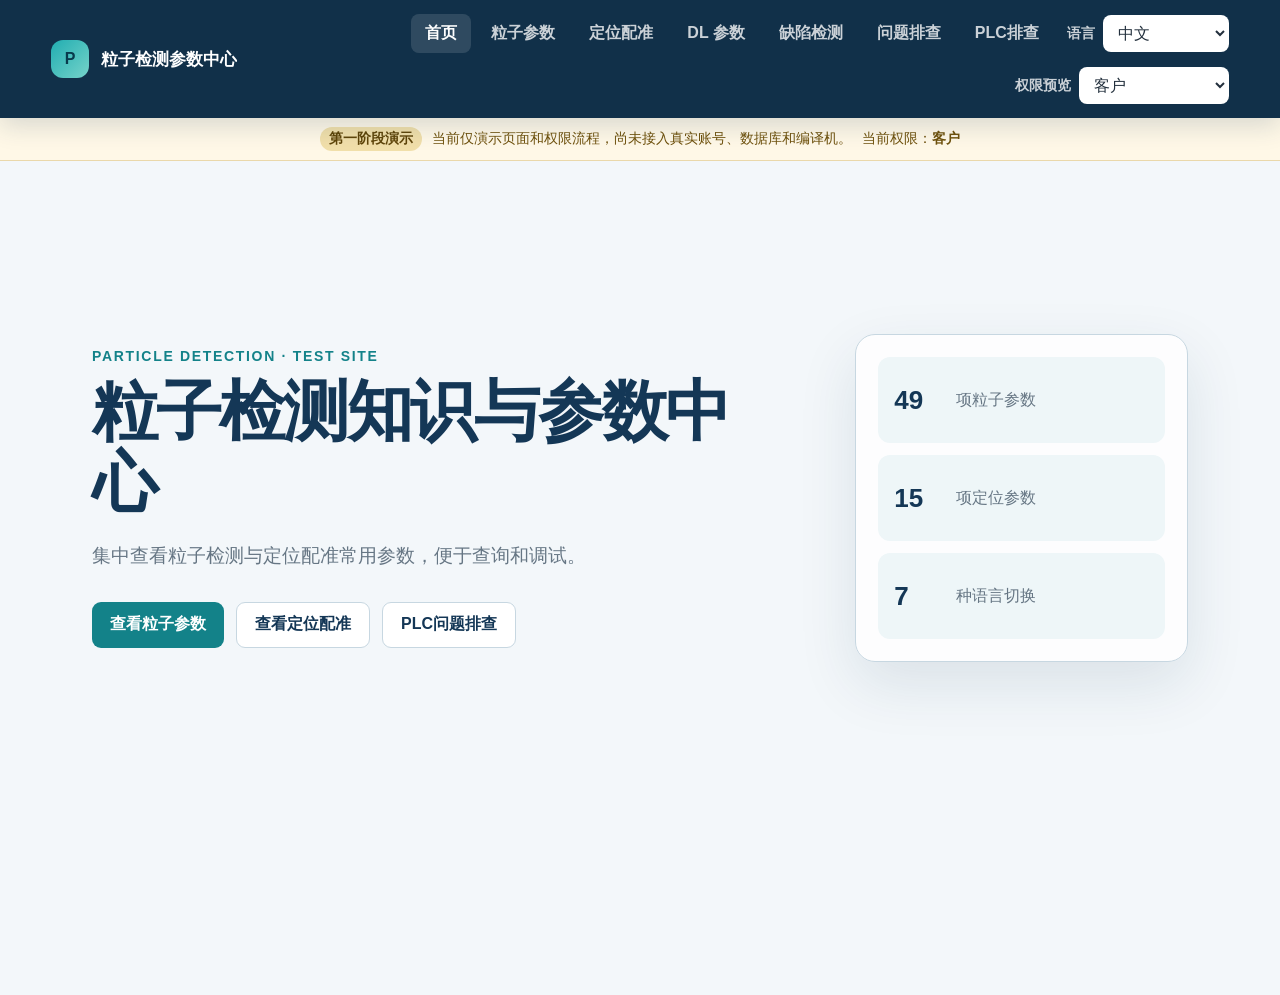
==== commit 6052921b: "Add DL and defect parameter pages to test site" ====
--- a/test/index.html
+++ b/test/index.html
@@ -508,6 +508,8 @@
         <a id="nav-home" href="#home" data-view-link="home">首页</a>
         <a id="nav-parameters" href="#parameters" data-view-link="parameters">粒子参数</a>
         <a id="nav-media" href="#media" data-view-link="media">定位配准</a>
+        <a id="nav-dl" href="#dl" data-view-link="dl">DL 参数</a>
+        <a id="nav-defect" href="#defect" data-view-link="defect">缺陷检测</a>
         <a id="nav-support" href="#support" data-view-link="support" data-workflow-i18n="navSupport">问题排查</a>
         <a id="nav-plc" href="#plc" data-view-link="plc" data-plc-i18n="navPlc">PLC排查</a>
         <a id="nav-request" href="#request" data-view-link="request" data-min-role="debugger" data-workflow-i18n="navRequest" hidden>生成申请</a>
@@ -618,6 +620,28 @@
           <p id="registration-note" class="registration-note">参数值为 -1 时通常表示关闭或不启用对应限制；调整前建议先保存原始 XML。</p>
         </article>
       </div>
+    </section>
+
+    <section id="dl" class="view media-view" data-view="dl" hidden>
+      <p class="eyebrow">DEEP LEARNING</p>
+      <div class="registration-heading"><h1 id="dl-page-title">DL 模块常用参数说明</h1></div>
+      <p class="section-copy">根据离线程序 DL 参数 XML 字段整理。</p>
+      <div class="registration-layout"><article class="media-card">
+        <div class="table-shell registration-parameter-table"><div class="table-meta"><strong id="dl-language">中文</strong> · <span id="dl-count">20 项参数</span></div>
+          <table><thead><tr><th id="dl-header-name">参数名称</th><th id="dl-header-range">参数范围</th><th id="dl-header-function">具体作用</th></tr></thead><tbody id="dl-parameter-rows"></tbody></table>
+        </div>
+      </article></div>
+    </section>
+
+    <section id="defect" class="view media-view" data-view="defect" hidden>
+      <p class="eyebrow">DEFECT DETECTION</p>
+      <div class="registration-heading"><h1 id="defect-page-title">缺陷检测参数说明</h1></div>
+      <p class="section-copy">根据离线程序缺陷检测 XML 字段整理。</p>
+      <div class="registration-layout"><article class="media-card">
+        <div class="table-shell registration-parameter-table"><div class="table-meta"><strong id="defect-language">中文</strong> · <span id="defect-count">15 项参数</span></div>
+          <table><thead><tr><th id="defect-header-name">参数名称</th><th id="defect-header-range">参数范围</th><th id="defect-header-function">具体作用</th></tr></thead><tbody id="defect-parameter-rows"></tbody></table>
+        </div>
+      </article></div>
     </section>
 
     <section id="support" class="view workflow-view" data-view="support" hidden>
@@ -890,6 +914,7 @@
   </main>
 
   <script src="registration-parameters.js"></script>
+  <script src="advanced-parameters.js"></script>
   <script src="workflow-prototype.js"></script>
   <script src="drive-diagnostics-data.js"></script>
   <script src="plc-manuals.js"></script>
@@ -976,6 +1001,8 @@
       navHome: document.getElementById("nav-home"),
       navParameters: document.getElementById("nav-parameters"),
       navMedia: document.getElementById("nav-media"),
+      navDl: document.getElementById("nav-dl"),
+      navDefect: document.getElementById("nav-defect"),
       homeTitle: document.getElementById("home-title"),
       homeCopy: document.getElementById("home-copy"),
       particleButton: document.getElementById("home-particle-button"),
@@ -1015,7 +1042,10 @@
         ? `${workflowTitle || plcTitle} | ${site.brand}`
         : current === "parameters"
           ? `${versions[select.value].title} | ${site.brand}`
-          : current === "media" ? site.registrationDocTitle : site.homeDocTitle;
+          : current === "media" ? site.registrationDocTitle
+            : current === "dl" ? `${(window.advancedPageTitles && window.advancedPageTitles[select.value]?.dl) || "DL Parameters"} | ${site.brand}`
+              : current === "defect" ? `${(window.advancedPageTitles && window.advancedPageTitles[select.value]?.defect) || "Defect Detection Parameters"} | ${site.brand}`
+                : site.homeDocTitle;
       window.scrollTo({ top: 0, behavior: "auto" });
     }
 
@@ -1050,6 +1080,13 @@
         if (element && site[key]) element.textContent = site[key];
       });
       window.renderRegistrationParameters(code);
+      if (typeof window.renderAdvancedParameters === "function") window.renderAdvancedParameters(code);
+      const advancedNav = {
+        zh: ["DL 参数", "缺陷检测"], en: ["DL Parameters", "Defect Detection"], fr: ["Paramètres DL", "Détection des défauts"],
+        ru: ["Параметры DL", "Контроль дефектов"], tr: ["DL parametreleri", "Kusur algılama"], it: ["Parametri DL", "Rilevamento difetti"], es: ["Parámetros DL", "Detección de defectos"]
+      }[code] || ["DL Parameters", "Defect Detection"];
+      if (siteElements.navDl) siteElements.navDl.textContent = advancedNav[0];
+      if (siteElements.navDefect) siteElements.navDefect.textContent = advancedNav[1];
       localStorage.setItem("particle-parameter-language", code);
       activateView();
     }
--- a/test/plc-manuals.css
+++ b/test/plc-manuals.css
@@ -213,7 +213,9 @@
   letter-spacing: 0.04em;
 }
 
+.diagnostic-title-group { display: grid; gap: 3px; min-width: 0; }
 .diagnostic-title { color: var(--navy); font-weight: 750; line-height: 1.45; }
+.diagnostic-original { color: var(--muted); font-size: 12px; line-height: 1.4; overflow-wrap: anywhere; }
 .diagnostic-version { color: var(--muted); font-size: 13px; line-height: 1.45; }
 .diagnostic-page { color: var(--muted); font-size: 13px; }
 .diagnostic-open-link {
